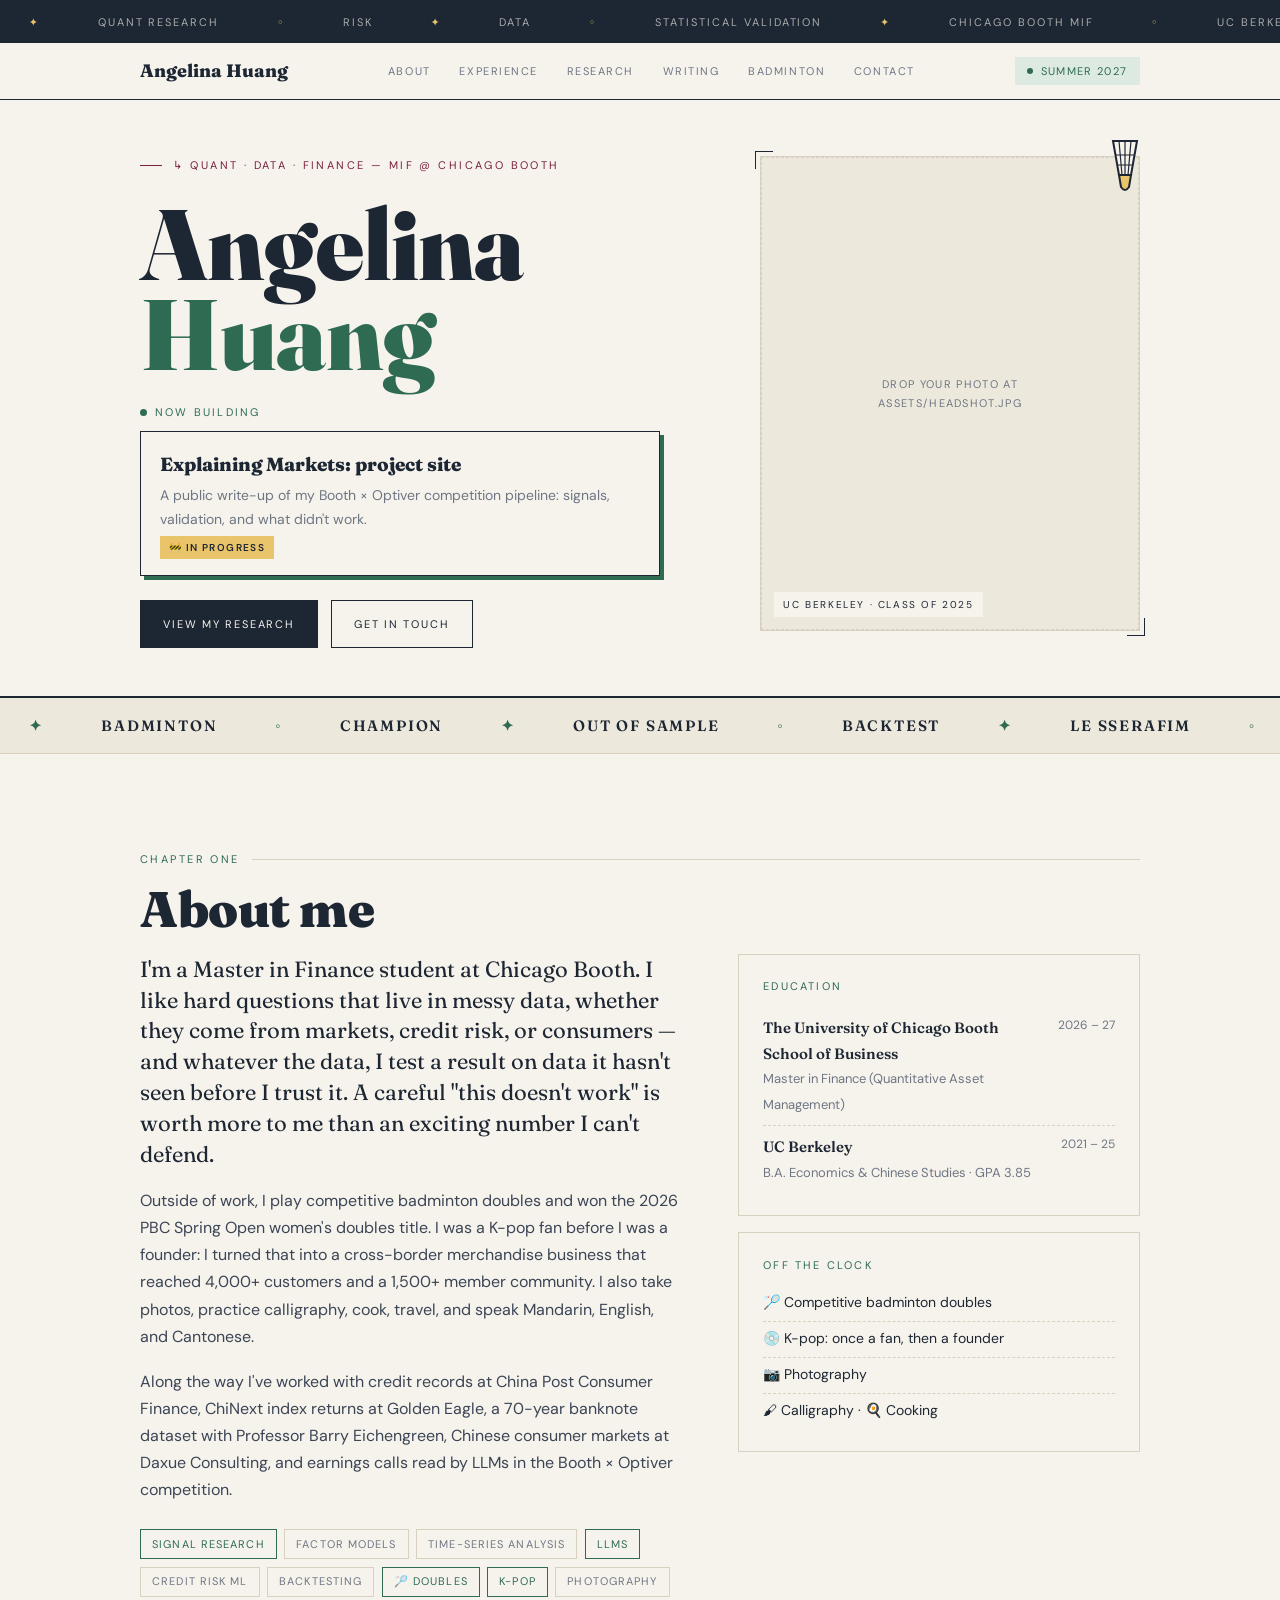
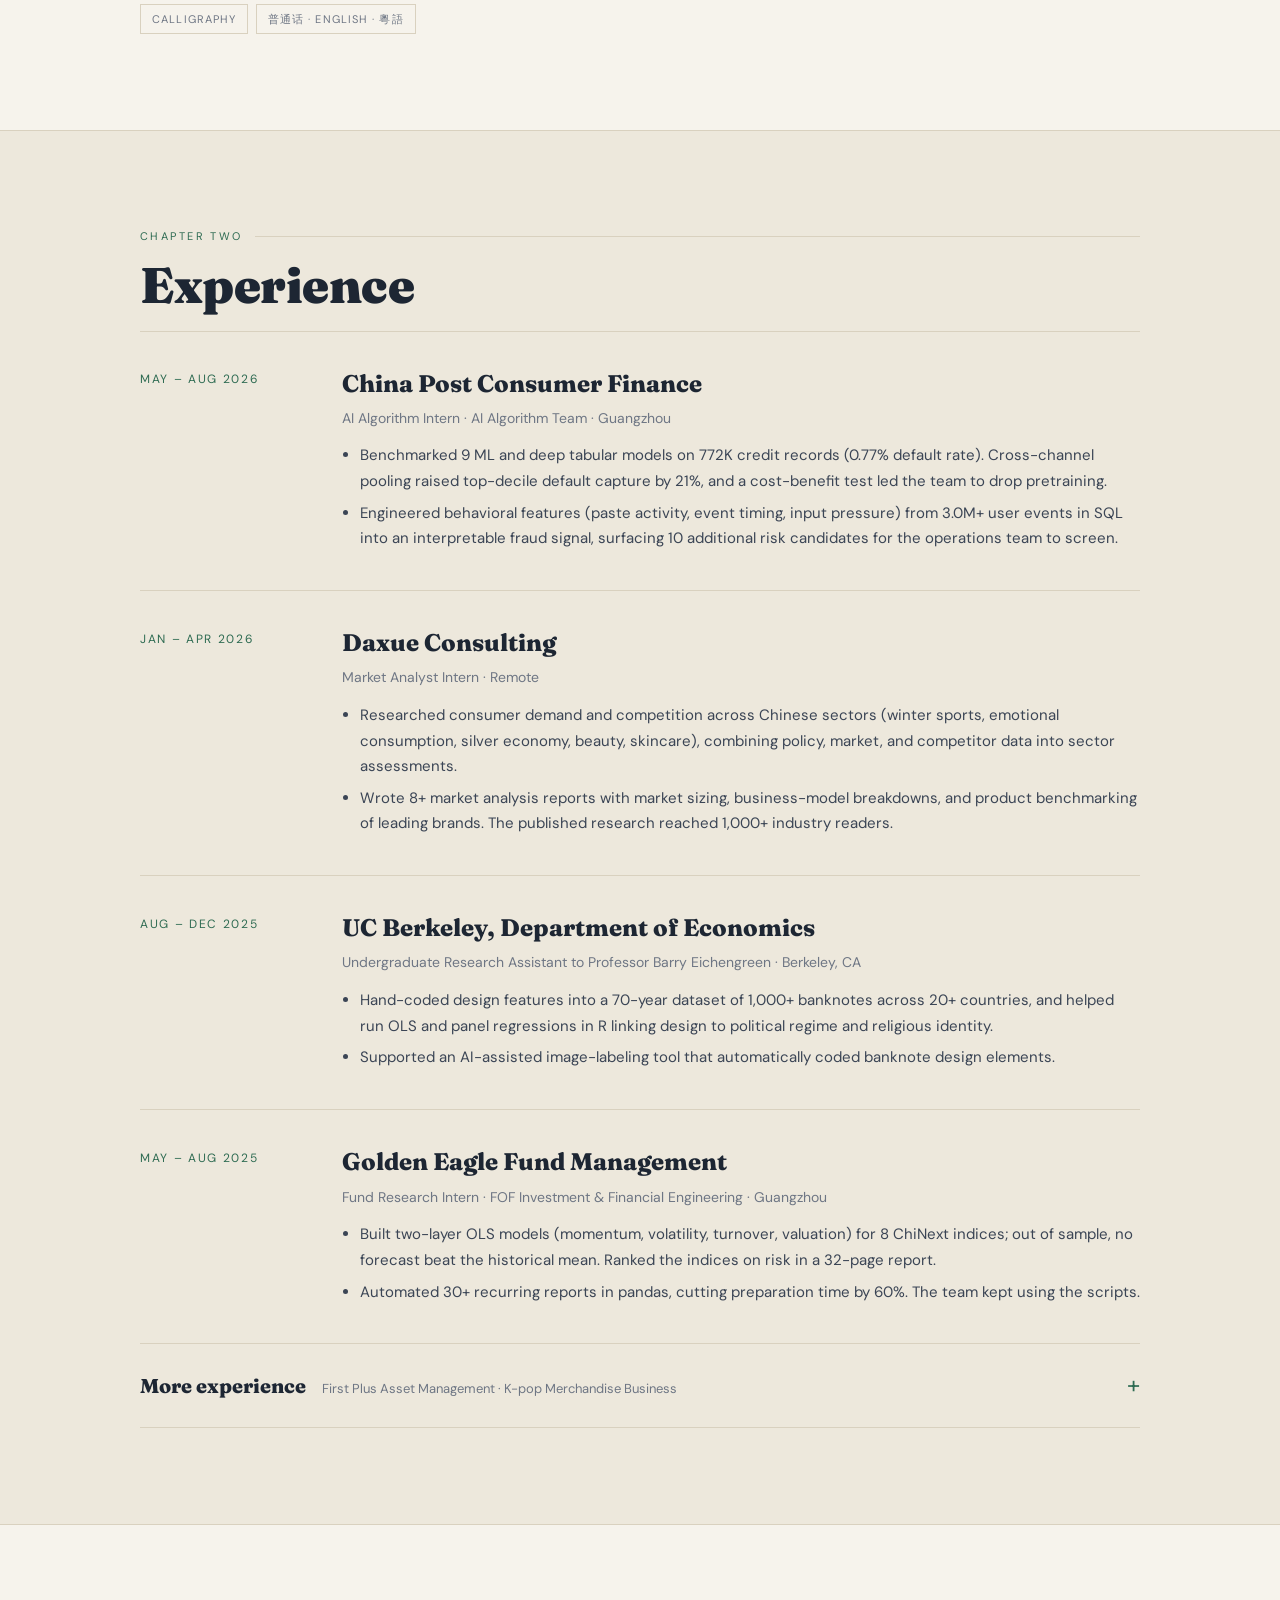
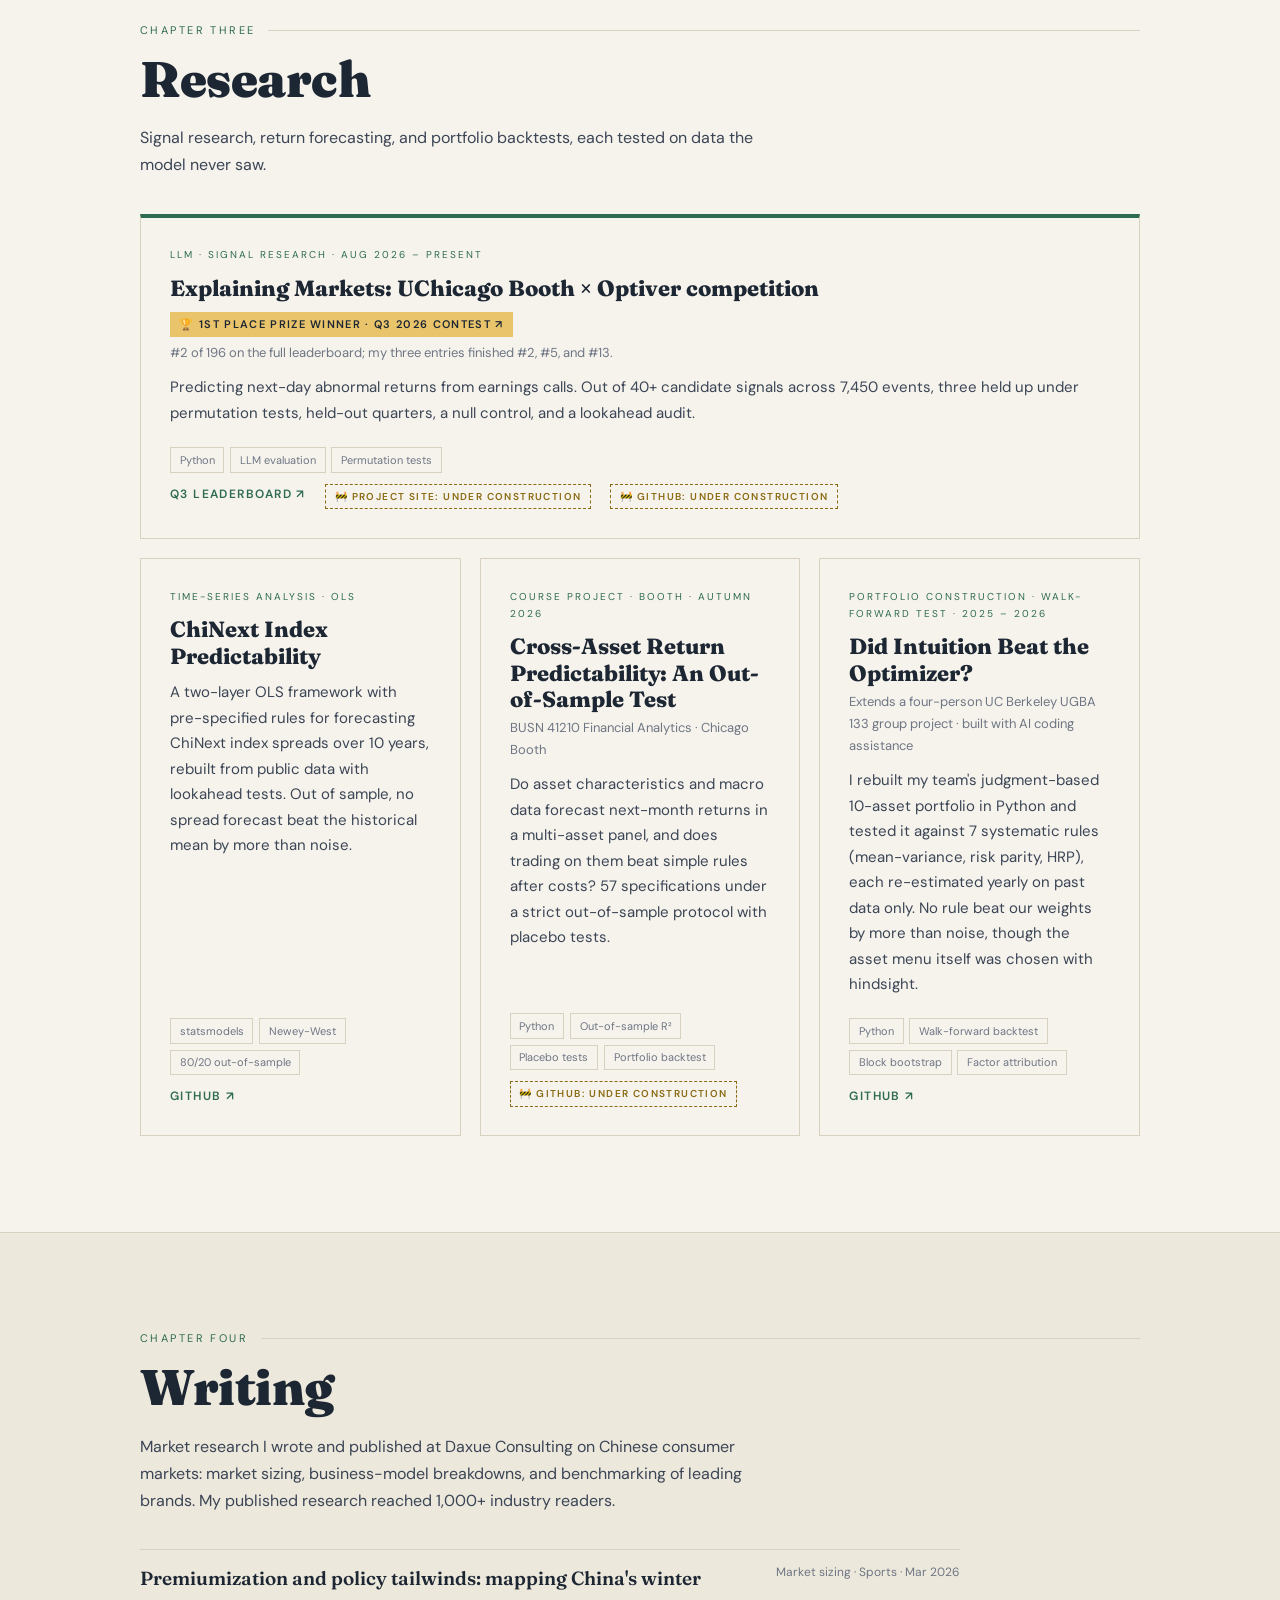
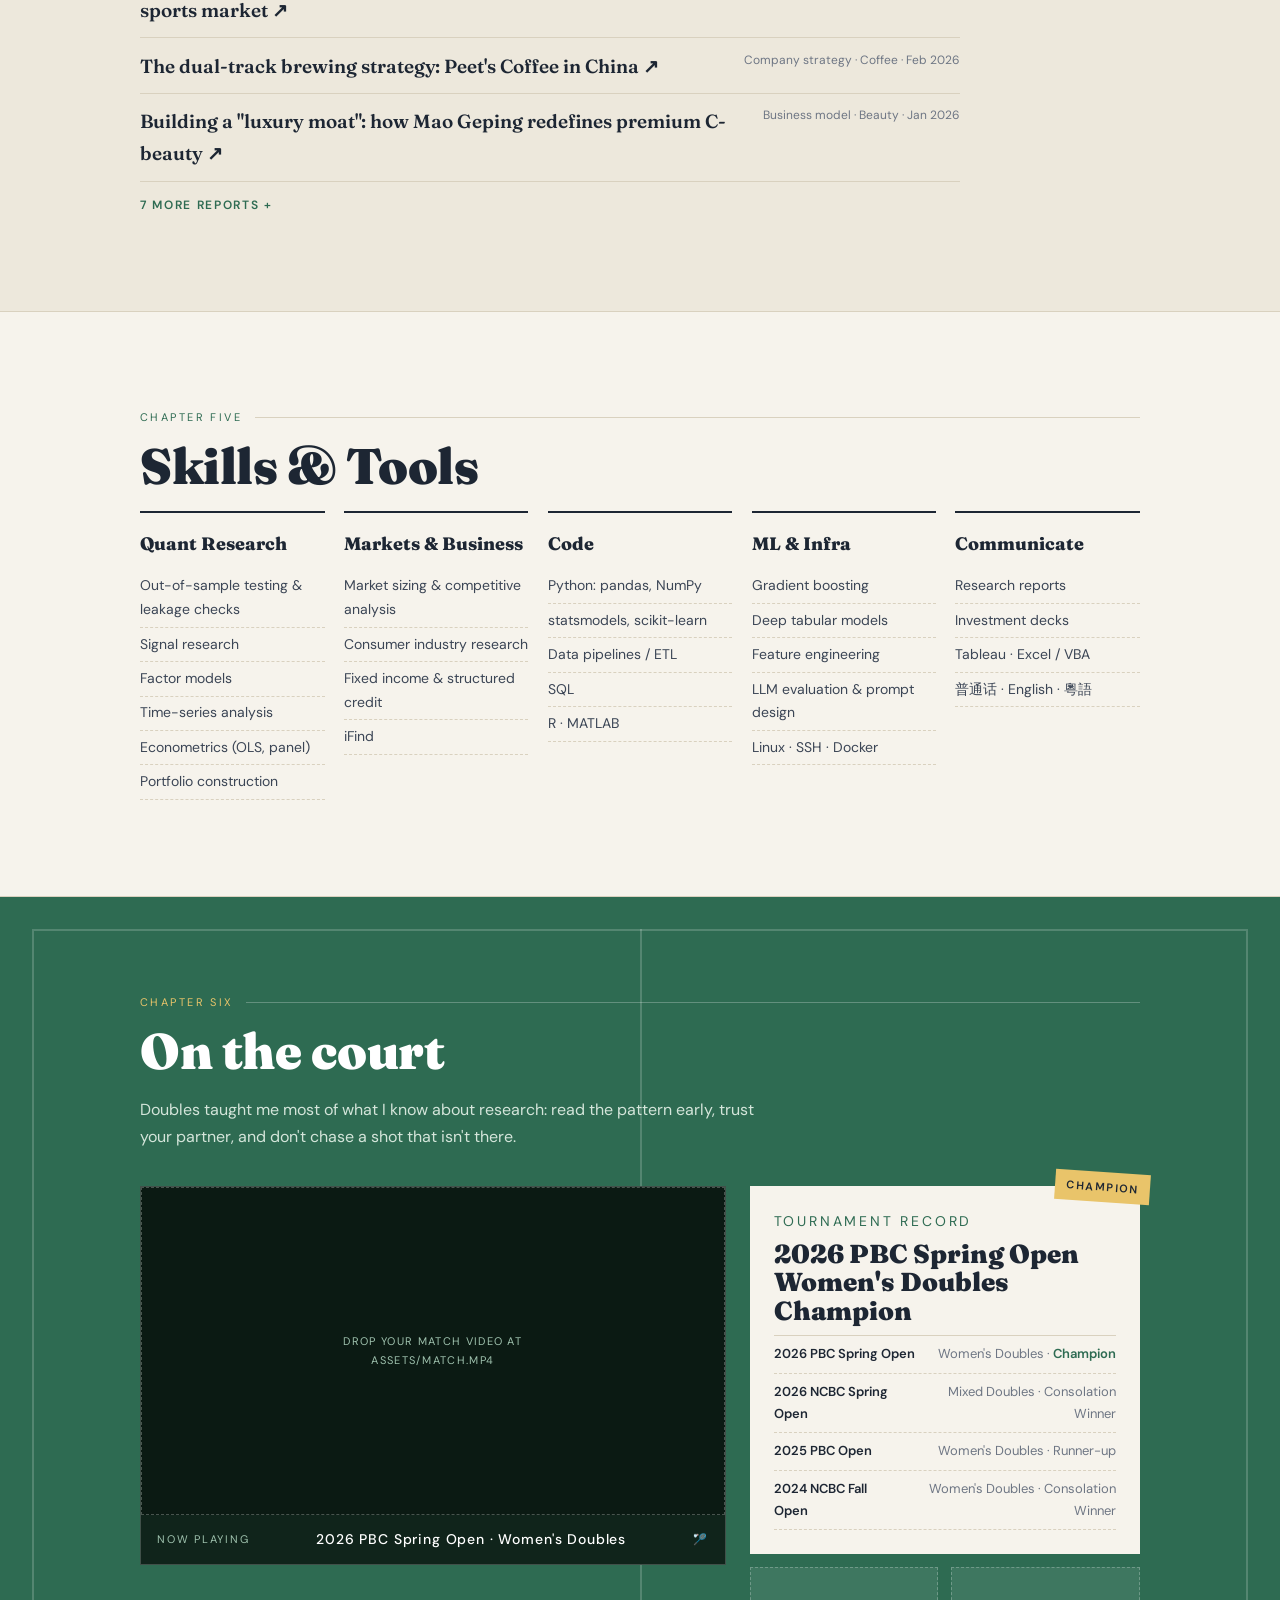
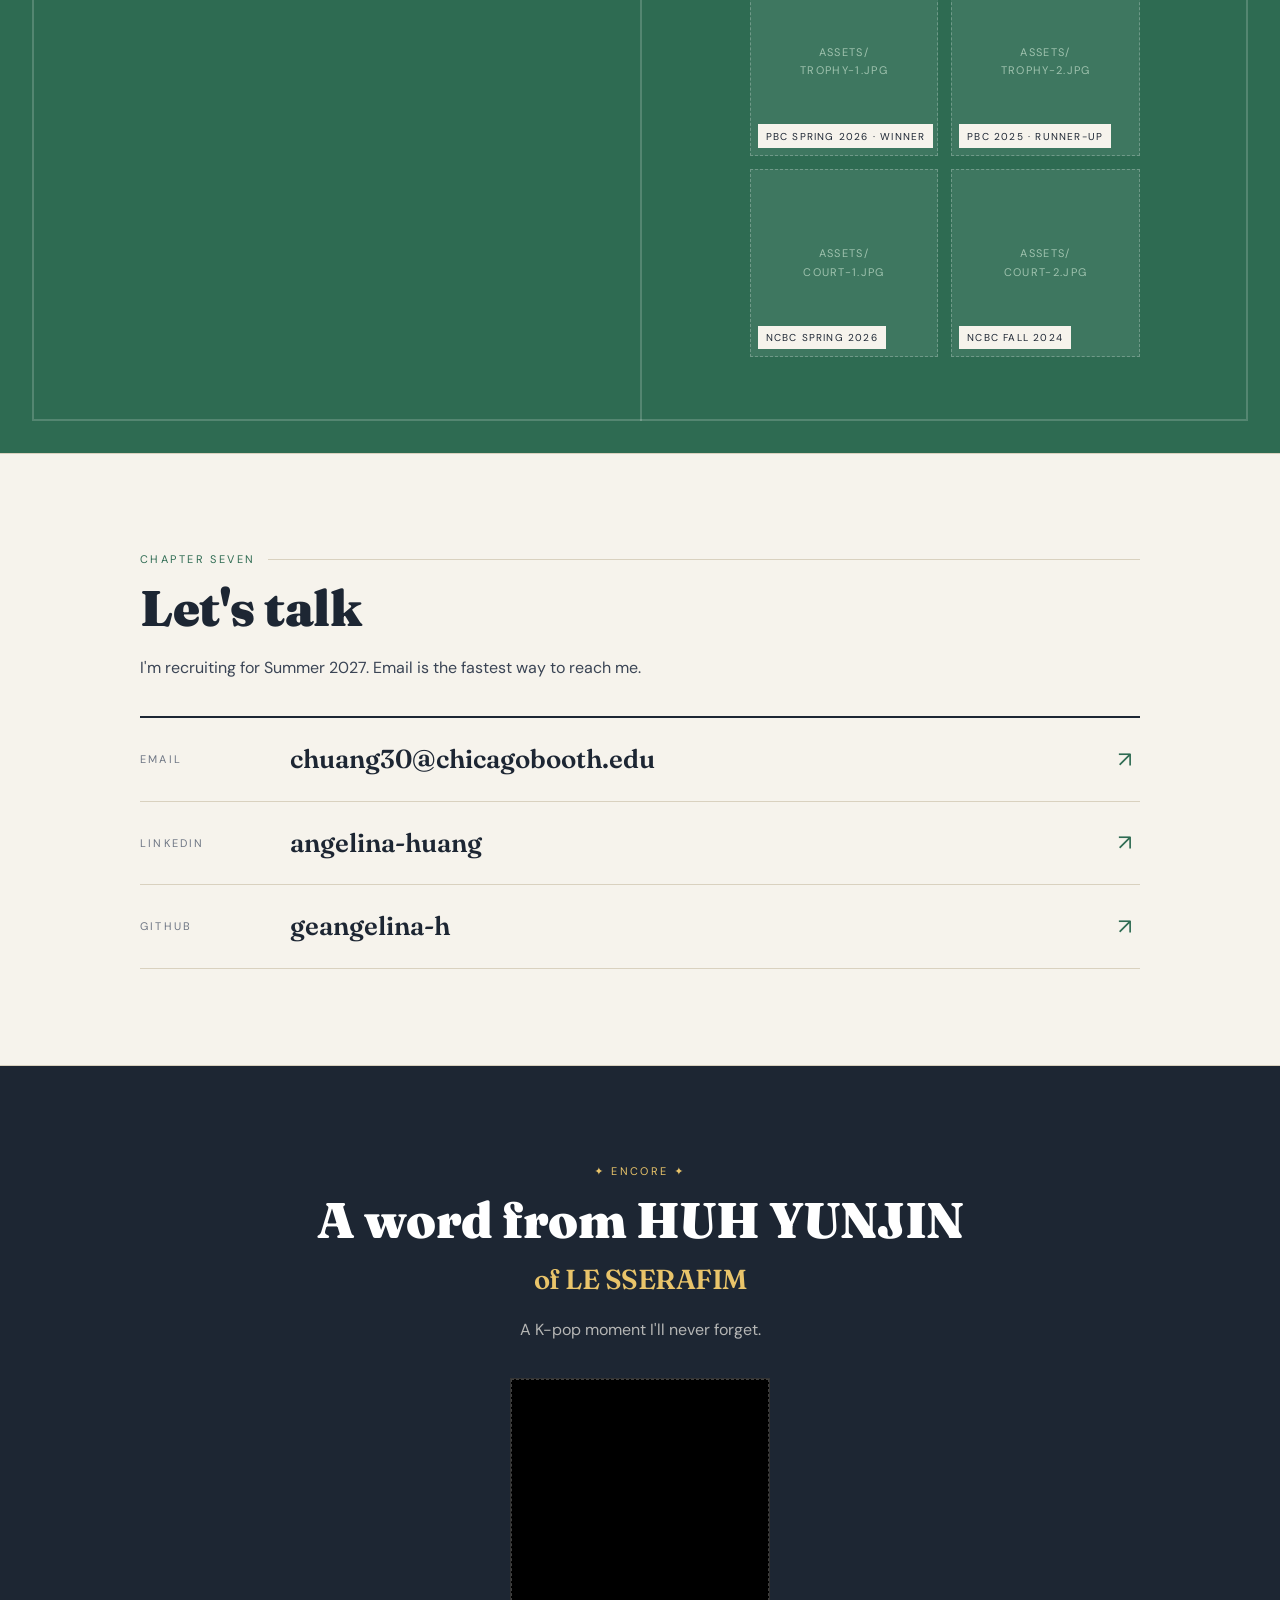
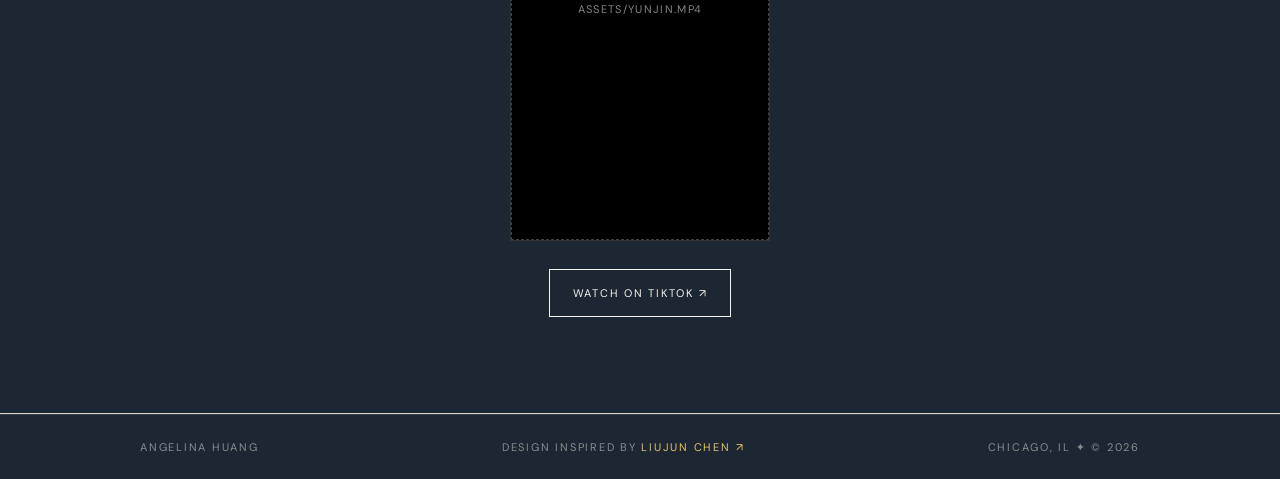
==== index.html @ 3ec26e38 "Link prize badge to official winners announcement Co-Authored-By: Claude Opus 5.5 <noreply@anthropic" ====
<!doctype html>
<html lang="en">
<head>
<meta charset="utf-8">
<meta name="viewport" content="width=device-width, initial-scale=1">
<title>Angelina Huang — Quant · Data · Finance</title>
<meta name="description" content="Angelina Huang — Master in Finance at Chicago Booth. Quant research, data, and finance, tested out of sample. Also: badminton doubles.">
<meta property="og:title" content="Angelina Huang — Quant · Data · Finance">
<meta property="og:description" content="Master in Finance at Chicago Booth. Quant research, data, and finance, tested out of sample.">
<meta property="og:image" content="https://geangelina-h.github.io/assets/headshot.jpg">
<meta property="og:type" content="website">
<meta name="twitter:card" content="summary_large_image">
<link rel="icon" href="data:image/svg+xml,%3Csvg xmlns='http://www.w3.org/2000/svg' viewBox='0 0 64 64'%3E%3Crect width='64' height='64' rx='12' fill='%232E6B52'/%3E%3Ctext x='32' y='44' font-family='Georgia,serif' font-size='34' font-weight='700' fill='%23F6F3EC' text-anchor='middle'%3EAH%3C/text%3E%3C/svg%3E">
<link rel="preconnect" href="https://fonts.googleapis.com">
<link rel="preconnect" href="https://fonts.gstatic.com" crossorigin>
<link href="https://fonts.googleapis.com/css2?family=Fraunces:opsz,wght@9..144,400;9..144,600;9..144,800;9..144,900&family=DM+Sans:opsz,wght@9..40,300;9..40,400;9..40,500;9..40,600&display=swap" rel="stylesheet">
<script>document.documentElement.classList.add('js')</script>
<style>
/* ─── TOKENS ─────────────────────────────── */
:root{
  --paper:#F6F3EC; --paper-mid:#EDE8DC; --paper-dark:#E2DBCB;
  --ink:#1D2633;              /* navy ink */
  --body:#3B4555;
  --muted:#6E7684;
  --court:#2E6B52;            /* court green */
  --court-soft:#DCEAE2;
  --cork:#E9C46A;             /* shuttle-cork gold */
  --cork-text:#8A6A12;
  --maroon:#7A1F3D;           /* UChicago nod */
  --border:#D9D1BF;
}
*,*::before,*::after{margin:0;padding:0;box-sizing:border-box}
html{scroll-behavior:smooth;scroll-padding-top:64px}
body{background:var(--paper);color:var(--body);font:15px/1.7 'DM Sans',system-ui,sans-serif;overflow-x:hidden;-webkit-font-smoothing:antialiased}
a{color:inherit}
img,video{display:block;max-width:100%}
.wrap{max-width:1080px;margin:0 auto;padding:0 2.5rem}
@media (prefers-reduced-motion:reduce){*,*::before,*::after{animation-duration:.001ms!important;animation-iteration-count:1!important;transition-duration:.001ms!important}}

@keyframes ticker{from{transform:translateX(0)}to{transform:translateX(-50%)}}
@keyframes blink{0%,100%{opacity:1}50%{opacity:0}}
@keyframes float{0%,100%{transform:translateY(0) rotate(-8deg)}50%{transform:translateY(-10px) rotate(4deg)}}

/* ─── TYPE ───────────────────────────────── */
.label{font-size:11px;letter-spacing:.2em;text-transform:uppercase;color:var(--muted)}
.h-serif{font-family:Fraunces,serif;color:var(--ink);font-weight:900;line-height:1.02;letter-spacing:-.01em}
.chapter-tag{display:flex;align-items:center;gap:.8rem;margin-bottom:.9rem;font-size:11px;letter-spacing:.22em;text-transform:uppercase;color:var(--court)}
.chapter-tag::after{content:'';flex:1;border-top:1px solid var(--border)}
.section-h{font-size:clamp(32px,4.5vw,50px);margin-bottom:1.2rem}
.lead{font-size:16px;max-width:620px;margin-bottom:2.2rem}

/* ─── TICKER ─────────────────────────────── */
.ticker{overflow:hidden;white-space:nowrap;background:var(--ink);padding:.55rem 0}
.ticker-track{display:inline-block;animation:ticker 36s linear infinite;font-size:11px;letter-spacing:.18em;text-transform:uppercase;color:rgba(246,243,236,.65)}
.ticker-track span{margin:0 1.8rem}
.ticker-track .sep{color:var(--cork)}

/* ─── NAV ────────────────────────────────── */
.nav{position:sticky;top:0;z-index:50;background:rgba(246,243,236,.95);backdrop-filter:blur(8px);border-bottom:1.5px solid var(--ink)}
.nav-inner{display:flex;align-items:center;justify-content:space-between;height:56px}
.nav-logo{font-family:Fraunces,serif;font-weight:800;font-size:18px;color:var(--ink);text-decoration:none}
.nav-links{display:flex}
.nav-links a{font-size:11px;letter-spacing:.14em;text-transform:uppercase;color:var(--muted);text-decoration:none;padding:0 .9rem;transition:color .15s}
.nav-links a:hover{color:var(--ink)}
.badge{display:flex;align-items:center;gap:.45rem;font-size:11px;letter-spacing:.12em;text-transform:uppercase;background:var(--court-soft);color:var(--court);padding:.3rem .8rem;text-decoration:none}
.badge .dot{width:6px;height:6px;border-radius:50%;background:var(--court);animation:blink 1.4s step-end infinite}

/* ─── HERO ───────────────────────────────── */
.hero{border-bottom:2px solid var(--ink);position:relative;overflow:hidden}
.hero-grid{display:grid;grid-template-columns:minmax(0,1fr) 380px;gap:3.5rem;align-items:start}
.hero-left{padding:3.5rem 0 3rem;display:flex;flex-direction:column;gap:1.5rem}
.eyebrow{display:flex;align-items:center;gap:.7rem;font-size:11px;letter-spacing:.22em;text-transform:uppercase;color:var(--maroon)}
.eyebrow::before{content:'';width:22px;height:1px;background:var(--maroon)}
.hero-name{font-size:clamp(56px,8vw,100px);line-height:.9}
.hero-name em{font-style:normal;color:var(--court)}
.hero-bio{font-size:17px;max-width:500px;color:var(--ink)}
.hero-sub{font-size:14px;max-width:470px;color:var(--muted)}
.index{list-style:none;border-top:1px solid var(--border);max-width:520px}
.index a{display:flex;justify-content:space-between;align-items:baseline;padding:.85rem 0;border-bottom:1px solid var(--border);text-decoration:none;font-family:Fraunces,serif;font-weight:600;font-size:21px;color:var(--ink);transition:padding .2s,color .2s}
.index a span{font-family:'DM Sans';font-size:12px;color:var(--muted);letter-spacing:.1em}
.index a:hover{padding-left:.6rem;color:var(--court)}
.btns{display:flex;gap:.8rem;flex-wrap:wrap}
.btn{font-size:11px;letter-spacing:.16em;text-transform:uppercase;padding:.85rem 1.4rem;border:1.5px solid var(--ink);text-decoration:none;color:var(--ink);transition:all .15s}
.btn.solid{background:var(--ink);color:var(--paper)}
.btn:hover{background:var(--court);border-color:var(--court);color:var(--paper)}

.photo{margin-top:3.5rem;position:relative;background:var(--paper-mid);border:1px solid var(--border);aspect-ratio:4/5}
.photo::before,.photo::after{content:'';position:absolute;width:18px;height:18px;border:1.5px solid var(--ink);z-index:2}
.photo::before{top:-6px;left:-6px;border-right:0;border-bottom:0}
.photo::after{bottom:-6px;right:-6px;border-left:0;border-top:0}
.photo img{width:100%;height:100%;object-fit:cover;object-position:center 20%}
.photo-caption{position:absolute;bottom:.8rem;left:.8rem;background:var(--paper);font-size:10px;letter-spacing:.16em;text-transform:uppercase;padding:.25rem .6rem;color:var(--ink);z-index:2}
.shuttle{position:absolute;top:-22px;right:-18px;width:64px;animation:float 5s ease-in-out infinite;z-index:3}

/* placeholder when an image/video file is missing */
.slot{position:relative}
.slot .ph{position:absolute;inset:0;display:none;align-items:center;justify-content:center;text-align:center;padding:1rem;font-size:11px;letter-spacing:.12em;text-transform:uppercase;color:var(--muted);border:1.5px dashed var(--border)}
.slot.missing .ph{display:flex!important}
.slot.missing img,.slot.missing video{visibility:hidden}

/* ─── STROKE MARQUEE ─────────────────────── */
.strokes{overflow:hidden;white-space:nowrap;background:var(--paper-mid);border-bottom:1px solid var(--border);padding:.9rem 0}
.strokes .ticker-track{animation-duration:44s;color:var(--ink);font-family:Fraunces,serif;font-weight:600;font-size:15px;letter-spacing:.12em}
.strokes .sep{color:var(--court)}

/* ─── SECTIONS ───────────────────────────── */
section.chapter{padding:6rem 0;border-bottom:1px solid var(--border)}
section.alt{background:var(--paper-mid)}

/* about */
.about-grid{display:grid;grid-template-columns:minmax(0,1.35fr) minmax(0,1fr);gap:3.5rem}
.about-text p{margin-bottom:1.1rem;font-size:16px}
.about-text p:first-child{font-family:Fraunces,serif;font-size:22px;line-height:1.4;color:var(--ink)}
.tags{display:flex;flex-wrap:wrap;gap:.45rem;margin-top:1.6rem}
.tag{font-size:11px;letter-spacing:.1em;text-transform:uppercase;padding:.3rem .7rem;border:1px solid var(--border);color:var(--muted);transition:all .15s;cursor:default}
.tag:hover{background:var(--ink);color:var(--paper);border-color:var(--ink)}
.tag.hl{border-color:var(--court);color:var(--court)}
.side-card{border:1px solid var(--border);background:var(--paper);padding:1.4rem 1.5rem;margin-bottom:1rem}
.side-card .label{margin-bottom:.7rem;color:var(--court)}
.side-card ul{list-style:none}
.side-card li{padding:.35rem 0;border-bottom:1px dashed var(--border);color:var(--ink);font-size:14px}
.side-card li:last-child{border:0}
.edu{display:flex;justify-content:space-between;gap:1rem;padding:.5rem 0;border-bottom:1px dashed var(--border)}
.edu:last-child{border:0}
.edu b{font-family:Fraunces,serif;color:var(--ink);font-weight:600;display:block}
.edu small{color:var(--muted);font-size:13px}
.edu .yr{font-size:12px;color:var(--muted);white-space:nowrap}

/* experience */
.job{display:grid;grid-template-columns:170px minmax(0,1fr);gap:2rem;padding:2rem 0;border-top:1px solid var(--border)}

.job .when{font-size:12px;letter-spacing:.14em;text-transform:uppercase;color:var(--court);padding-top:.35rem}
.job h3{font-family:Fraunces,serif;font-weight:800;font-size:24px;color:var(--ink)}
.job .role{color:var(--muted);font-size:14px;margin:.15rem 0 .8rem}
.job ul{padding-left:1.1rem}
.job li{margin-bottom:.4rem}

.more-exp{margin-top:0;border-bottom:1px solid var(--border)}
.more-exp summary{list-style:none;cursor:pointer;display:flex;align-items:baseline;gap:1rem;padding:1.3rem 0;border-top:1px solid var(--border)}
.more-exp summary::-webkit-details-marker{display:none}
.more-exp summary span:first-child{font-family:Fraunces,serif;font-weight:800;font-size:20px;color:var(--ink)}
.more-exp .count{font-size:13px;color:var(--muted);flex:1}
.more-exp .plus{font-size:24px;color:var(--court);transition:transform .2s}
.more-exp[open] .plus{transform:rotate(45deg)}
.more-exp summary:hover span:first-child{color:var(--court)}
.more-exp .job:last-child{border-bottom:0}
/* work cards */
.filters{display:flex;flex-wrap:wrap;gap:.45rem;margin-bottom:2rem}
.filters button{font:inherit;font-size:11px;letter-spacing:.14em;text-transform:uppercase;padding:.45rem .9rem;background:transparent;border:1px solid var(--border);color:var(--muted);cursor:pointer;transition:all .15s}
.filters button.on,.filters button:hover{background:var(--ink);color:var(--paper);border-color:var(--ink)}
.cards{display:grid;grid-template-columns:repeat(3,minmax(0,1fr));gap:1.2rem}
.card{background:var(--paper);border:1px solid var(--border);padding:1.8rem;display:flex;flex-direction:column;gap:.7rem;transition:transform .2s,box-shadow .2s}
.card:hover{transform:translateY(-4px);box-shadow:6px 6px 0 var(--ink)}
.card.hide{display:none}
.card .kind{font-size:10px;letter-spacing:.2em;text-transform:uppercase;color:var(--court)}
.card h3{font-family:Fraunces,serif;font-weight:800;font-size:22px;line-height:1.2;color:var(--ink)}
.card ul{padding-left:1.1rem;font-size:14px}
.card li{margin-bottom:.3rem}
.card .sub-note{font-size:13px;color:var(--muted);margin-top:-.4rem}
.card .chips{display:flex;flex-wrap:wrap;gap:.35rem;margin-top:auto;padding-top:.6rem}
.chip{font-size:11px;padding:.15rem .55rem;border:1px solid var(--border);color:var(--muted)}
.card .win{text-decoration:none;display:inline-block;align-self:flex-start;background:var(--cork);color:var(--ink);font-size:11px;letter-spacing:.12em;text-transform:uppercase;padding:.2rem .6rem;font-weight:600}
.card a.more{font-size:12px;letter-spacing:.12em;text-transform:uppercase;color:var(--court);text-decoration:none;font-weight:600}
.card a.more:hover{text-decoration:underline}
.card.wide{grid-column:1/-1;border-top:4px solid var(--court)}

.card .links{display:flex;gap:1.2rem;flex-wrap:wrap}
.card a[data-todo]{opacity:.55}
.case-list{list-style:none;padding:0!important;border-top:1px solid var(--border)}
.case-list li{display:flex;justify-content:space-between;gap:1rem;padding:.7rem 0;border-bottom:1px solid var(--border);margin:0!important}
.case-list a{font-family:Fraunces,serif;font-weight:600;font-size:17px;color:var(--ink);text-decoration:none}
.case-list a:hover{color:var(--court)}
.case-list span{font-size:12px;color:var(--muted);white-space:nowrap}
.more-cases summary{list-style:none;cursor:pointer;padding:.8rem 0 0;font-size:12px;letter-spacing:.14em;text-transform:uppercase;color:var(--court);font-weight:600}
.more-cases summary::-webkit-details-marker{display:none}
.more-cases .plus{display:inline-block;transition:transform .2s}
.more-cases[open] .plus{transform:rotate(45deg)}
.more-cases .case-list{margin-top:.6rem}
@media (max-width:860px){.case-list li{flex-direction:column;gap:.2rem}}
/* now strip */
.now{max-width:520px}
.now-label{display:flex;align-items:center;gap:.5rem;font-size:11px;letter-spacing:.2em;text-transform:uppercase;color:var(--court);margin-bottom:.6rem}
.now-label .dot{width:7px;height:7px;border-radius:50%;background:var(--court);animation:blink 1.4s step-end infinite}
.now-card{display:grid;gap:.25rem;padding:1rem 1.2rem;background:var(--paper);border:1.5px solid var(--ink);text-decoration:none;box-shadow:4px 4px 0 var(--court);transition:transform .15s,box-shadow .15s}
.now-card:hover{transform:translate(-2px,-2px);box-shadow:6px 6px 0 var(--court)}
.now-title{font-family:Fraunces,serif;font-weight:800;font-size:19px;color:var(--ink)}
.now-desc{font-size:14px;color:var(--muted)}
.wip,.soon{justify-self:start;font-size:10px;letter-spacing:.14em;text-transform:uppercase;background:var(--cork);color:var(--ink);padding:.2rem .55rem;font-weight:600}
.soon{display:inline-block;background:transparent;border:1px dashed var(--cork-text);color:var(--cork-text)}
.writing{max-width:820px}
.writing .case-list a{font-size:19px}
/* skills */
.skills{display:grid;grid-template-columns:repeat(5,minmax(0,1fr));gap:1.2rem}
.skill{border-top:2px solid var(--ink);padding-top:1rem}
.skill h4{font-family:Fraunces,serif;font-weight:800;font-size:18px;color:var(--ink);margin-bottom:.6rem}
.skill ul{list-style:none;font-size:14px}
.skill li{padding:.3rem 0;border-bottom:1px dashed var(--border)}
.traits{display:flex;flex-wrap:wrap;gap:.6rem 1.6rem;margin-top:3rem;font-family:Fraunces,serif;font-weight:600;font-size:clamp(16px,2vw,22px);color:var(--ink)}
.traits span:nth-child(odd){color:var(--court)}

/* badminton */
.court{background:var(--court);color:#E9F2EC;position:relative;overflow:hidden}
.court::before{content:'';position:absolute;inset:2rem;border:2px solid rgba(255,255,255,.18);pointer-events:none}
.court::after{content:'';position:absolute;left:50%;top:2rem;bottom:2rem;border-left:2px solid rgba(255,255,255,.18);pointer-events:none}
.court .wrap{position:relative;z-index:1}
.court .chapter-tag{color:var(--cork)}
.court .chapter-tag::after{border-color:rgba(255,255,255,.25)}
.court .section-h{color:#fff}
.court .lead{color:#D4E5DA}
.court-grid{display:grid;grid-template-columns:minmax(0,1.5fr) minmax(0,1fr);gap:1.5rem;align-items:start}
.player{background:#10241B;border:1px solid rgba(255,255,255,.2)}
.player .screen{aspect-ratio:16/9;background:#0B1A13}
.player .screen video{width:100%;height:100%;object-fit:cover}
.player .ph{color:#9FC2AE;border-color:rgba(255,255,255,.25)}
.player .meta{display:flex;justify-content:space-between;align-items:center;padding:.8rem 1rem;font-size:11px;letter-spacing:.16em;text-transform:uppercase;color:#9FC2AE}
.player .meta b{color:#fff;font-weight:500;letter-spacing:.06em;text-transform:none;font-size:14px}
.trophy-card{background:var(--paper);color:var(--body);padding:1.5rem;position:relative}
.trophy-card .label{color:var(--court);margin-bottom:.4rem}
.trophy-card h3{font-family:Fraunces,serif;font-weight:900;font-size:26px;line-height:1.1;color:var(--ink);margin-bottom:.4rem}
.trophy-card p{font-size:14px}
.trophy-card .medal{position:absolute;top:-14px;right:-10px;background:var(--cork);color:var(--ink);font-weight:600;font-size:11px;letter-spacing:.14em;text-transform:uppercase;padding:.35rem .7rem;transform:rotate(4deg)}
.gallery{display:grid;grid-template-columns:repeat(2,minmax(0,1fr));gap:.8rem;margin-top:.8rem}
.gallery figure{aspect-ratio:1;background:rgba(255,255,255,.08);overflow:hidden}
.gallery img{width:100%;height:100%;object-fit:cover;transition:transform .3s}
.gallery figure:hover img{transform:scale(1.05)}
.gallery .ph{color:#9FC2AE;border-color:rgba(255,255,255,.25)}
.record{list-style:none;margin-top:.6rem;border-top:1px solid var(--border)}
.record li{display:flex;justify-content:space-between;gap:.8rem;padding:.45rem 0;border-bottom:1px dashed var(--border);font-size:13px}
.record b{color:var(--ink);font-weight:600}
.record span{color:var(--muted);text-align:right}
.record em{font-style:normal;color:var(--court);font-weight:600}
.gallery figure{position:relative}
.gallery figcaption{position:absolute;left:.5rem;bottom:.5rem;background:var(--paper);color:var(--ink);font-size:10px;letter-spacing:.12em;text-transform:uppercase;padding:.2rem .5rem}
.court .tags .tag{border-color:rgba(255,255,255,.3);color:#D4E5DA}

/* contact */
.contact-list{border-top:2px solid var(--ink);margin-top:2rem}
.contact-list a{display:grid;grid-template-columns:150px minmax(0,1fr) auto;align-items:center;padding:1.2rem 0;border-bottom:1px solid var(--border);text-decoration:none;transition:padding .2s,background .2s}
.contact-list a:hover{padding-left:.8rem;background:var(--paper-mid)}
.contact-list .k{font-size:11px;letter-spacing:.2em;text-transform:uppercase;color:var(--muted)}
.contact-list .v{font-family:Fraunces,serif;font-weight:600;font-size:clamp(18px,2.6vw,26px);color:var(--ink);overflow-wrap:anywhere}
.contact-list .arr{font-size:22px;color:var(--court);padding-right:.5rem}

/* encore / tiktok */
.encore{background:var(--ink);color:var(--paper);text-align:center}
.encore .chapter-tag{color:var(--cork);justify-content:center}
.encore .chapter-tag::after{display:none}
.encore .section-h{color:#fff}
.encore .lead{color:rgba(246,243,236,.7);margin:0 auto 2.2rem}
.tiktok{width:min(260px,100%);margin:0 auto;aspect-ratio:9/16;background:#000;border:1px solid rgba(255,255,255,.2);position:relative}
.tiktok video{width:100%;height:100%;object-fit:cover}
.encore .of{font-size:.55em;color:var(--cork);font-weight:600}
.tiktok .ph{display:none;position:absolute;inset:0;align-items:center;justify-content:center;padding:1.5rem;font-size:11px;letter-spacing:.12em;text-transform:uppercase;color:rgba(246,243,236,.55);border:1.5px dashed rgba(255,255,255,.25)}
.encore .btn{border-color:var(--paper);color:var(--paper);margin-top:1.8rem;display:inline-block}
.encore .btn:hover{background:var(--cork);border-color:var(--cork);color:var(--ink)}

footer{background:var(--ink);color:rgba(246,243,236,.5);border-top:1px solid rgba(255,255,255,.12);padding:1.4rem 0;font-size:11px;letter-spacing:.16em;text-transform:uppercase}
footer .wrap{display:flex;justify-content:space-between;gap:1rem;flex-wrap:wrap}
footer a{color:var(--cork);text-decoration:none}
footer a:hover{text-decoration:underline}

/* reveal */
.js .reveal{opacity:0;transform:translateY(14px);transition:opacity .7s ease,transform .7s ease}
.js .reveal.in{opacity:1;transform:none}

/* ─── MOBILE ─────────────────────────────── */
@media (max-width:860px){
  .wrap{padding:0 1rem}
  .nav-links a:not(.keep){display:none}
  .nav-links a{padding:0 .5rem}
  .badge{display:none}
  .hero-grid,.about-grid,.court-grid{grid-template-columns:minmax(0,1fr)}
  .photo{margin-top:0;max-width:340px;order:-1}
  .hero-left{padding-top:2rem}
  .hero-grid{gap:0;padding-top:2.5rem}
  .cards{grid-template-columns:minmax(0,1fr)}
  .skills{grid-template-columns:repeat(2,minmax(0,1fr))}
  .job{grid-template-columns:minmax(0,1fr);gap:.3rem}
  .contact-list a{grid-template-columns:minmax(0,1fr) auto}
  .contact-list .k{grid-column:1/-1}
  section.chapter{padding:4rem 0}
  .court::before,.court::after{inset:1rem}
  .court::after{left:50%;top:1rem;bottom:1rem}
}
</style>
</head>
<body>

<!-- ticker -->
<div class="ticker" aria-hidden="true">
  <div class="ticker-track">
    <span class="sep">✦</span><span>Quant Research</span><span class="sep">◦</span><span>Risk</span><span class="sep">✦</span><span>Data</span><span class="sep">◦</span><span>Statistical Validation</span><span class="sep">✦</span><span>Chicago Booth MiF</span><span class="sep">◦</span><span>UC Berkeley</span><span class="sep">✦</span><span>Badminton Doubles Champion</span><span class="sep">◦</span><span>Cooking</span>
    <span class="sep">✦</span><span>Quant Research</span><span class="sep">◦</span><span>Risk</span><span class="sep">✦</span><span>Data</span><span class="sep">◦</span><span>Statistical Validation</span><span class="sep">✦</span><span>Chicago Booth MiF</span><span class="sep">◦</span><span>UC Berkeley</span><span class="sep">✦</span><span>Badminton Doubles Champion</span><span class="sep">◦</span><span>Cooking</span>
  </div>
</div>

<!-- nav -->
<header class="nav">
  <div class="wrap nav-inner">
    <a href="#top" class="nav-logo">Angelina Huang</a>
    <nav class="nav-links">
      <a href="#about">About</a><a href="#experience">Experience</a><a href="#research" class="keep">Research</a><a href="#writing">Writing</a><a href="#court">Badminton</a><a href="#contact" class="keep">Contact</a>
    </nav>
    <a href="#contact" class="badge"><span class="dot"></span>Summer 2027</a>
  </div>
</header>

<main id="top">

<!-- hero -->
<section class="hero">
  <div class="wrap hero-grid">
    <div class="hero-left">
      <p class="eyebrow">↳ Quant · Data · Finance — MiF @ Chicago Booth</p>
      <h1 class="hero-name h-serif">Angelina<br><em>Huang</em></h1>
      <div class="now">
        <p class="now-label"><span class="dot"></span>Now building</p>
        <a class="now-card" href="#research">
          <span class="now-title">Explaining Markets: project site</span>
          <span class="now-desc">A public write-up of my Booth × Optiver competition pipeline: signals, validation, and what didn't work.</span>
          <span class="wip">🚧 In progress</span>
        </a>
      </div>
      <div class="btns">
        <a class="btn solid" href="#research">View my research</a>
        <a class="btn" href="#contact">Get in touch</a>
      </div>
    </div>
    <div class="photo slot">
      <svg class="shuttle" viewBox="0 0 64 64" aria-hidden="true"><path d="M20 6 L44 6 L38 40 L26 40 Z" fill="#F6F3EC" stroke="#1D2633" stroke-width="2"/><path d="M26 6 L29 40 M32 6 L32 40 M38 6 L35 40 M22 20 H42 M24 30 H40" stroke="#1D2633" stroke-width="1.2" fill="none"/><path d="M26 40 H38 L36 52 Q32 58 28 52 Z" fill="#E9C46A" stroke="#1D2633" stroke-width="2"/></svg>
      <img src="assets/headshot.jpg" alt="Angelina Huang">
      <span class="ph">Drop your photo at<br>assets/headshot.jpg</span>
      <span class="photo-caption">UC Berkeley · Class of 2025</span>
    </div>
  </div>
</section>

<!-- strokes marquee -->
<div class="strokes" aria-hidden="true">
  <div class="ticker-track">
    <span class="sep">✦</span><span>Badminton</span><span class="sep">◦</span><span>Champion</span><span class="sep">✦</span><span>Out of sample</span><span class="sep">◦</span><span>Backtest</span><span class="sep">✦</span><span>LE SSERAFIM</span><span class="sep">◦</span><span>K-pop</span><span class="sep">✦</span><span>Statistical validation</span><span class="sep">◦</span><span>Data</span><span class="sep">✦</span>
    <span class="sep">✦</span><span>Badminton</span><span class="sep">◦</span><span>Champion</span><span class="sep">✦</span><span>Out of sample</span><span class="sep">◦</span><span>Backtest</span><span class="sep">✦</span><span>LE SSERAFIM</span><span class="sep">◦</span><span>K-pop</span><span class="sep">✦</span><span>Statistical validation</span><span class="sep">◦</span><span>Data</span><span class="sep">✦</span>
  </div>
</div>

<!-- 01 about -->
<section class="chapter" id="about">
  <div class="wrap">
    <p class="chapter-tag">Chapter one</p>
    <h2 class="section-h h-serif reveal">About me</h2>
    <div class="about-grid">
      <div class="about-text reveal">
        <p>I'm a Master in Finance student at Chicago Booth. I like hard questions that live in messy data, whether they come from markets, credit risk, or consumers — and whatever the data, I test a result on data it hasn't seen before I trust it. A careful "this doesn't work" is worth more to me than an exciting number I can't defend.</p>
        <p>Outside of work, I play competitive badminton doubles and won the 2026 PBC Spring Open women's doubles title. I was a K-pop fan before I was a founder: I turned that into a cross-border merchandise business that reached 4,000+ customers and a 1,500+ member community. I also take photos, practice calligraphy, cook, travel, and speak Mandarin, English, and Cantonese.</p>
        <p>Along the way I've worked with credit records at China Post Consumer Finance, ChiNext index returns at Golden Eagle, a 70-year banknote dataset with Professor Barry Eichengreen, Chinese consumer markets at Daxue Consulting, and earnings calls read by LLMs in the Booth × Optiver competition.</p>
        <div class="tags">
          <span class="tag hl">Signal research</span><span class="tag">Factor models</span><span class="tag">Time-series analysis</span><span class="tag hl">LLMs</span><span class="tag">Credit risk ML</span><span class="tag">Backtesting</span><span class="tag hl">🏸 Doubles</span><span class="tag hl">K-pop</span><span class="tag">Photography</span><span class="tag">Calligraphy</span><span class="tag">普通话 · English · 粵語</span>
        </div>
      </div>
      <div class="reveal">
        <div class="side-card">
          <p class="label">Education</p>
          <div class="edu"><div><b>The University of Chicago Booth School of Business</b><small>Master in Finance (Quantitative Asset Management)</small></div><span class="yr">2026 – 27</span></div>
          <div class="edu"><div><b>UC Berkeley</b><small>B.A. Economics &amp; Chinese Studies · GPA 3.85</small></div><span class="yr">2021 – 25</span></div>
        </div>
        <div class="side-card">
          <p class="label">Off the clock</p>
          <ul>
            <li>🏸 Competitive badminton doubles</li>
            <li>💿 K-pop: once a fan, then a founder</li>
            <li>📷 Photography</li>
            <li>🖌 Calligraphy · 🍳 Cooking</li>
          </ul>
        </div>
      </div>
    </div>
  </div>
</section>

<!-- 02 experience -->
<section class="chapter alt" id="experience">
  <div class="wrap">
    <p class="chapter-tag">Chapter two</p>
    <h2 class="section-h h-serif reveal">Experience</h2>

    <article class="job reveal">
      <div class="when">May – Aug 2026</div>
      <div>
        <h3>China Post Consumer Finance</h3>
        <p class="role">AI Algorithm Intern · AI Algorithm Team · Guangzhou</p>
        <ul>
          <li>Benchmarked 9 ML and deep tabular models on 772K credit records (0.77% default rate). Cross-channel pooling raised top-decile default capture by 21%, and a cost-benefit test led the team to drop pretraining.</li>
          <li>Engineered behavioral features (paste activity, event timing, input pressure) from 3.0M+ user events in SQL into an interpretable fraud signal, surfacing 10 additional risk candidates for the operations team to screen.</li>
        </ul>
      </div>
    </article>

    <article class="job reveal">
      <div class="when">Jan – Apr 2026</div>
      <div>
        <h3>Daxue Consulting</h3>
        <p class="role">Market Analyst Intern · Remote</p>
        <ul>
          <li>Researched consumer demand and competition across Chinese sectors (winter sports, emotional consumption, silver economy, beauty, skincare), combining policy, market, and competitor data into sector assessments.</li>
          <li>Wrote 8+ market analysis reports with market sizing, business-model breakdowns, and product benchmarking of leading brands. The published research reached 1,000+ industry readers.</li>
        </ul>
      </div>
    </article>

    <article class="job reveal">
      <div class="when">Aug – Dec 2025</div>
      <div>
        <h3>UC Berkeley, Department of Economics</h3>
        <p class="role">Undergraduate Research Assistant to Professor Barry Eichengreen · Berkeley, CA</p>
        <ul>
          <li>Hand-coded design features into a 70-year dataset of 1,000+ banknotes across 20+ countries, and helped run OLS and panel regressions in R linking design to political regime and religious identity.</li>
          <li>Supported an AI-assisted image-labeling tool that automatically coded banknote design elements.</li>
        </ul>
      </div>
    </article>

    <article class="job reveal">
      <div class="when">May – Aug 2025</div>
      <div>
        <h3>Golden Eagle Fund Management</h3>
        <p class="role">Fund Research Intern · FOF Investment &amp; Financial Engineering · Guangzhou</p>
        <ul>
          <li>Built two-layer OLS models (momentum, volatility, turnover, valuation) for 8 ChiNext indices; out of sample, no forecast beat the historical mean. Ranked the indices on risk in a 32-page report.</li>
          <li>Automated 30+ recurring reports in pandas, cutting preparation time by 60%. The team kept using the scripts.</li>
        </ul>
      </div>
    </article>

    <details class="more-exp reveal">
      <summary><span>More experience</span><span class="count">First Plus Asset Management · K-pop Merchandise Business</span><span class="plus">+</span></summary>

      <article class="job">
        <div class="when">Apr – May 2025</div>
        <div>
          <h3>First Plus Asset Management</h3>
          <p class="role">Fund Market Analyst Intern · Strategic Alliance · Singapore (remote)</p>
          <ul>
            <li>Produced monthly return, volatility, and attribution reporting on fixed-income products, along with research on global rates, credit, and APAC structured credit (ABS/RMBS), for a bilingual client market report.</li>
          </ul>
        </div>
      </article>

      <article class="job">
        <div class="when">Jan 2024 – Mar 2025</div>
        <div>
          <h3>K-pop Merchandise Business</h3>
          <p class="role">Founder · Berkeley, CA</p>
          <ul>
            <li>Launched a cross-border merchandise business from scratch. Customer demand research and pricing strategy took it to $5,000 in monthly net profit across 4,000+ customers and a 1,500+ member community.</li>
            <li>Led a team of 3 fulfilling 2,000+ orders a month, shipped in 500+ packages, and built an Excel system tracking orders, inventory, and customer behavior to forecast demand and optimize restocking.</li>
          </ul>
        </div>
      </article>
    </details>
  </div>
</section>

<!-- 03 work -->
<section class="chapter" id="research">
  <div class="wrap">
    <p class="chapter-tag">Chapter three</p>
    <h2 class="section-h h-serif reveal">Research</h2>
    <p class="lead reveal">Signal research, return forecasting, and portfolio backtests, each tested on data the model never saw.</p>

    <div class="cards">
      <article class="card wide reveal" data-k="research">
        <span class="kind">LLM · Signal research · Aug 2026 – Present</span>
        <h3>Explaining Markets: UChicago Booth × Optiver competition</h3>
        <a class="win" href="https://x.com/explainingmrkts/status/2108531366195540409" target="_blank" rel="noopener">🏆 1st place prize winner · Q3 2026 contest ↗</a>
        <p class="sub-note">#2 of 196 on the full leaderboard; my three entries finished #2, #5, and #13.</p>
        <p>Predicting next-day abnormal returns from earnings calls. Out of 40+ candidate signals across 7,450 events, three held up under permutation tests, held-out quarters, a null control, and a lookahead audit.</p>
        <div class="chips"><span class="chip">Python</span><span class="chip">LLM evaluation</span><span class="chip">Permutation tests</span></div>
        <div class="links">
          <a class="more" href="https://portal.explainingmarkets.ai/leaderboard?period=2026Q3-CONTEST" target="_blank" rel="noopener">Q3 leaderboard ↗</a>
          <span class="soon">🚧 Project site: under construction</span>
          <span class="soon">🚧 GitHub: under construction</span>
        </div>
      </article>

      <article class="card reveal" data-k="research">
        <span class="kind">Time-series analysis · OLS</span>
        <h3>ChiNext Index Predictability</h3>
        <p>A two-layer OLS framework with pre-specified rules for forecasting ChiNext index spreads over 10 years, rebuilt from public data with lookahead tests. Out of sample, no spread forecast beat the historical mean by more than noise.</p>
        <div class="chips"><span class="chip">statsmodels</span><span class="chip">Newey-West</span><span class="chip">80/20 out-of-sample</span></div>
        <div class="links"><a class="more" href="https://github.com/geangelina-h/chinext-predictability" target="_blank" rel="noopener">GitHub ↗</a></div>
      </article>

      <article class="card reveal" data-k="course">
        <span class="kind">Course project · Booth · Autumn 2026</span>
        <h3>Cross-Asset Return Predictability: An Out-of-Sample Test</h3>
        <p class="sub-note">BUSN 41210 Financial Analytics · Chicago Booth</p>
        <p>Do asset characteristics and macro data forecast next-month returns in a multi-asset panel, and does trading on them beat simple rules after costs? 57 specifications under a strict out-of-sample protocol with placebo tests.</p>
        <div class="chips"><span class="chip">Python</span><span class="chip">Out-of-sample R²</span><span class="chip">Placebo tests</span><span class="chip">Portfolio backtest</span></div>
        <div class="links"><span class="soon">🚧 GitHub: under construction</span></div>
      </article>

      <article class="card reveal" data-k="course">
        <span class="kind">Portfolio construction · Walk-forward test · 2025 – 2026</span>
        <h3>Did Intuition Beat the Optimizer?</h3>
        <p class="sub-note">Extends a four-person UC Berkeley UGBA 133 group project · built with AI coding assistance</p>
        <p>I rebuilt my team's judgment-based 10-asset portfolio in Python and tested it against 7 systematic rules (mean-variance, risk parity, HRP), each re-estimated yearly on past data only. No rule beat our weights by more than noise, though the asset menu itself was chosen with hindsight.</p>
        <div class="chips"><span class="chip">Python</span><span class="chip">Walk-forward backtest</span><span class="chip">Block bootstrap</span><span class="chip">Factor attribution</span></div>
        <div class="links"><a class="more" href="https://github.com/geangelina-h/asset-allocation-quant" target="_blank" rel="noopener">GitHub ↗</a></div>
      </article>

    </div>
  </div>
</section>

<!-- 04 writing -->
<section class="chapter alt" id="writing">
  <div class="wrap">
    <p class="chapter-tag">Chapter four</p>
    <h2 class="section-h h-serif reveal">Writing</h2>
    <p class="lead reveal">Market research I wrote and published at Daxue Consulting on Chinese consumer markets: market sizing, business-model breakdowns, and benchmarking of leading brands. My published research reached 1,000+ industry readers.</p>
    <div class="writing reveal">
        <ul class="case-list">
          <li><a href="https://daxueconsulting.com/chinese-winter-sports-industry/" target="_blank" rel="noopener">Premiumization and policy tailwinds: mapping China's winter sports market ↗</a><span>Market sizing · Sports · Mar 2026</span></li>
          <li><a href="https://daxueconsulting.com/peets-coffee-in-china/" target="_blank" rel="noopener">The dual-track brewing strategy: Peet's Coffee in China ↗</a><span>Company strategy · Coffee · Feb 2026</span></li>
          <li><a href="https://daxueconsulting.com/mao-geping/" target="_blank" rel="noopener">Building a "luxury moat": how Mao Geping redefines premium C-beauty ↗</a><span>Business model · Beauty · Jan 2026</span></li>
        </ul>
        <details class="more-cases">
          <summary>7 more reports <span class="plus">+</span></summary>
          <ul class="case-list">
            <li><a href="https://daxueconsulting.com/instant-noodles-market-in-china/" target="_blank" rel="noopener">From volume to value: China's instant noodle market ↗</a><span>Market structure · FMCG · May 2026</span></li>
            <li><a href="https://daxueconsulting.com/chinas-emotional-purchase/" target="_blank" rel="noopener">Value-for-emotion: the new phase of China's emotional purchase ↗</a><span>Consumer behavior · Feb 2026</span></li>
            <li><a href="https://daxueconsulting.com/on-in-china/" target="_blank" rel="noopener">How On is carving out a premium niche in China's running boom ↗</a><span>Brand strategy · Sportswear · Mar 2026</span></li>
            <li><a href="https://daxueconsulting.com/domestic-chinese-cosmetics-brands/" target="_blank" rel="noopener">China's cosmetics market: domestic brands rise, foreign brands compete ↗</a><span>Competition · Beauty · Jan 2026</span></li>
            <li><a href="https://daxueconsulting.com/china-home-decor-market/" target="_blank" rel="noopener">China's home décor market amid a value-upgrading trend ↗</a><span>Market sizing · Home · Feb 2026</span></li>
            <li><a href="https://daxueconsulting.com/baked-goods-market-china/" target="_blank" rel="noopener">China's bakery industry: hyper-specialization vs. nationwide scale ↗</a><span>Market structure · Food · Feb 2026</span></li>
            <li><a href="https://daxueconsulting.com/womens-day-in-china/" target="_blank" rel="noopener">Women's Day in China: the 3.8 shopping festival and brand campaigns ↗</a><span>Consumer trends · Retail · Mar 2026</span></li>
          </ul>
        </details>
    </div>
  </div>
</section>

<!-- 05 skills -->
<section class="chapter" id="skills">
  <div class="wrap">
    <p class="chapter-tag">Chapter five</p>
    <h2 class="section-h h-serif reveal">Skills &amp; Tools</h2>
    <div class="skills reveal">
      <div class="skill"><h4>Quant Research</h4><ul><li>Out-of-sample testing &amp; leakage checks</li><li>Signal research</li><li>Factor models</li><li>Time-series analysis</li><li>Econometrics (OLS, panel)</li><li>Portfolio construction</li></ul></div>
      <div class="skill"><h4>Markets &amp; Business</h4><ul><li>Market sizing &amp; competitive analysis</li><li>Consumer industry research</li><li>Fixed income &amp; structured credit</li><li>iFind</li></ul></div>
      <div class="skill"><h4>Code</h4><ul><li>Python: pandas, NumPy</li><li>statsmodels, scikit-learn</li><li>Data pipelines / ETL</li><li>SQL</li><li>R · MATLAB</li></ul></div>
      <div class="skill"><h4>ML &amp; Infra</h4><ul><li>Gradient boosting</li><li>Deep tabular models</li><li>Feature engineering</li><li>LLM evaluation &amp; prompt design</li><li>Linux · SSH · Docker</li></ul></div>
      <div class="skill"><h4>Communicate</h4><ul><li>Research reports</li><li>Investment decks</li><li>Tableau · Excel / VBA</li><li>普通话 · English · 粵語</li></ul></div>
    </div>
  </div>
</section>

<!-- 05 badminton -->
<section class="chapter court" id="court">
  <div class="wrap">
    <p class="chapter-tag">Chapter six</p>
    <h2 class="section-h h-serif reveal">On the court</h2>
    <p class="lead reveal">Doubles taught me most of what I know about research: read the pattern early, trust your partner, and don't chase a shot that isn't there.</p>

    <div class="court-grid">
      <div class="player reveal">
        <div class="screen slot">
          <video src="assets/match.mp4" controls playsinline preload="metadata" poster="assets/match-poster.jpg"></video>
          <span class="ph">Drop your match video at<br>assets/match.mp4</span>
        </div>
        <div class="meta"><span>Now playing</span><b>2026 PBC Spring Open · Women's Doubles</b><span>🏸</span></div>
      </div>

      <div class="reveal">
        <div class="trophy-card">
          <span class="medal">Champion</span>
          <p class="label">Tournament record</p>
          <h3>2026 PBC Spring Open<br>Women's Doubles Champion</h3>
          <ul class="record">
            <li><b>2026 PBC Spring Open</b><span>Women's Doubles · <em>Champion</em></span></li>
            <li><b>2026 NCBC Spring Open</b><span>Mixed Doubles · Consolation Winner</span></li>
            <li><b>2025 PBC Open</b><span>Women's Doubles · Runner-up</span></li>
            <li><b>2024 NCBC Fall Open</b><span>Women's Doubles · Consolation Winner</span></li>
          </ul>
        </div>
        <div class="gallery">
          <figure class="slot"><img loading="lazy" src="assets/trophy-1.jpg" alt="With my partner and our PBC Spring Open winner trophies" style="object-position:center 40%"><span class="ph">assets/<br>trophy-1.jpg</span><figcaption>PBC Spring 2026 · Winner</figcaption></figure>
          <figure class="slot"><img loading="lazy" src="assets/trophy-2.jpg" alt="2025 PBC Open women's doubles runner-up trophies" style="object-position:center 70%"><span class="ph">assets/<br>trophy-2.jpg</span><figcaption>PBC 2025 · Runner-up</figcaption></figure>
          <figure class="slot"><img loading="lazy" src="assets/court-1.jpg" alt="NCBC Spring Open 2026 medals"><span class="ph">assets/<br>court-1.jpg</span><figcaption>NCBC Spring 2026</figcaption></figure>
          <figure class="slot"><img loading="lazy" src="assets/court-2.jpg" alt="NCBC Fall Open 2024 medal"><span class="ph">assets/<br>court-2.jpg</span><figcaption>NCBC Fall 2024</figcaption></figure>
        </div>
      </div>
    </div>
  </div>
</section>

<!-- 06 contact -->
<section class="chapter" id="contact">
  <div class="wrap">
    <p class="chapter-tag">Chapter seven</p>
    <h2 class="section-h h-serif reveal">Let's talk</h2>
    <p class="lead reveal">I'm recruiting for Summer 2027. Email is the fastest way to reach me.</p>
    <div class="contact-list reveal">
      <a href="mailto:chuang30@chicagobooth.edu"><span class="k">Email</span><span class="v">chuang30@chicagobooth.edu</span><span class="arr">↗</span></a>
      <a href="https://www.linkedin.com/in/angelina-huang-7b2040335" target="_blank" rel="noopener"><span class="k">LinkedIn</span><span class="v">angelina-huang</span><span class="arr">↗</span></a>
      <a href="https://github.com/geangelina-h" target="_blank" rel="noopener"><span class="k">GitHub</span><span class="v">geangelina-h</span><span class="arr">↗</span></a>
    </div>
  </div>
</section>

<!-- encore: tiktok -->
<section class="chapter encore" id="encore">
  <div class="wrap">
    <p class="chapter-tag">✦ Encore ✦</p>
    <h2 class="section-h h-serif reveal">A word from HUH YUNJIN<br><span class="of">of LE SSERAFIM</span></h2>
    <p class="lead reveal">A K-pop moment I'll never forget.</p>
    <div class="tiktok slot reveal">
      <video src="assets/yunjin.mp4" poster="assets/yunjin-poster.jpg" controls playsinline preload="metadata"></video>
      <span class="ph">assets/yunjin.mp4</span>
    </div>
    <a class="btn" href="https://www.tiktok.com/@gemaseb/video/7692492813765741837" target="_blank" rel="noopener">Watch on TikTok ↗</a>
  </div>
</section>

</main>

<footer>
  <div class="wrap"><span>Angelina Huang</span><span>Design inspired by <a href="https://www.linkedin.com/in/liujun-cchen/" target="_blank" rel="noopener">Liujun Chen ↗</a></span><span>Chicago, IL ✦ © 2026</span></div>
</footer>

<script>
// missing image/video → show dashed placeholder
document.querySelectorAll('.slot').forEach(s=>{
  const m=s.querySelector('img,video'); if(!m) return;
  const miss=()=>s.classList.add('missing');
  m.addEventListener('error',miss,true);
  if(m.tagName==='IMG' && m.complete && !m.naturalWidth) miss();
  if(m.tagName==='VIDEO' && m.error) miss();
});

// reveal on scroll
const io=new IntersectionObserver(es=>es.forEach(e=>{if(e.isIntersecting){e.target.classList.add('in');io.unobserve(e.target)}}),{threshold:.12});
document.querySelectorAll('.reveal').forEach(el=>io.observe(el));
</script>
</body>
</html>
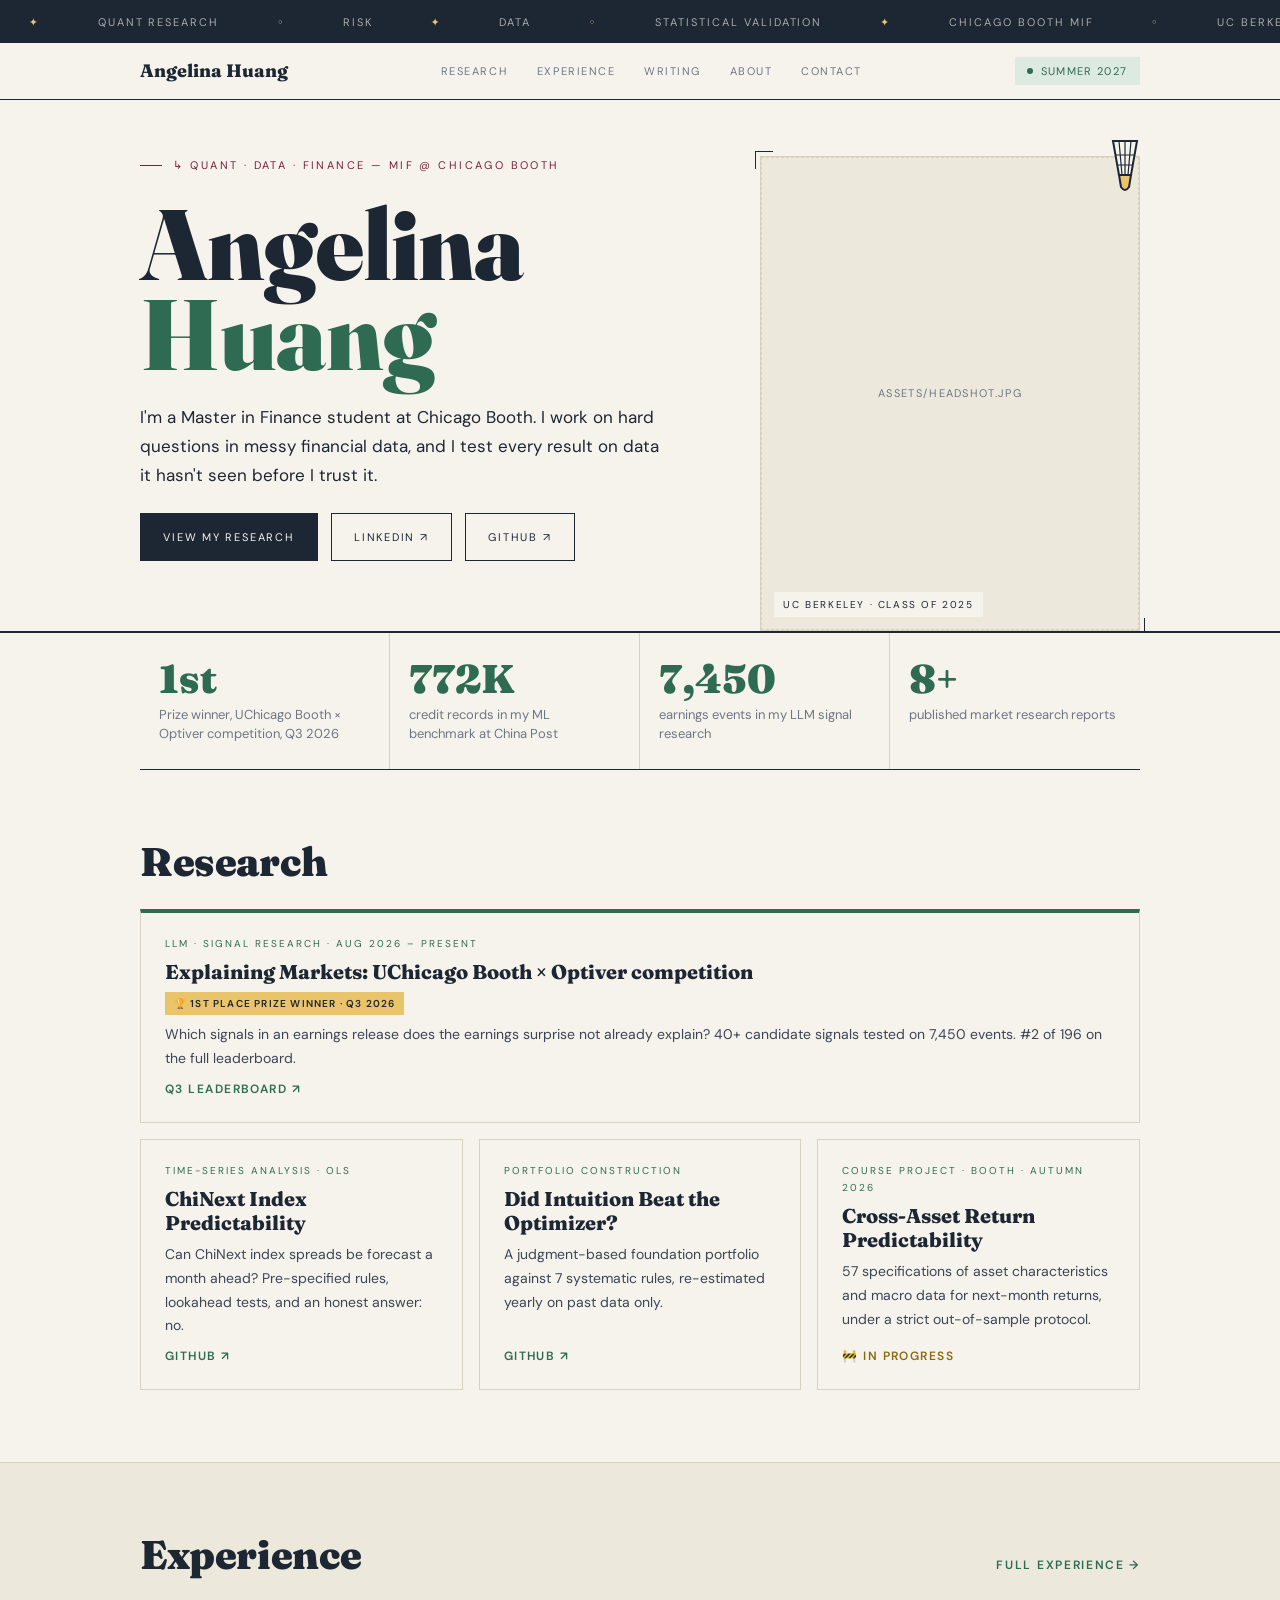
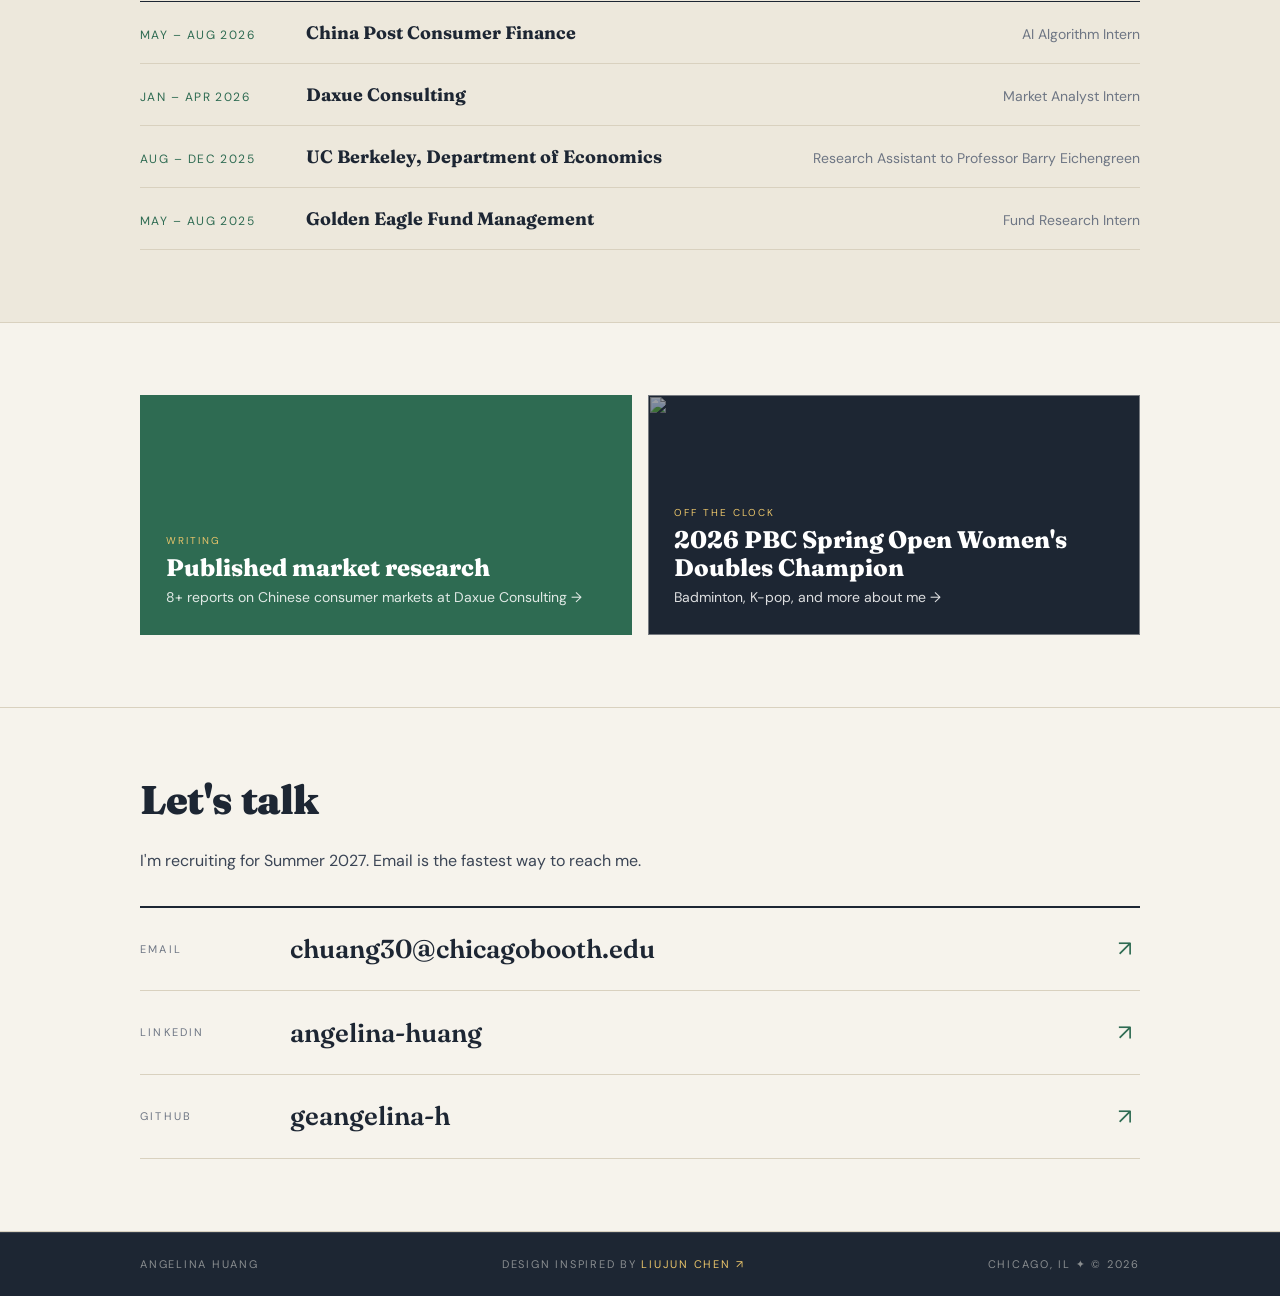
==== commit cd6d9462: "Redesign: short homepage with Experience, Writing, About subpages Co-Authored-By: Claude Opus 5.5 <n" ====
--- a/index.html
+++ b/index.html
@@ -4,9 +4,9 @@
 <meta charset="utf-8">
 <meta name="viewport" content="width=device-width, initial-scale=1">
 <title>Angelina Huang — Quant · Data · Finance</title>
-<meta name="description" content="Angelina Huang — Master in Finance at Chicago Booth. Quant research, data, and finance, tested out of sample. Also: badminton doubles.">
+<meta name="description" content="Angelina Huang — Master in Finance at Chicago Booth. Quant research, data, and finance, tested out of sample.">
 <meta property="og:title" content="Angelina Huang — Quant · Data · Finance">
-<meta property="og:description" content="Master in Finance at Chicago Booth. Quant research, data, and finance, tested out of sample.">
+<meta property="og:description" content="Angelina Huang — Master in Finance at Chicago Booth. Quant research, data, and finance, tested out of sample.">
 <meta property="og:image" content="https://geangelina-h.github.io/assets/headshot.jpg">
 <meta property="og:type" content="website">
 <meta name="twitter:card" content="summary_large_image">
@@ -15,278 +15,10 @@
 <link rel="preconnect" href="https://fonts.gstatic.com" crossorigin>
 <link href="https://fonts.googleapis.com/css2?family=Fraunces:opsz,wght@9..144,400;9..144,600;9..144,800;9..144,900&family=DM+Sans:opsz,wght@9..40,300;9..40,400;9..40,500;9..40,600&display=swap" rel="stylesheet">
 <script>document.documentElement.classList.add('js')</script>
-<style>
-/* ─── TOKENS ─────────────────────────────── */
-:root{
-  --paper:#F6F3EC; --paper-mid:#EDE8DC; --paper-dark:#E2DBCB;
-  --ink:#1D2633;              /* navy ink */
-  --body:#3B4555;
-  --muted:#6E7684;
-  --court:#2E6B52;            /* court green */
-  --court-soft:#DCEAE2;
-  --cork:#E9C46A;             /* shuttle-cork gold */
-  --cork-text:#8A6A12;
-  --maroon:#7A1F3D;           /* UChicago nod */
-  --border:#D9D1BF;
-}
-*,*::before,*::after{margin:0;padding:0;box-sizing:border-box}
-html{scroll-behavior:smooth;scroll-padding-top:64px}
-body{background:var(--paper);color:var(--body);font:15px/1.7 'DM Sans',system-ui,sans-serif;overflow-x:hidden;-webkit-font-smoothing:antialiased}
-a{color:inherit}
-img,video{display:block;max-width:100%}
-.wrap{max-width:1080px;margin:0 auto;padding:0 2.5rem}
-@media (prefers-reduced-motion:reduce){*,*::before,*::after{animation-duration:.001ms!important;animation-iteration-count:1!important;transition-duration:.001ms!important}}
-
-@keyframes ticker{from{transform:translateX(0)}to{transform:translateX(-50%)}}
-@keyframes blink{0%,100%{opacity:1}50%{opacity:0}}
-@keyframes float{0%,100%{transform:translateY(0) rotate(-8deg)}50%{transform:translateY(-10px) rotate(4deg)}}
-
-/* ─── TYPE ───────────────────────────────── */
-.label{font-size:11px;letter-spacing:.2em;text-transform:uppercase;color:var(--muted)}
-.h-serif{font-family:Fraunces,serif;color:var(--ink);font-weight:900;line-height:1.02;letter-spacing:-.01em}
-.chapter-tag{display:flex;align-items:center;gap:.8rem;margin-bottom:.9rem;font-size:11px;letter-spacing:.22em;text-transform:uppercase;color:var(--court)}
-.chapter-tag::after{content:'';flex:1;border-top:1px solid var(--border)}
-.section-h{font-size:clamp(32px,4.5vw,50px);margin-bottom:1.2rem}
-.lead{font-size:16px;max-width:620px;margin-bottom:2.2rem}
-
-/* ─── TICKER ─────────────────────────────── */
-.ticker{overflow:hidden;white-space:nowrap;background:var(--ink);padding:.55rem 0}
-.ticker-track{display:inline-block;animation:ticker 36s linear infinite;font-size:11px;letter-spacing:.18em;text-transform:uppercase;color:rgba(246,243,236,.65)}
-.ticker-track span{margin:0 1.8rem}
-.ticker-track .sep{color:var(--cork)}
-
-/* ─── NAV ────────────────────────────────── */
-.nav{position:sticky;top:0;z-index:50;background:rgba(246,243,236,.95);backdrop-filter:blur(8px);border-bottom:1.5px solid var(--ink)}
-.nav-inner{display:flex;align-items:center;justify-content:space-between;height:56px}
-.nav-logo{font-family:Fraunces,serif;font-weight:800;font-size:18px;color:var(--ink);text-decoration:none}
-.nav-links{display:flex}
-.nav-links a{font-size:11px;letter-spacing:.14em;text-transform:uppercase;color:var(--muted);text-decoration:none;padding:0 .9rem;transition:color .15s}
-.nav-links a:hover{color:var(--ink)}
-.badge{display:flex;align-items:center;gap:.45rem;font-size:11px;letter-spacing:.12em;text-transform:uppercase;background:var(--court-soft);color:var(--court);padding:.3rem .8rem;text-decoration:none}
-.badge .dot{width:6px;height:6px;border-radius:50%;background:var(--court);animation:blink 1.4s step-end infinite}
-
-/* ─── HERO ───────────────────────────────── */
-.hero{border-bottom:2px solid var(--ink);position:relative;overflow:hidden}
-.hero-grid{display:grid;grid-template-columns:minmax(0,1fr) 380px;gap:3.5rem;align-items:start}
-.hero-left{padding:3.5rem 0 3rem;display:flex;flex-direction:column;gap:1.5rem}
-.eyebrow{display:flex;align-items:center;gap:.7rem;font-size:11px;letter-spacing:.22em;text-transform:uppercase;color:var(--maroon)}
-.eyebrow::before{content:'';width:22px;height:1px;background:var(--maroon)}
-.hero-name{font-size:clamp(56px,8vw,100px);line-height:.9}
-.hero-name em{font-style:normal;color:var(--court)}
-.hero-bio{font-size:17px;max-width:500px;color:var(--ink)}
-.hero-sub{font-size:14px;max-width:470px;color:var(--muted)}
-.index{list-style:none;border-top:1px solid var(--border);max-width:520px}
-.index a{display:flex;justify-content:space-between;align-items:baseline;padding:.85rem 0;border-bottom:1px solid var(--border);text-decoration:none;font-family:Fraunces,serif;font-weight:600;font-size:21px;color:var(--ink);transition:padding .2s,color .2s}
-.index a span{font-family:'DM Sans';font-size:12px;color:var(--muted);letter-spacing:.1em}
-.index a:hover{padding-left:.6rem;color:var(--court)}
-.btns{display:flex;gap:.8rem;flex-wrap:wrap}
-.btn{font-size:11px;letter-spacing:.16em;text-transform:uppercase;padding:.85rem 1.4rem;border:1.5px solid var(--ink);text-decoration:none;color:var(--ink);transition:all .15s}
-.btn.solid{background:var(--ink);color:var(--paper)}
-.btn:hover{background:var(--court);border-color:var(--court);color:var(--paper)}
-
-.photo{margin-top:3.5rem;position:relative;background:var(--paper-mid);border:1px solid var(--border);aspect-ratio:4/5}
-.photo::before,.photo::after{content:'';position:absolute;width:18px;height:18px;border:1.5px solid var(--ink);z-index:2}
-.photo::before{top:-6px;left:-6px;border-right:0;border-bottom:0}
-.photo::after{bottom:-6px;right:-6px;border-left:0;border-top:0}
-.photo img{width:100%;height:100%;object-fit:cover;object-position:center 20%}
-.photo-caption{position:absolute;bottom:.8rem;left:.8rem;background:var(--paper);font-size:10px;letter-spacing:.16em;text-transform:uppercase;padding:.25rem .6rem;color:var(--ink);z-index:2}
-.shuttle{position:absolute;top:-22px;right:-18px;width:64px;animation:float 5s ease-in-out infinite;z-index:3}
-
-/* placeholder when an image/video file is missing */
-.slot{position:relative}
-.slot .ph{position:absolute;inset:0;display:none;align-items:center;justify-content:center;text-align:center;padding:1rem;font-size:11px;letter-spacing:.12em;text-transform:uppercase;color:var(--muted);border:1.5px dashed var(--border)}
-.slot.missing .ph{display:flex!important}
-.slot.missing img,.slot.missing video{visibility:hidden}
-
-/* ─── STROKE MARQUEE ─────────────────────── */
-.strokes{overflow:hidden;white-space:nowrap;background:var(--paper-mid);border-bottom:1px solid var(--border);padding:.9rem 0}
-.strokes .ticker-track{animation-duration:44s;color:var(--ink);font-family:Fraunces,serif;font-weight:600;font-size:15px;letter-spacing:.12em}
-.strokes .sep{color:var(--court)}
-
-/* ─── SECTIONS ───────────────────────────── */
-section.chapter{padding:6rem 0;border-bottom:1px solid var(--border)}
-section.alt{background:var(--paper-mid)}
-
-/* about */
-.about-grid{display:grid;grid-template-columns:minmax(0,1.35fr) minmax(0,1fr);gap:3.5rem}
-.about-text p{margin-bottom:1.1rem;font-size:16px}
-.about-text p:first-child{font-family:Fraunces,serif;font-size:22px;line-height:1.4;color:var(--ink)}
-.tags{display:flex;flex-wrap:wrap;gap:.45rem;margin-top:1.6rem}
-.tag{font-size:11px;letter-spacing:.1em;text-transform:uppercase;padding:.3rem .7rem;border:1px solid var(--border);color:var(--muted);transition:all .15s;cursor:default}
-.tag:hover{background:var(--ink);color:var(--paper);border-color:var(--ink)}
-.tag.hl{border-color:var(--court);color:var(--court)}
-.side-card{border:1px solid var(--border);background:var(--paper);padding:1.4rem 1.5rem;margin-bottom:1rem}
-.side-card .label{margin-bottom:.7rem;color:var(--court)}
-.side-card ul{list-style:none}
-.side-card li{padding:.35rem 0;border-bottom:1px dashed var(--border);color:var(--ink);font-size:14px}
-.side-card li:last-child{border:0}
-.edu{display:flex;justify-content:space-between;gap:1rem;padding:.5rem 0;border-bottom:1px dashed var(--border)}
-.edu:last-child{border:0}
-.edu b{font-family:Fraunces,serif;color:var(--ink);font-weight:600;display:block}
-.edu small{color:var(--muted);font-size:13px}
-.edu .yr{font-size:12px;color:var(--muted);white-space:nowrap}
-
-/* experience */
-.job{display:grid;grid-template-columns:170px minmax(0,1fr);gap:2rem;padding:2rem 0;border-top:1px solid var(--border)}
-
-.job .when{font-size:12px;letter-spacing:.14em;text-transform:uppercase;color:var(--court);padding-top:.35rem}
-.job h3{font-family:Fraunces,serif;font-weight:800;font-size:24px;color:var(--ink)}
-.job .role{color:var(--muted);font-size:14px;margin:.15rem 0 .8rem}
-.job ul{padding-left:1.1rem}
-.job li{margin-bottom:.4rem}
-
-.more-exp{margin-top:0;border-bottom:1px solid var(--border)}
-.more-exp summary{list-style:none;cursor:pointer;display:flex;align-items:baseline;gap:1rem;padding:1.3rem 0;border-top:1px solid var(--border)}
-.more-exp summary::-webkit-details-marker{display:none}
-.more-exp summary span:first-child{font-family:Fraunces,serif;font-weight:800;font-size:20px;color:var(--ink)}
-.more-exp .count{font-size:13px;color:var(--muted);flex:1}
-.more-exp .plus{font-size:24px;color:var(--court);transition:transform .2s}
-.more-exp[open] .plus{transform:rotate(45deg)}
-.more-exp summary:hover span:first-child{color:var(--court)}
-.more-exp .job:last-child{border-bottom:0}
-/* work cards */
-.filters{display:flex;flex-wrap:wrap;gap:.45rem;margin-bottom:2rem}
-.filters button{font:inherit;font-size:11px;letter-spacing:.14em;text-transform:uppercase;padding:.45rem .9rem;background:transparent;border:1px solid var(--border);color:var(--muted);cursor:pointer;transition:all .15s}
-.filters button.on,.filters button:hover{background:var(--ink);color:var(--paper);border-color:var(--ink)}
-.cards{display:grid;grid-template-columns:repeat(3,minmax(0,1fr));gap:1.2rem}
-.card{background:var(--paper);border:1px solid var(--border);padding:1.8rem;display:flex;flex-direction:column;gap:.7rem;transition:transform .2s,box-shadow .2s}
-.card:hover{transform:translateY(-4px);box-shadow:6px 6px 0 var(--ink)}
-.card.hide{display:none}
-.card .kind{font-size:10px;letter-spacing:.2em;text-transform:uppercase;color:var(--court)}
-.card h3{font-family:Fraunces,serif;font-weight:800;font-size:22px;line-height:1.2;color:var(--ink)}
-.card ul{padding-left:1.1rem;font-size:14px}
-.card li{margin-bottom:.3rem}
-.card .sub-note{font-size:13px;color:var(--muted);margin-top:-.4rem}
-.card .chips{display:flex;flex-wrap:wrap;gap:.35rem;margin-top:auto;padding-top:.6rem}
-.chip{font-size:11px;padding:.15rem .55rem;border:1px solid var(--border);color:var(--muted)}
-.card .win{text-decoration:none;display:inline-block;align-self:flex-start;background:var(--cork);color:var(--ink);font-size:11px;letter-spacing:.12em;text-transform:uppercase;padding:.2rem .6rem;font-weight:600}
-.card a.more{font-size:12px;letter-spacing:.12em;text-transform:uppercase;color:var(--court);text-decoration:none;font-weight:600}
-.card a.more:hover{text-decoration:underline}
-.card.wide{grid-column:1/-1;border-top:4px solid var(--court)}
-
-.card .links{display:flex;gap:1.2rem;flex-wrap:wrap}
-.card a[data-todo]{opacity:.55}
-.case-list{list-style:none;padding:0!important;border-top:1px solid var(--border)}
-.case-list li{display:flex;justify-content:space-between;gap:1rem;padding:.7rem 0;border-bottom:1px solid var(--border);margin:0!important}
-.case-list a{font-family:Fraunces,serif;font-weight:600;font-size:17px;color:var(--ink);text-decoration:none}
-.case-list a:hover{color:var(--court)}
-.case-list span{font-size:12px;color:var(--muted);white-space:nowrap}
-.more-cases summary{list-style:none;cursor:pointer;padding:.8rem 0 0;font-size:12px;letter-spacing:.14em;text-transform:uppercase;color:var(--court);font-weight:600}
-.more-cases summary::-webkit-details-marker{display:none}
-.more-cases .plus{display:inline-block;transition:transform .2s}
-.more-cases[open] .plus{transform:rotate(45deg)}
-.more-cases .case-list{margin-top:.6rem}
-@media (max-width:860px){.case-list li{flex-direction:column;gap:.2rem}}
-/* now strip */
-.now{max-width:520px}
-.now-label{display:flex;align-items:center;gap:.5rem;font-size:11px;letter-spacing:.2em;text-transform:uppercase;color:var(--court);margin-bottom:.6rem}
-.now-label .dot{width:7px;height:7px;border-radius:50%;background:var(--court);animation:blink 1.4s step-end infinite}
-.now-card{display:grid;gap:.25rem;padding:1rem 1.2rem;background:var(--paper);border:1.5px solid var(--ink);text-decoration:none;box-shadow:4px 4px 0 var(--court);transition:transform .15s,box-shadow .15s}
-.now-card:hover{transform:translate(-2px,-2px);box-shadow:6px 6px 0 var(--court)}
-.now-title{font-family:Fraunces,serif;font-weight:800;font-size:19px;color:var(--ink)}
-.now-desc{font-size:14px;color:var(--muted)}
-.wip,.soon{justify-self:start;font-size:10px;letter-spacing:.14em;text-transform:uppercase;background:var(--cork);color:var(--ink);padding:.2rem .55rem;font-weight:600}
-.soon{display:inline-block;background:transparent;border:1px dashed var(--cork-text);color:var(--cork-text)}
-.writing{max-width:820px}
-.writing .case-list a{font-size:19px}
-/* skills */
-.skills{display:grid;grid-template-columns:repeat(5,minmax(0,1fr));gap:1.2rem}
-.skill{border-top:2px solid var(--ink);padding-top:1rem}
-.skill h4{font-family:Fraunces,serif;font-weight:800;font-size:18px;color:var(--ink);margin-bottom:.6rem}
-.skill ul{list-style:none;font-size:14px}
-.skill li{padding:.3rem 0;border-bottom:1px dashed var(--border)}
-.traits{display:flex;flex-wrap:wrap;gap:.6rem 1.6rem;margin-top:3rem;font-family:Fraunces,serif;font-weight:600;font-size:clamp(16px,2vw,22px);color:var(--ink)}
-.traits span:nth-child(odd){color:var(--court)}
-
-/* badminton */
-.court{background:var(--court);color:#E9F2EC;position:relative;overflow:hidden}
-.court::before{content:'';position:absolute;inset:2rem;border:2px solid rgba(255,255,255,.18);pointer-events:none}
-.court::after{content:'';position:absolute;left:50%;top:2rem;bottom:2rem;border-left:2px solid rgba(255,255,255,.18);pointer-events:none}
-.court .wrap{position:relative;z-index:1}
-.court .chapter-tag{color:var(--cork)}
-.court .chapter-tag::after{border-color:rgba(255,255,255,.25)}
-.court .section-h{color:#fff}
-.court .lead{color:#D4E5DA}
-.court-grid{display:grid;grid-template-columns:minmax(0,1.5fr) minmax(0,1fr);gap:1.5rem;align-items:start}
-.player{background:#10241B;border:1px solid rgba(255,255,255,.2)}
-.player .screen{aspect-ratio:16/9;background:#0B1A13}
-.player .screen video{width:100%;height:100%;object-fit:cover}
-.player .ph{color:#9FC2AE;border-color:rgba(255,255,255,.25)}
-.player .meta{display:flex;justify-content:space-between;align-items:center;padding:.8rem 1rem;font-size:11px;letter-spacing:.16em;text-transform:uppercase;color:#9FC2AE}
-.player .meta b{color:#fff;font-weight:500;letter-spacing:.06em;text-transform:none;font-size:14px}
-.trophy-card{background:var(--paper);color:var(--body);padding:1.5rem;position:relative}
-.trophy-card .label{color:var(--court);margin-bottom:.4rem}
-.trophy-card h3{font-family:Fraunces,serif;font-weight:900;font-size:26px;line-height:1.1;color:var(--ink);margin-bottom:.4rem}
-.trophy-card p{font-size:14px}
-.trophy-card .medal{position:absolute;top:-14px;right:-10px;background:var(--cork);color:var(--ink);font-weight:600;font-size:11px;letter-spacing:.14em;text-transform:uppercase;padding:.35rem .7rem;transform:rotate(4deg)}
-.gallery{display:grid;grid-template-columns:repeat(2,minmax(0,1fr));gap:.8rem;margin-top:.8rem}
-.gallery figure{aspect-ratio:1;background:rgba(255,255,255,.08);overflow:hidden}
-.gallery img{width:100%;height:100%;object-fit:cover;transition:transform .3s}
-.gallery figure:hover img{transform:scale(1.05)}
-.gallery .ph{color:#9FC2AE;border-color:rgba(255,255,255,.25)}
-.record{list-style:none;margin-top:.6rem;border-top:1px solid var(--border)}
-.record li{display:flex;justify-content:space-between;gap:.8rem;padding:.45rem 0;border-bottom:1px dashed var(--border);font-size:13px}
-.record b{color:var(--ink);font-weight:600}
-.record span{color:var(--muted);text-align:right}
-.record em{font-style:normal;color:var(--court);font-weight:600}
-.gallery figure{position:relative}
-.gallery figcaption{position:absolute;left:.5rem;bottom:.5rem;background:var(--paper);color:var(--ink);font-size:10px;letter-spacing:.12em;text-transform:uppercase;padding:.2rem .5rem}
-.court .tags .tag{border-color:rgba(255,255,255,.3);color:#D4E5DA}
-
-/* contact */
-.contact-list{border-top:2px solid var(--ink);margin-top:2rem}
-.contact-list a{display:grid;grid-template-columns:150px minmax(0,1fr) auto;align-items:center;padding:1.2rem 0;border-bottom:1px solid var(--border);text-decoration:none;transition:padding .2s,background .2s}
-.contact-list a:hover{padding-left:.8rem;background:var(--paper-mid)}
-.contact-list .k{font-size:11px;letter-spacing:.2em;text-transform:uppercase;color:var(--muted)}
-.contact-list .v{font-family:Fraunces,serif;font-weight:600;font-size:clamp(18px,2.6vw,26px);color:var(--ink);overflow-wrap:anywhere}
-.contact-list .arr{font-size:22px;color:var(--court);padding-right:.5rem}
-
-/* encore / tiktok */
-.encore{background:var(--ink);color:var(--paper);text-align:center}
-.encore .chapter-tag{color:var(--cork);justify-content:center}
-.encore .chapter-tag::after{display:none}
-.encore .section-h{color:#fff}
-.encore .lead{color:rgba(246,243,236,.7);margin:0 auto 2.2rem}
-.tiktok{width:min(260px,100%);margin:0 auto;aspect-ratio:9/16;background:#000;border:1px solid rgba(255,255,255,.2);position:relative}
-.tiktok video{width:100%;height:100%;object-fit:cover}
-.encore .of{font-size:.55em;color:var(--cork);font-weight:600}
-.tiktok .ph{display:none;position:absolute;inset:0;align-items:center;justify-content:center;padding:1.5rem;font-size:11px;letter-spacing:.12em;text-transform:uppercase;color:rgba(246,243,236,.55);border:1.5px dashed rgba(255,255,255,.25)}
-.encore .btn{border-color:var(--paper);color:var(--paper);margin-top:1.8rem;display:inline-block}
-.encore .btn:hover{background:var(--cork);border-color:var(--cork);color:var(--ink)}
-
-footer{background:var(--ink);color:rgba(246,243,236,.5);border-top:1px solid rgba(255,255,255,.12);padding:1.4rem 0;font-size:11px;letter-spacing:.16em;text-transform:uppercase}
-footer .wrap{display:flex;justify-content:space-between;gap:1rem;flex-wrap:wrap}
-footer a{color:var(--cork);text-decoration:none}
-footer a:hover{text-decoration:underline}
-
-/* reveal */
-.js .reveal{opacity:0;transform:translateY(14px);transition:opacity .7s ease,transform .7s ease}
-.js .reveal.in{opacity:1;transform:none}
-
-/* ─── MOBILE ─────────────────────────────── */
-@media (max-width:860px){
-  .wrap{padding:0 1rem}
-  .nav-links a:not(.keep){display:none}
-  .nav-links a{padding:0 .5rem}
-  .badge{display:none}
-  .hero-grid,.about-grid,.court-grid{grid-template-columns:minmax(0,1fr)}
-  .photo{margin-top:0;max-width:340px;order:-1}
-  .hero-left{padding-top:2rem}
-  .hero-grid{gap:0;padding-top:2.5rem}
-  .cards{grid-template-columns:minmax(0,1fr)}
-  .skills{grid-template-columns:repeat(2,minmax(0,1fr))}
-  .job{grid-template-columns:minmax(0,1fr);gap:.3rem}
-  .contact-list a{grid-template-columns:minmax(0,1fr) auto}
-  .contact-list .k{grid-column:1/-1}
-  section.chapter{padding:4rem 0}
-  .court::before,.court::after{inset:1rem}
-  .court::after{left:50%;top:1rem;bottom:1rem}
-}
-</style>
+<link rel="stylesheet" href="assets/site.css">
 </head>
 <body>
 
-<!-- ticker -->
 <div class="ticker" aria-hidden="true">
   <div class="ticker-track">
     <span class="sep">✦</span><span>Quant Research</span><span class="sep">◦</span><span>Risk</span><span class="sep">✦</span><span>Data</span><span class="sep">◦</span><span>Statistical Validation</span><span class="sep">✦</span><span>Chicago Booth MiF</span><span class="sep">◦</span><span>UC Berkeley</span><span class="sep">✦</span><span>Badminton Doubles Champion</span><span class="sep">◦</span><span>Cooking</span>
@@ -294,12 +26,11 @@
   </div>
 </div>
 
-<!-- nav -->
 <header class="nav">
   <div class="wrap nav-inner">
-    <a href="#top" class="nav-logo">Angelina Huang</a>
+    <a href="" class="nav-logo">Angelina Huang</a>
     <nav class="nav-links">
-      <a href="#about">About</a><a href="#experience">Experience</a><a href="#research" class="keep">Research</a><a href="#writing">Writing</a><a href="#court">Badminton</a><a href="#contact" class="keep">Contact</a>
+      <a href="#research" class="keep">Research</a><a href="experience/">Experience</a><a href="writing/">Writing</a><a href="about/">About</a><a href="#contact" class="keep">Contact</a>
     </nav>
     <a href="#contact" class="badge"><span class="dot"></span>Summer 2027</a>
   </div>
@@ -307,299 +38,99 @@
 
 <main id="top">
 
-<!-- hero -->
 <section class="hero">
   <div class="wrap hero-grid">
     <div class="hero-left">
       <p class="eyebrow">↳ Quant · Data · Finance — MiF @ Chicago Booth</p>
       <h1 class="hero-name h-serif">Angelina<br><em>Huang</em></h1>
-      <div class="now">
-        <p class="now-label"><span class="dot"></span>Now building</p>
-        <a class="now-card" href="#research">
-          <span class="now-title">Explaining Markets: project site</span>
-          <span class="now-desc">A public write-up of my Booth × Optiver competition pipeline: signals, validation, and what didn't work.</span>
-          <span class="wip">🚧 In progress</span>
-        </a>
-      </div>
+      <p class="hero-intro">I'm a Master in Finance student at Chicago Booth. I work on hard questions in messy financial data, and I test every result on data it hasn't seen before I trust it.</p>
       <div class="btns">
         <a class="btn solid" href="#research">View my research</a>
-        <a class="btn" href="#contact">Get in touch</a>
+        <a class="btn" href="https://www.linkedin.com/in/angelina-huang-7b2040335" target="_blank" rel="noopener">LinkedIn ↗</a>
+        <a class="btn" href="https://github.com/geangelina-h" target="_blank" rel="noopener">GitHub ↗</a>
       </div>
     </div>
     <div class="photo slot">
       <svg class="shuttle" viewBox="0 0 64 64" aria-hidden="true"><path d="M20 6 L44 6 L38 40 L26 40 Z" fill="#F6F3EC" stroke="#1D2633" stroke-width="2"/><path d="M26 6 L29 40 M32 6 L32 40 M38 6 L35 40 M22 20 H42 M24 30 H40" stroke="#1D2633" stroke-width="1.2" fill="none"/><path d="M26 40 H38 L36 52 Q32 58 28 52 Z" fill="#E9C46A" stroke="#1D2633" stroke-width="2"/></svg>
       <img src="assets/headshot.jpg" alt="Angelina Huang">
-      <span class="ph">Drop your photo at<br>assets/headshot.jpg</span>
+      <span class="ph">assets/headshot.jpg</span>
       <span class="photo-caption">UC Berkeley · Class of 2025</span>
     </div>
   </div>
 </section>
 
-<!-- strokes marquee -->
-<div class="strokes" aria-hidden="true">
-  <div class="ticker-track">
-    <span class="sep">✦</span><span>Badminton</span><span class="sep">◦</span><span>Champion</span><span class="sep">✦</span><span>Out of sample</span><span class="sep">◦</span><span>Backtest</span><span class="sep">✦</span><span>LE SSERAFIM</span><span class="sep">◦</span><span>K-pop</span><span class="sep">✦</span><span>Statistical validation</span><span class="sep">◦</span><span>Data</span><span class="sep">✦</span>
-    <span class="sep">✦</span><span>Badminton</span><span class="sep">◦</span><span>Champion</span><span class="sep">✦</span><span>Out of sample</span><span class="sep">◦</span><span>Backtest</span><span class="sep">✦</span><span>LE SSERAFIM</span><span class="sep">◦</span><span>K-pop</span><span class="sep">✦</span><span>Statistical validation</span><span class="sep">◦</span><span>Data</span><span class="sep">✦</span>
-  </div>
-</div>
+<div class="wrap"><div class="stats">
+  <a class="stat" href="https://x.com/explainingmrkts/status/2108531366195540409" target="_blank" rel="noopener"><b>1st</b><span>Prize winner, UChicago Booth × Optiver competition, Q3 2026</span></a>
+  <div class="stat"><b>772K</b><span>credit records in my ML benchmark at China Post</span></div>
+  <div class="stat"><b>7,450</b><span>earnings events in my LLM signal research</span></div>
+  <a class="stat" href="writing/"><b>8+</b><span>published market research reports</span></a>
+</div></div>
 
-<!-- 01 about -->
-<section class="chapter" id="about">
+<section class="block" id="research">
   <div class="wrap">
-    <p class="chapter-tag">Chapter one</p>
-    <h2 class="section-h h-serif reveal">About me</h2>
-    <div class="about-grid">
-      <div class="about-text reveal">
-        <p>I'm a Master in Finance student at Chicago Booth. I like hard questions that live in messy data, whether they come from markets, credit risk, or consumers — and whatever the data, I test a result on data it hasn't seen before I trust it. A careful "this doesn't work" is worth more to me than an exciting number I can't defend.</p>
-        <p>Outside of work, I play competitive badminton doubles and won the 2026 PBC Spring Open women's doubles title. I was a K-pop fan before I was a founder: I turned that into a cross-border merchandise business that reached 4,000+ customers and a 1,500+ member community. I also take photos, practice calligraphy, cook, travel, and speak Mandarin, English, and Cantonese.</p>
-        <p>Along the way I've worked with credit records at China Post Consumer Finance, ChiNext index returns at Golden Eagle, a 70-year banknote dataset with Professor Barry Eichengreen, Chinese consumer markets at Daxue Consulting, and earnings calls read by LLMs in the Booth × Optiver competition.</p>
-        <div class="tags">
-          <span class="tag hl">Signal research</span><span class="tag">Factor models</span><span class="tag">Time-series analysis</span><span class="tag hl">LLMs</span><span class="tag">Credit risk ML</span><span class="tag">Backtesting</span><span class="tag hl">🏸 Doubles</span><span class="tag hl">K-pop</span><span class="tag">Photography</span><span class="tag">Calligraphy</span><span class="tag">普通话 · English · 粵語</span>
-        </div>
-      </div>
-      <div class="reveal">
-        <div class="side-card">
-          <p class="label">Education</p>
-          <div class="edu"><div><b>The University of Chicago Booth School of Business</b><small>Master in Finance (Quantitative Asset Management)</small></div><span class="yr">2026 – 27</span></div>
-          <div class="edu"><div><b>UC Berkeley</b><small>B.A. Economics &amp; Chinese Studies · GPA 3.85</small></div><span class="yr">2021 – 25</span></div>
-        </div>
-        <div class="side-card">
-          <p class="label">Off the clock</p>
-          <ul>
-            <li>🏸 Competitive badminton doubles</li>
-            <li>💿 K-pop: once a fan, then a founder</li>
-            <li>📷 Photography</li>
-            <li>🖌 Calligraphy · 🍳 Cooking</li>
-          </ul>
-        </div>
+    <div class="block-head"><h2 class="h-serif reveal">Research</h2></div>
+    <div class="mini-cards">
+      <a class="mini feature reveal" href="https://portal.explainingmarkets.ai/leaderboard?period=2026Q3-CONTEST" target="_blank" rel="noopener">
+        <span class="kind">LLM · Signal research · Aug 2026 – Present</span>
+        <h3>Explaining Markets: UChicago Booth × Optiver competition</h3>
+        <span class="win">🏆 1st place prize winner · Q3 2026</span>
+        <p>Which signals in an earnings release does the earnings surprise not already explain? 40+ candidate signals tested on 7,450 events. #2 of 196 on the full leaderboard.</p>
+        <span class="go">Q3 leaderboard ↗</span>
+      </a>
+      <a class="mini reveal" href="https://github.com/geangelina-h/chinext-predictability" target="_blank" rel="noopener">
+        <span class="kind">Time-series analysis · OLS</span>
+        <h3>ChiNext Index Predictability</h3>
+        <p>Can ChiNext index spreads be forecast a month ahead? Pre-specified rules, lookahead tests, and an honest answer: no.</p>
+        <span class="go">GitHub ↗</span>
+      </a>
+      <a class="mini reveal" href="https://github.com/geangelina-h/asset-allocation-quant" target="_blank" rel="noopener">
+        <span class="kind">Portfolio construction</span>
+        <h3>Did Intuition Beat the Optimizer?</h3>
+        <p>A judgment-based foundation portfolio against 7 systematic rules, re-estimated yearly on past data only.</p>
+        <span class="go">GitHub ↗</span>
+      </a>
+      <div class="mini reveal">
+        <span class="kind">Course project · Booth · Autumn 2026</span>
+        <h3>Cross-Asset Return Predictability</h3>
+        <p>57 specifications of asset characteristics and macro data for next-month returns, under a strict out-of-sample protocol.</p>
+        <span class="go" style="color:var(--cork-text)">🚧 In progress</span>
       </div>
     </div>
   </div>
 </section>
 
-<!-- 02 experience -->
-<section class="chapter alt" id="experience">
+<section class="block alt-bg" id="experience" style="background:var(--paper-mid)">
   <div class="wrap">
-    <p class="chapter-tag">Chapter two</p>
-    <h2 class="section-h h-serif reveal">Experience</h2>
-
-    <article class="job reveal">
-      <div class="when">May – Aug 2026</div>
-      <div>
-        <h3>China Post Consumer Finance</h3>
-        <p class="role">AI Algorithm Intern · AI Algorithm Team · Guangzhou</p>
-        <ul>
-          <li>Benchmarked 9 ML and deep tabular models on 772K credit records (0.77% default rate). Cross-channel pooling raised top-decile default capture by 21%, and a cost-benefit test led the team to drop pretraining.</li>
-          <li>Engineered behavioral features (paste activity, event timing, input pressure) from 3.0M+ user events in SQL into an interpretable fraud signal, surfacing 10 additional risk candidates for the operations team to screen.</li>
-        </ul>
-      </div>
-    </article>
-
-    <article class="job reveal">
-      <div class="when">Jan – Apr 2026</div>
-      <div>
-        <h3>Daxue Consulting</h3>
-        <p class="role">Market Analyst Intern · Remote</p>
-        <ul>
-          <li>Researched consumer demand and competition across Chinese sectors (winter sports, emotional consumption, silver economy, beauty, skincare), combining policy, market, and competitor data into sector assessments.</li>
-          <li>Wrote 8+ market analysis reports with market sizing, business-model breakdowns, and product benchmarking of leading brands. The published research reached 1,000+ industry readers.</li>
-        </ul>
-      </div>
-    </article>
-
-    <article class="job reveal">
-      <div class="when">Aug – Dec 2025</div>
-      <div>
-        <h3>UC Berkeley, Department of Economics</h3>
-        <p class="role">Undergraduate Research Assistant to Professor Barry Eichengreen · Berkeley, CA</p>
-        <ul>
-          <li>Hand-coded design features into a 70-year dataset of 1,000+ banknotes across 20+ countries, and helped run OLS and panel regressions in R linking design to political regime and religious identity.</li>
-          <li>Supported an AI-assisted image-labeling tool that automatically coded banknote design elements.</li>
-        </ul>
-      </div>
-    </article>
-
-    <article class="job reveal">
-      <div class="when">May – Aug 2025</div>
-      <div>
-        <h3>Golden Eagle Fund Management</h3>
-        <p class="role">Fund Research Intern · FOF Investment &amp; Financial Engineering · Guangzhou</p>
-        <ul>
-          <li>Built two-layer OLS models (momentum, volatility, turnover, valuation) for 8 ChiNext indices; out of sample, no forecast beat the historical mean. Ranked the indices on risk in a 32-page report.</li>
-          <li>Automated 30+ recurring reports in pandas, cutting preparation time by 60%. The team kept using the scripts.</li>
-        </ul>
-      </div>
-    </article>
-
-    <details class="more-exp reveal">
-      <summary><span>More experience</span><span class="count">First Plus Asset Management · K-pop Merchandise Business</span><span class="plus">+</span></summary>
-
-      <article class="job">
-        <div class="when">Apr – May 2025</div>
-        <div>
-          <h3>First Plus Asset Management</h3>
-          <p class="role">Fund Market Analyst Intern · Strategic Alliance · Singapore (remote)</p>
-          <ul>
-            <li>Produced monthly return, volatility, and attribution reporting on fixed-income products, along with research on global rates, credit, and APAC structured credit (ABS/RMBS), for a bilingual client market report.</li>
-          </ul>
-        </div>
-      </article>
-
-      <article class="job">
-        <div class="when">Jan 2024 – Mar 2025</div>
-        <div>
-          <h3>K-pop Merchandise Business</h3>
-          <p class="role">Founder · Berkeley, CA</p>
-          <ul>
-            <li>Launched a cross-border merchandise business from scratch. Customer demand research and pricing strategy took it to $5,000 in monthly net profit across 4,000+ customers and a 1,500+ member community.</li>
-            <li>Led a team of 3 fulfilling 2,000+ orders a month, shipped in 500+ packages, and built an Excel system tracking orders, inventory, and customer behavior to forecast demand and optimize restocking.</li>
-          </ul>
-        </div>
-      </article>
-    </details>
-  </div>
-</section>
-
-<!-- 03 work -->
-<section class="chapter" id="research">
-  <div class="wrap">
-    <p class="chapter-tag">Chapter three</p>
-    <h2 class="section-h h-serif reveal">Research</h2>
-    <p class="lead reveal">Signal research, return forecasting, and portfolio backtests, each tested on data the model never saw.</p>
-
-    <div class="cards">
-      <article class="card wide reveal" data-k="research">
-        <span class="kind">LLM · Signal research · Aug 2026 – Present</span>
-        <h3>Explaining Markets: UChicago Booth × Optiver competition</h3>
-        <a class="win" href="https://x.com/explainingmrkts/status/2108531366195540409" target="_blank" rel="noopener">🏆 1st place prize winner · Q3 2026 contest ↗</a>
-        <p class="sub-note">#2 of 196 on the full leaderboard; my three entries finished #2, #5, and #13.</p>
-        <p>Predicting next-day abnormal returns from earnings calls. Out of 40+ candidate signals across 7,450 events, three held up under permutation tests, held-out quarters, a null control, and a lookahead audit.</p>
-        <div class="chips"><span class="chip">Python</span><span class="chip">LLM evaluation</span><span class="chip">Permutation tests</span></div>
-        <div class="links">
-          <a class="more" href="https://portal.explainingmarkets.ai/leaderboard?period=2026Q3-CONTEST" target="_blank" rel="noopener">Q3 leaderboard ↗</a>
-          <span class="soon">🚧 Project site: under construction</span>
-          <span class="soon">🚧 GitHub: under construction</span>
-        </div>
-      </article>
-
-      <article class="card reveal" data-k="research">
-        <span class="kind">Time-series analysis · OLS</span>
-        <h3>ChiNext Index Predictability</h3>
-        <p>A two-layer OLS framework with pre-specified rules for forecasting ChiNext index spreads over 10 years, rebuilt from public data with lookahead tests. Out of sample, no spread forecast beat the historical mean by more than noise.</p>
-        <div class="chips"><span class="chip">statsmodels</span><span class="chip">Newey-West</span><span class="chip">80/20 out-of-sample</span></div>
-        <div class="links"><a class="more" href="https://github.com/geangelina-h/chinext-predictability" target="_blank" rel="noopener">GitHub ↗</a></div>
-      </article>
-
-      <article class="card reveal" data-k="course">
-        <span class="kind">Course project · Booth · Autumn 2026</span>
-        <h3>Cross-Asset Return Predictability: An Out-of-Sample Test</h3>
-        <p class="sub-note">BUSN 41210 Financial Analytics · Chicago Booth</p>
-        <p>Do asset characteristics and macro data forecast next-month returns in a multi-asset panel, and does trading on them beat simple rules after costs? 57 specifications under a strict out-of-sample protocol with placebo tests.</p>
-        <div class="chips"><span class="chip">Python</span><span class="chip">Out-of-sample R²</span><span class="chip">Placebo tests</span><span class="chip">Portfolio backtest</span></div>
-        <div class="links"><span class="soon">🚧 GitHub: under construction</span></div>
-      </article>
-
-      <article class="card reveal" data-k="course">
-        <span class="kind">Portfolio construction · Walk-forward test · 2025 – 2026</span>
-        <h3>Did Intuition Beat the Optimizer?</h3>
-        <p class="sub-note">Extends a four-person UC Berkeley UGBA 133 group project · built with AI coding assistance</p>
-        <p>I rebuilt my team's judgment-based 10-asset portfolio in Python and tested it against 7 systematic rules (mean-variance, risk parity, HRP), each re-estimated yearly on past data only. No rule beat our weights by more than noise, though the asset menu itself was chosen with hindsight.</p>
-        <div class="chips"><span class="chip">Python</span><span class="chip">Walk-forward backtest</span><span class="chip">Block bootstrap</span><span class="chip">Factor attribution</span></div>
-        <div class="links"><a class="more" href="https://github.com/geangelina-h/asset-allocation-quant" target="_blank" rel="noopener">GitHub ↗</a></div>
-      </article>
-
+    <div class="block-head"><h2 class="h-serif reveal">Experience</h2><a class="see-all" href="experience/">Full experience →</a></div>
+    <div class="rows reveal">
+      <div class="row"><span class="when">May – Aug 2026</span><b>China Post Consumer Finance</b><span class="r">AI Algorithm Intern</span></div>
+      <div class="row"><span class="when">Jan – Apr 2026</span><b>Daxue Consulting</b><span class="r">Market Analyst Intern</span></div>
+      <div class="row"><span class="when">Aug – Dec 2025</span><b>UC Berkeley, Department of Economics</b><span class="r">Research Assistant to Professor Barry Eichengreen</span></div>
+      <div class="row"><span class="when">May – Aug 2025</span><b>Golden Eagle Fund Management</b><span class="r">Fund Research Intern</span></div>
     </div>
   </div>
 </section>
 
-<!-- 04 writing -->
-<section class="chapter alt" id="writing">
-  <div class="wrap">
-    <p class="chapter-tag">Chapter four</p>
-    <h2 class="section-h h-serif reveal">Writing</h2>
-    <p class="lead reveal">Market research I wrote and published at Daxue Consulting on Chinese consumer markets: market sizing, business-model breakdowns, and benchmarking of leading brands. My published research reached 1,000+ industry readers.</p>
-    <div class="writing reveal">
-        <ul class="case-list">
-          <li><a href="https://daxueconsulting.com/chinese-winter-sports-industry/" target="_blank" rel="noopener">Premiumization and policy tailwinds: mapping China's winter sports market ↗</a><span>Market sizing · Sports · Mar 2026</span></li>
-          <li><a href="https://daxueconsulting.com/peets-coffee-in-china/" target="_blank" rel="noopener">The dual-track brewing strategy: Peet's Coffee in China ↗</a><span>Company strategy · Coffee · Feb 2026</span></li>
-          <li><a href="https://daxueconsulting.com/mao-geping/" target="_blank" rel="noopener">Building a "luxury moat": how Mao Geping redefines premium C-beauty ↗</a><span>Business model · Beauty · Jan 2026</span></li>
-        </ul>
-        <details class="more-cases">
-          <summary>7 more reports <span class="plus">+</span></summary>
-          <ul class="case-list">
-            <li><a href="https://daxueconsulting.com/instant-noodles-market-in-china/" target="_blank" rel="noopener">From volume to value: China's instant noodle market ↗</a><span>Market structure · FMCG · May 2026</span></li>
-            <li><a href="https://daxueconsulting.com/chinas-emotional-purchase/" target="_blank" rel="noopener">Value-for-emotion: the new phase of China's emotional purchase ↗</a><span>Consumer behavior · Feb 2026</span></li>
-            <li><a href="https://daxueconsulting.com/on-in-china/" target="_blank" rel="noopener">How On is carving out a premium niche in China's running boom ↗</a><span>Brand strategy · Sportswear · Mar 2026</span></li>
-            <li><a href="https://daxueconsulting.com/domestic-chinese-cosmetics-brands/" target="_blank" rel="noopener">China's cosmetics market: domestic brands rise, foreign brands compete ↗</a><span>Competition · Beauty · Jan 2026</span></li>
-            <li><a href="https://daxueconsulting.com/china-home-decor-market/" target="_blank" rel="noopener">China's home décor market amid a value-upgrading trend ↗</a><span>Market sizing · Home · Feb 2026</span></li>
-            <li><a href="https://daxueconsulting.com/baked-goods-market-china/" target="_blank" rel="noopener">China's bakery industry: hyper-specialization vs. nationwide scale ↗</a><span>Market structure · Food · Feb 2026</span></li>
-            <li><a href="https://daxueconsulting.com/womens-day-in-china/" target="_blank" rel="noopener">Women's Day in China: the 3.8 shopping festival and brand campaigns ↗</a><span>Consumer trends · Retail · Mar 2026</span></li>
-          </ul>
-        </details>
-    </div>
+<section class="block">
+  <div class="wrap duo">
+    <a class="teaser green reveal" href="writing/">
+      <span class="kind">Writing</span>
+      <h3>Published market research</h3>
+      <p>8+ reports on Chinese consumer markets at Daxue Consulting →</p>
+    </a>
+    <a class="teaser reveal" href="about/">
+      <img loading="lazy" src="assets/trophy-1.jpg" alt="" style="object-position:center 35%">
+      <span class="kind">Off the clock</span>
+      <h3>2026 PBC Spring Open Women's Doubles Champion</h3>
+      <p>Badminton, K-pop, and more about me →</p>
+    </a>
   </div>
 </section>
 
-<!-- 05 skills -->
-<section class="chapter" id="skills">
+<section class="block" id="contact">
   <div class="wrap">
-    <p class="chapter-tag">Chapter five</p>
-    <h2 class="section-h h-serif reveal">Skills &amp; Tools</h2>
-    <div class="skills reveal">
-      <div class="skill"><h4>Quant Research</h4><ul><li>Out-of-sample testing &amp; leakage checks</li><li>Signal research</li><li>Factor models</li><li>Time-series analysis</li><li>Econometrics (OLS, panel)</li><li>Portfolio construction</li></ul></div>
-      <div class="skill"><h4>Markets &amp; Business</h4><ul><li>Market sizing &amp; competitive analysis</li><li>Consumer industry research</li><li>Fixed income &amp; structured credit</li><li>iFind</li></ul></div>
-      <div class="skill"><h4>Code</h4><ul><li>Python: pandas, NumPy</li><li>statsmodels, scikit-learn</li><li>Data pipelines / ETL</li><li>SQL</li><li>R · MATLAB</li></ul></div>
-      <div class="skill"><h4>ML &amp; Infra</h4><ul><li>Gradient boosting</li><li>Deep tabular models</li><li>Feature engineering</li><li>LLM evaluation &amp; prompt design</li><li>Linux · SSH · Docker</li></ul></div>
-      <div class="skill"><h4>Communicate</h4><ul><li>Research reports</li><li>Investment decks</li><li>Tableau · Excel / VBA</li><li>普通话 · English · 粵語</li></ul></div>
-    </div>
-  </div>
-</section>
-
-<!-- 05 badminton -->
-<section class="chapter court" id="court">
-  <div class="wrap">
-    <p class="chapter-tag">Chapter six</p>
-    <h2 class="section-h h-serif reveal">On the court</h2>
-    <p class="lead reveal">Doubles taught me most of what I know about research: read the pattern early, trust your partner, and don't chase a shot that isn't there.</p>
-
-    <div class="court-grid">
-      <div class="player reveal">
-        <div class="screen slot">
-          <video src="assets/match.mp4" controls playsinline preload="metadata" poster="assets/match-poster.jpg"></video>
-          <span class="ph">Drop your match video at<br>assets/match.mp4</span>
-        </div>
-        <div class="meta"><span>Now playing</span><b>2026 PBC Spring Open · Women's Doubles</b><span>🏸</span></div>
-      </div>
-
-      <div class="reveal">
-        <div class="trophy-card">
-          <span class="medal">Champion</span>
-          <p class="label">Tournament record</p>
-          <h3>2026 PBC Spring Open<br>Women's Doubles Champion</h3>
-          <ul class="record">
-            <li><b>2026 PBC Spring Open</b><span>Women's Doubles · <em>Champion</em></span></li>
-            <li><b>2026 NCBC Spring Open</b><span>Mixed Doubles · Consolation Winner</span></li>
-            <li><b>2025 PBC Open</b><span>Women's Doubles · Runner-up</span></li>
-            <li><b>2024 NCBC Fall Open</b><span>Women's Doubles · Consolation Winner</span></li>
-          </ul>
-        </div>
-        <div class="gallery">
-          <figure class="slot"><img loading="lazy" src="assets/trophy-1.jpg" alt="With my partner and our PBC Spring Open winner trophies" style="object-position:center 40%"><span class="ph">assets/<br>trophy-1.jpg</span><figcaption>PBC Spring 2026 · Winner</figcaption></figure>
-          <figure class="slot"><img loading="lazy" src="assets/trophy-2.jpg" alt="2025 PBC Open women's doubles runner-up trophies" style="object-position:center 70%"><span class="ph">assets/<br>trophy-2.jpg</span><figcaption>PBC 2025 · Runner-up</figcaption></figure>
-          <figure class="slot"><img loading="lazy" src="assets/court-1.jpg" alt="NCBC Spring Open 2026 medals"><span class="ph">assets/<br>court-1.jpg</span><figcaption>NCBC Spring 2026</figcaption></figure>
-          <figure class="slot"><img loading="lazy" src="assets/court-2.jpg" alt="NCBC Fall Open 2024 medal"><span class="ph">assets/<br>court-2.jpg</span><figcaption>NCBC Fall 2024</figcaption></figure>
-        </div>
-      </div>
-    </div>
-  </div>
-</section>
-
-<!-- 06 contact -->
-<section class="chapter" id="contact">
-  <div class="wrap">
-    <p class="chapter-tag">Chapter seven</p>
-    <h2 class="section-h h-serif reveal">Let's talk</h2>
-    <p class="lead reveal">I'm recruiting for Summer 2027. Email is the fastest way to reach me.</p>
+    <div class="block-head"><h2 class="h-serif reveal">Let's talk</h2></div>
+    <p class="lead reveal" style="margin-bottom:0">I'm recruiting for Summer 2027. Email is the fastest way to reach me.</p>
     <div class="contact-list reveal">
       <a href="mailto:chuang30@chicagobooth.edu"><span class="k">Email</span><span class="v">chuang30@chicagobooth.edu</span><span class="arr">↗</span></a>
       <a href="https://www.linkedin.com/in/angelina-huang-7b2040335" target="_blank" rel="noopener"><span class="k">LinkedIn</span><span class="v">angelina-huang</span><span class="arr">↗</span></a>
@@ -608,39 +139,11 @@
   </div>
 </section>
 
-<!-- encore: tiktok -->
-<section class="chapter encore" id="encore">
-  <div class="wrap">
-    <p class="chapter-tag">✦ Encore ✦</p>
-    <h2 class="section-h h-serif reveal">A word from HUH YUNJIN<br><span class="of">of LE SSERAFIM</span></h2>
-    <p class="lead reveal">A K-pop moment I'll never forget.</p>
-    <div class="tiktok slot reveal">
-      <video src="assets/yunjin.mp4" poster="assets/yunjin-poster.jpg" controls playsinline preload="metadata"></video>
-      <span class="ph">assets/yunjin.mp4</span>
-    </div>
-    <a class="btn" href="https://www.tiktok.com/@gemaseb/video/7692492813765741837" target="_blank" rel="noopener">Watch on TikTok ↗</a>
-  </div>
-</section>
-
 </main>
 
 <footer>
   <div class="wrap"><span>Angelina Huang</span><span>Design inspired by <a href="https://www.linkedin.com/in/liujun-cchen/" target="_blank" rel="noopener">Liujun Chen ↗</a></span><span>Chicago, IL ✦ © 2026</span></div>
 </footer>
-
-<script>
-// missing image/video → show dashed placeholder
-document.querySelectorAll('.slot').forEach(s=>{
-  const m=s.querySelector('img,video'); if(!m) return;
-  const miss=()=>s.classList.add('missing');
-  m.addEventListener('error',miss,true);
-  if(m.tagName==='IMG' && m.complete && !m.naturalWidth) miss();
-  if(m.tagName==='VIDEO' && m.error) miss();
-});
-
-// reveal on scroll
-const io=new IntersectionObserver(es=>es.forEach(e=>{if(e.isIntersecting){e.target.classList.add('in');io.unobserve(e.target)}}),{threshold:.12});
-document.querySelectorAll('.reveal').forEach(el=>io.observe(el));
-</script>
+<script src="assets/site.js"></script>
 </body>
 </html>
--- a/assets/site.css
+++ b/assets/site.css
@@ -0,0 +1,320 @@
+/* ─── TOKENS ─────────────────────────────── */
+:root{
+  --paper:#F6F3EC; --paper-mid:#EDE8DC; --paper-dark:#E2DBCB;
+  --ink:#1D2633;              /* navy ink */
+  --body:#3B4555;
+  --muted:#6E7684;
+  --court:#2E6B52;            /* court green */
+  --court-soft:#DCEAE2;
+  --cork:#E9C46A;             /* shuttle-cork gold */
+  --cork-text:#8A6A12;
+  --maroon:#7A1F3D;           /* UChicago nod */
+  --border:#D9D1BF;
+}
+*,*::before,*::after{margin:0;padding:0;box-sizing:border-box}
+html{scroll-behavior:smooth;scroll-padding-top:64px}
+body{background:var(--paper);color:var(--body);font:15px/1.7 'DM Sans',system-ui,sans-serif;overflow-x:hidden;-webkit-font-smoothing:antialiased}
+a{color:inherit}
+img,video{display:block;max-width:100%}
+.wrap{max-width:1080px;margin:0 auto;padding:0 2.5rem}
+@media (prefers-reduced-motion:reduce){*,*::before,*::after{animation-duration:.001ms!important;animation-iteration-count:1!important;transition-duration:.001ms!important}}
+
+@keyframes ticker{from{transform:translateX(0)}to{transform:translateX(-50%)}}
+@keyframes blink{0%,100%{opacity:1}50%{opacity:0}}
+@keyframes float{0%,100%{transform:translateY(0) rotate(-8deg)}50%{transform:translateY(-10px) rotate(4deg)}}
+
+/* ─── TYPE ───────────────────────────────── */
+.label{font-size:11px;letter-spacing:.2em;text-transform:uppercase;color:var(--muted)}
+.h-serif{font-family:Fraunces,serif;color:var(--ink);font-weight:900;line-height:1.02;letter-spacing:-.01em}
+.chapter-tag{display:flex;align-items:center;gap:.8rem;margin-bottom:.9rem;font-size:11px;letter-spacing:.22em;text-transform:uppercase;color:var(--court)}
+.chapter-tag::after{content:'';flex:1;border-top:1px solid var(--border)}
+.section-h{font-size:clamp(32px,4.5vw,50px);margin-bottom:1.2rem}
+.lead{font-size:16px;max-width:620px;margin-bottom:2.2rem}
+
+/* ─── TICKER ─────────────────────────────── */
+.ticker{overflow:hidden;white-space:nowrap;background:var(--ink);padding:.55rem 0}
+.ticker-track{display:inline-block;animation:ticker 36s linear infinite;font-size:11px;letter-spacing:.18em;text-transform:uppercase;color:rgba(246,243,236,.65)}
+.ticker-track span{margin:0 1.8rem}
+.ticker-track .sep{color:var(--cork)}
+
+/* ─── NAV ────────────────────────────────── */
+.nav{position:sticky;top:0;z-index:50;background:rgba(246,243,236,.95);backdrop-filter:blur(8px);border-bottom:1.5px solid var(--ink)}
+.nav-inner{display:flex;align-items:center;justify-content:space-between;height:56px}
+.nav-logo{font-family:Fraunces,serif;font-weight:800;font-size:18px;color:var(--ink);text-decoration:none}
+.nav-links{display:flex}
+.nav-links a{font-size:11px;letter-spacing:.14em;text-transform:uppercase;color:var(--muted);text-decoration:none;padding:0 .9rem;transition:color .15s}
+.nav-links a:hover{color:var(--ink)}
+.badge{display:flex;align-items:center;gap:.45rem;font-size:11px;letter-spacing:.12em;text-transform:uppercase;background:var(--court-soft);color:var(--court);padding:.3rem .8rem;text-decoration:none}
+.badge .dot{width:6px;height:6px;border-radius:50%;background:var(--court);animation:blink 1.4s step-end infinite}
+
+/* ─── HERO ───────────────────────────────── */
+.hero{border-bottom:2px solid var(--ink);position:relative;overflow:hidden}
+.hero-grid{display:grid;grid-template-columns:minmax(0,1fr) 380px;gap:3.5rem;align-items:start}
+.hero-left{padding:3.5rem 0 3rem;display:flex;flex-direction:column;gap:1.5rem}
+.eyebrow{display:flex;align-items:center;gap:.7rem;font-size:11px;letter-spacing:.22em;text-transform:uppercase;color:var(--maroon)}
+.eyebrow::before{content:'';width:22px;height:1px;background:var(--maroon)}
+.hero-name{font-size:clamp(56px,8vw,100px);line-height:.9}
+.hero-name em{font-style:normal;color:var(--court)}
+.hero-bio{font-size:17px;max-width:500px;color:var(--ink)}
+.hero-sub{font-size:14px;max-width:470px;color:var(--muted)}
+.index{list-style:none;border-top:1px solid var(--border);max-width:520px}
+.index a{display:flex;justify-content:space-between;align-items:baseline;padding:.85rem 0;border-bottom:1px solid var(--border);text-decoration:none;font-family:Fraunces,serif;font-weight:600;font-size:21px;color:var(--ink);transition:padding .2s,color .2s}
+.index a span{font-family:'DM Sans';font-size:12px;color:var(--muted);letter-spacing:.1em}
+.index a:hover{padding-left:.6rem;color:var(--court)}
+.btns{display:flex;gap:.8rem;flex-wrap:wrap}
+.btn{font-size:11px;letter-spacing:.16em;text-transform:uppercase;padding:.85rem 1.4rem;border:1.5px solid var(--ink);text-decoration:none;color:var(--ink);transition:all .15s}
+.btn.solid{background:var(--ink);color:var(--paper)}
+.btn:hover{background:var(--court);border-color:var(--court);color:var(--paper)}
+
+.photo{margin-top:3.5rem;position:relative;background:var(--paper-mid);border:1px solid var(--border);aspect-ratio:4/5}
+.photo::before,.photo::after{content:'';position:absolute;width:18px;height:18px;border:1.5px solid var(--ink);z-index:2}
+.photo::before{top:-6px;left:-6px;border-right:0;border-bottom:0}
+.photo::after{bottom:-6px;right:-6px;border-left:0;border-top:0}
+.photo img{width:100%;height:100%;object-fit:cover;object-position:center 20%}
+.photo-caption{position:absolute;bottom:.8rem;left:.8rem;background:var(--paper);font-size:10px;letter-spacing:.16em;text-transform:uppercase;padding:.25rem .6rem;color:var(--ink);z-index:2}
+.shuttle{position:absolute;top:-22px;right:-18px;width:64px;animation:float 5s ease-in-out infinite;z-index:3}
+
+/* placeholder when an image/video file is missing */
+.slot{position:relative}
+.slot .ph{position:absolute;inset:0;display:none;align-items:center;justify-content:center;text-align:center;padding:1rem;font-size:11px;letter-spacing:.12em;text-transform:uppercase;color:var(--muted);border:1.5px dashed var(--border)}
+.slot.missing .ph{display:flex!important}
+.slot.missing img,.slot.missing video{visibility:hidden}
+
+/* ─── STROKE MARQUEE ─────────────────────── */
+.strokes{overflow:hidden;white-space:nowrap;background:var(--paper-mid);border-bottom:1px solid var(--border);padding:.9rem 0}
+.strokes .ticker-track{animation-duration:44s;color:var(--ink);font-family:Fraunces,serif;font-weight:600;font-size:15px;letter-spacing:.12em}
+.strokes .sep{color:var(--court)}
+
+/* ─── SECTIONS ───────────────────────────── */
+section.chapter{padding:6rem 0;border-bottom:1px solid var(--border)}
+section.alt{background:var(--paper-mid)}
+
+/* about */
+.about-grid{display:grid;grid-template-columns:minmax(0,1.35fr) minmax(0,1fr);gap:3.5rem}
+.about-text p{margin-bottom:1.1rem;font-size:16px}
+.about-text p:first-child{font-family:Fraunces,serif;font-size:22px;line-height:1.4;color:var(--ink)}
+.tags{display:flex;flex-wrap:wrap;gap:.45rem;margin-top:1.6rem}
+.tag{font-size:11px;letter-spacing:.1em;text-transform:uppercase;padding:.3rem .7rem;border:1px solid var(--border);color:var(--muted);transition:all .15s;cursor:default}
+.tag:hover{background:var(--ink);color:var(--paper);border-color:var(--ink)}
+.tag.hl{border-color:var(--court);color:var(--court)}
+.side-card{border:1px solid var(--border);background:var(--paper);padding:1.4rem 1.5rem;margin-bottom:1rem}
+.side-card .label{margin-bottom:.7rem;color:var(--court)}
+.side-card ul{list-style:none}
+.side-card li{padding:.35rem 0;border-bottom:1px dashed var(--border);color:var(--ink);font-size:14px}
+.side-card li:last-child{border:0}
+.edu{display:flex;justify-content:space-between;gap:1rem;padding:.5rem 0;border-bottom:1px dashed var(--border)}
+.edu:last-child{border:0}
+.edu b{font-family:Fraunces,serif;color:var(--ink);font-weight:600;display:block}
+.edu small{color:var(--muted);font-size:13px}
+.edu .yr{font-size:12px;color:var(--muted);white-space:nowrap}
+
+/* experience */
+.job{display:grid;grid-template-columns:170px minmax(0,1fr);gap:2rem;padding:2rem 0;border-top:1px solid var(--border)}
+
+.job .when{font-size:12px;letter-spacing:.14em;text-transform:uppercase;color:var(--court);padding-top:.35rem}
+.job h3{font-family:Fraunces,serif;font-weight:800;font-size:24px;color:var(--ink)}
+.job .role{color:var(--muted);font-size:14px;margin:.15rem 0 .8rem}
+.job ul{padding-left:1.1rem}
+.job li{margin-bottom:.4rem}
+
+.more-exp{margin-top:0;border-bottom:1px solid var(--border)}
+.more-exp summary{list-style:none;cursor:pointer;display:flex;align-items:baseline;gap:1rem;padding:1.3rem 0;border-top:1px solid var(--border)}
+.more-exp summary::-webkit-details-marker{display:none}
+.more-exp summary span:first-child{font-family:Fraunces,serif;font-weight:800;font-size:20px;color:var(--ink)}
+.more-exp .count{font-size:13px;color:var(--muted);flex:1}
+.more-exp .plus{font-size:24px;color:var(--court);transition:transform .2s}
+.more-exp[open] .plus{transform:rotate(45deg)}
+.more-exp summary:hover span:first-child{color:var(--court)}
+.more-exp .job:last-child{border-bottom:0}
+/* work cards */
+.filters{display:flex;flex-wrap:wrap;gap:.45rem;margin-bottom:2rem}
+.filters button{font:inherit;font-size:11px;letter-spacing:.14em;text-transform:uppercase;padding:.45rem .9rem;background:transparent;border:1px solid var(--border);color:var(--muted);cursor:pointer;transition:all .15s}
+.filters button.on,.filters button:hover{background:var(--ink);color:var(--paper);border-color:var(--ink)}
+.cards{display:grid;grid-template-columns:repeat(3,minmax(0,1fr));gap:1.2rem}
+.card{background:var(--paper);border:1px solid var(--border);padding:1.8rem;display:flex;flex-direction:column;gap:.7rem;transition:transform .2s,box-shadow .2s}
+.card:hover{transform:translateY(-4px);box-shadow:6px 6px 0 var(--ink)}
+.card.hide{display:none}
+.card .kind{font-size:10px;letter-spacing:.2em;text-transform:uppercase;color:var(--court)}
+.card h3{font-family:Fraunces,serif;font-weight:800;font-size:22px;line-height:1.2;color:var(--ink)}
+.card ul{padding-left:1.1rem;font-size:14px}
+.card li{margin-bottom:.3rem}
+.card .sub-note{font-size:13px;color:var(--muted);margin-top:-.4rem}
+.card .chips{display:flex;flex-wrap:wrap;gap:.35rem;margin-top:auto;padding-top:.6rem}
+.chip{font-size:11px;padding:.15rem .55rem;border:1px solid var(--border);color:var(--muted)}
+.card .win{text-decoration:none;display:inline-block;align-self:flex-start;background:var(--cork);color:var(--ink);font-size:11px;letter-spacing:.12em;text-transform:uppercase;padding:.2rem .6rem;font-weight:600}
+.card a.more{font-size:12px;letter-spacing:.12em;text-transform:uppercase;color:var(--court);text-decoration:none;font-weight:600}
+.card a.more:hover{text-decoration:underline}
+.card.wide{grid-column:1/-1;border-top:4px solid var(--court)}
+
+.card .links{display:flex;gap:1.2rem;flex-wrap:wrap}
+.card a[data-todo]{opacity:.55}
+.case-list{list-style:none;padding:0!important;border-top:1px solid var(--border)}
+.case-list li{display:flex;justify-content:space-between;gap:1rem;padding:.7rem 0;border-bottom:1px solid var(--border);margin:0!important}
+.case-list a{font-family:Fraunces,serif;font-weight:600;font-size:17px;color:var(--ink);text-decoration:none}
+.case-list a:hover{color:var(--court)}
+.case-list span{font-size:12px;color:var(--muted);white-space:nowrap}
+.more-cases summary{list-style:none;cursor:pointer;padding:.8rem 0 0;font-size:12px;letter-spacing:.14em;text-transform:uppercase;color:var(--court);font-weight:600}
+.more-cases summary::-webkit-details-marker{display:none}
+.more-cases .plus{display:inline-block;transition:transform .2s}
+.more-cases[open] .plus{transform:rotate(45deg)}
+.more-cases .case-list{margin-top:.6rem}
+@media (max-width:860px){.case-list li{flex-direction:column;gap:.2rem}}
+/* now strip */
+.now{max-width:520px}
+.now-label{display:flex;align-items:center;gap:.5rem;font-size:11px;letter-spacing:.2em;text-transform:uppercase;color:var(--court);margin-bottom:.6rem}
+.now-label .dot{width:7px;height:7px;border-radius:50%;background:var(--court);animation:blink 1.4s step-end infinite}
+.now-card{display:grid;gap:.25rem;padding:1rem 1.2rem;background:var(--paper);border:1.5px solid var(--ink);text-decoration:none;box-shadow:4px 4px 0 var(--court);transition:transform .15s,box-shadow .15s}
+.now-card:hover{transform:translate(-2px,-2px);box-shadow:6px 6px 0 var(--court)}
+.now-title{font-family:Fraunces,serif;font-weight:800;font-size:19px;color:var(--ink)}
+.now-desc{font-size:14px;color:var(--muted)}
+.wip,.soon{justify-self:start;font-size:10px;letter-spacing:.14em;text-transform:uppercase;background:var(--cork);color:var(--ink);padding:.2rem .55rem;font-weight:600}
+.soon{display:inline-block;background:transparent;border:1px dashed var(--cork-text);color:var(--cork-text)}
+.writing{max-width:820px}
+.writing .case-list a{font-size:19px}
+/* skills */
+.skills{display:grid;grid-template-columns:repeat(5,minmax(0,1fr));gap:1.2rem}
+.skill{border-top:2px solid var(--ink);padding-top:1rem}
+.skill h4{font-family:Fraunces,serif;font-weight:800;font-size:18px;color:var(--ink);margin-bottom:.6rem}
+.skill ul{list-style:none;font-size:14px}
+.skill li{padding:.3rem 0;border-bottom:1px dashed var(--border)}
+.traits{display:flex;flex-wrap:wrap;gap:.6rem 1.6rem;margin-top:3rem;font-family:Fraunces,serif;font-weight:600;font-size:clamp(16px,2vw,22px);color:var(--ink)}
+.traits span:nth-child(odd){color:var(--court)}
+
+/* badminton */
+.court{background:var(--court);color:#E9F2EC;position:relative;overflow:hidden}
+.court::before{content:'';position:absolute;inset:2rem;border:2px solid rgba(255,255,255,.18);pointer-events:none}
+.court::after{content:'';position:absolute;left:50%;top:2rem;bottom:2rem;border-left:2px solid rgba(255,255,255,.18);pointer-events:none}
+.court .wrap{position:relative;z-index:1}
+.court .chapter-tag{color:var(--cork)}
+.court .chapter-tag::after{border-color:rgba(255,255,255,.25)}
+.court .section-h{color:#fff}
+.court .lead{color:#D4E5DA}
+.court-grid{display:grid;grid-template-columns:minmax(0,1.5fr) minmax(0,1fr);gap:1.5rem;align-items:start}
+.player{background:#10241B;border:1px solid rgba(255,255,255,.2)}
+.player .screen{aspect-ratio:16/9;background:#0B1A13}
+.player .screen video{width:100%;height:100%;object-fit:cover}
+.player .ph{color:#9FC2AE;border-color:rgba(255,255,255,.25)}
+.player .meta{display:flex;justify-content:space-between;align-items:center;padding:.8rem 1rem;font-size:11px;letter-spacing:.16em;text-transform:uppercase;color:#9FC2AE}
+.player .meta b{color:#fff;font-weight:500;letter-spacing:.06em;text-transform:none;font-size:14px}
+.trophy-card{background:var(--paper);color:var(--body);padding:1.5rem;position:relative}
+.trophy-card .label{color:var(--court);margin-bottom:.4rem}
+.trophy-card h3{font-family:Fraunces,serif;font-weight:900;font-size:26px;line-height:1.1;color:var(--ink);margin-bottom:.4rem}
+.trophy-card p{font-size:14px}
+.trophy-card .medal{position:absolute;top:-14px;right:-10px;background:var(--cork);color:var(--ink);font-weight:600;font-size:11px;letter-spacing:.14em;text-transform:uppercase;padding:.35rem .7rem;transform:rotate(4deg)}
+.gallery{display:grid;grid-template-columns:repeat(2,minmax(0,1fr));gap:.8rem;margin-top:.8rem}
+.gallery figure{aspect-ratio:1;background:rgba(255,255,255,.08);overflow:hidden}
+.gallery img{width:100%;height:100%;object-fit:cover;transition:transform .3s}
+.gallery figure:hover img{transform:scale(1.05)}
+.gallery .ph{color:#9FC2AE;border-color:rgba(255,255,255,.25)}
+.record{list-style:none;margin-top:.6rem;border-top:1px solid var(--border)}
+.record li{display:flex;justify-content:space-between;gap:.8rem;padding:.45rem 0;border-bottom:1px dashed var(--border);font-size:13px}
+.record b{color:var(--ink);font-weight:600}
+.record span{color:var(--muted);text-align:right}
+.record em{font-style:normal;color:var(--court);font-weight:600}
+.gallery figure{position:relative}
+.gallery figcaption{position:absolute;left:.5rem;bottom:.5rem;background:var(--paper);color:var(--ink);font-size:10px;letter-spacing:.12em;text-transform:uppercase;padding:.2rem .5rem}
+.court .tags .tag{border-color:rgba(255,255,255,.3);color:#D4E5DA}
+
+/* contact */
+.contact-list{border-top:2px solid var(--ink);margin-top:2rem}
+.contact-list a{display:grid;grid-template-columns:150px minmax(0,1fr) auto;align-items:center;padding:1.2rem 0;border-bottom:1px solid var(--border);text-decoration:none;transition:padding .2s,background .2s}
+.contact-list a:hover{padding-left:.8rem;background:var(--paper-mid)}
+.contact-list .k{font-size:11px;letter-spacing:.2em;text-transform:uppercase;color:var(--muted)}
+.contact-list .v{font-family:Fraunces,serif;font-weight:600;font-size:clamp(18px,2.6vw,26px);color:var(--ink);overflow-wrap:anywhere}
+.contact-list .arr{font-size:22px;color:var(--court);padding-right:.5rem}
+
+/* encore / tiktok */
+.encore{background:var(--ink);color:var(--paper);text-align:center}
+.encore .chapter-tag{color:var(--cork);justify-content:center}
+.encore .chapter-tag::after{display:none}
+.encore .section-h{color:#fff}
+.encore .lead{color:rgba(246,243,236,.7);margin:0 auto 2.2rem}
+.tiktok{width:min(260px,100%);margin:0 auto;aspect-ratio:9/16;background:#000;border:1px solid rgba(255,255,255,.2);position:relative}
+.tiktok video{width:100%;height:100%;object-fit:cover}
+.encore .of{font-size:.55em;color:var(--cork);font-weight:600}
+.tiktok .ph{display:none;position:absolute;inset:0;align-items:center;justify-content:center;padding:1.5rem;font-size:11px;letter-spacing:.12em;text-transform:uppercase;color:rgba(246,243,236,.55);border:1.5px dashed rgba(255,255,255,.25)}
+.encore .btn{border-color:var(--paper);color:var(--paper);margin-top:1.8rem;display:inline-block}
+.encore .btn:hover{background:var(--cork);border-color:var(--cork);color:var(--ink)}
+
+footer{background:var(--ink);color:rgba(246,243,236,.5);border-top:1px solid rgba(255,255,255,.12);padding:1.4rem 0;font-size:11px;letter-spacing:.16em;text-transform:uppercase}
+footer .wrap{display:flex;justify-content:space-between;gap:1rem;flex-wrap:wrap}
+footer a{color:var(--cork);text-decoration:none}
+footer a:hover{text-decoration:underline}
+
+/* reveal */
+.js .reveal{opacity:0;transform:translateY(14px);transition:opacity .7s ease,transform .7s ease}
+.js .reveal.in{opacity:1;transform:none}
+
+/* ─── MOBILE ─────────────────────────────── */
+@media (max-width:860px){
+  .wrap{padding:0 1rem}
+  .nav-links a:not(.keep){display:none}
+  .nav-links a{padding:0 .5rem}
+  .badge{display:none}
+  .hero-grid,.about-grid,.court-grid{grid-template-columns:minmax(0,1fr)}
+  .photo{margin-top:0;max-width:340px;order:-1}
+  .hero-left{padding-top:2rem}
+  .hero-grid{gap:0;padding-top:2.5rem}
+  .cards{grid-template-columns:minmax(0,1fr)}
+  .skills{grid-template-columns:repeat(2,minmax(0,1fr))}
+  .job{grid-template-columns:minmax(0,1fr);gap:.3rem}
+  .contact-list a{grid-template-columns:minmax(0,1fr) auto}
+  .contact-list .k{grid-column:1/-1}
+  section.chapter{padding:4rem 0}
+  .court::before,.court::after{inset:1rem}
+  .court::after{left:50%;top:1rem;bottom:1rem}
+}
+
+/* ─── MULTI-PAGE ADDITIONS ───────────────── */
+.nav-links a.on{color:var(--ink)}
+.hero-intro{font-size:17px;max-width:520px;color:var(--ink)}
+.hero-intro b{font-weight:600}
+.stats{display:grid;grid-template-columns:repeat(4,minmax(0,1fr));border-bottom:1.5px solid var(--ink)}
+.stat{padding:1.6rem 1.2rem;border-right:1px solid var(--border);text-decoration:none;color:inherit;display:block}
+.stat:last-child{border-right:0}
+.stat b{display:block;font-family:Fraunces,serif;font-weight:900;font-size:clamp(28px,3.4vw,40px);color:var(--court);line-height:1}
+.stat span{display:block;margin-top:.45rem;font-size:13px;color:var(--muted);line-height:1.45}
+a.stat:hover b{color:var(--maroon)}
+section.block{padding:4.5rem 0;border-bottom:1px solid var(--border)}
+.block-head{display:flex;justify-content:space-between;align-items:baseline;gap:1rem;margin-bottom:1.6rem}
+.block-head h2{font-size:clamp(28px,3.6vw,40px)}
+.see-all{font-size:12px;letter-spacing:.14em;text-transform:uppercase;color:var(--court);text-decoration:none;font-weight:600;white-space:nowrap}
+.see-all:hover{text-decoration:underline}
+.mini-cards{display:grid;grid-template-columns:repeat(3,minmax(0,1fr));gap:1rem}
+.mini{background:var(--paper);border:1px solid var(--border);padding:1.4rem 1.5rem;display:flex;flex-direction:column;gap:.5rem;text-decoration:none;color:inherit;transition:transform .2s,box-shadow .2s}
+.mini:hover{transform:translateY(-3px);box-shadow:5px 5px 0 var(--ink)}
+.mini .kind{font-size:10px;letter-spacing:.2em;text-transform:uppercase;color:var(--court)}
+.mini h3{font-family:Fraunces,serif;font-weight:800;font-size:20px;line-height:1.2;color:var(--ink)}
+.mini p{font-size:14px}
+.mini .go{margin-top:auto;font-size:12px;letter-spacing:.12em;text-transform:uppercase;color:var(--court);font-weight:600}
+.mini .win{align-self:flex-start;background:var(--cork);color:var(--ink);font-size:10px;letter-spacing:.12em;text-transform:uppercase;padding:.2rem .55rem;font-weight:600}
+.mini.feature{grid-column:1/-1;border-top:4px solid var(--court)}
+.rows{border-top:1.5px solid var(--ink)}
+.row{display:grid;grid-template-columns:150px minmax(0,1fr) auto;gap:1rem;align-items:baseline;padding:.95rem 0;border-bottom:1px solid var(--border)}
+.row .when{font-size:12px;letter-spacing:.12em;text-transform:uppercase;color:var(--court)}
+.row b{font-family:Fraunces,serif;font-weight:700;font-size:18px;color:var(--ink)}
+.row span.r{color:var(--muted);font-size:14px;text-align:right}
+.duo{display:grid;grid-template-columns:repeat(2,minmax(0,1fr));gap:1rem}
+.teaser{position:relative;overflow:hidden;min-height:240px;display:flex;flex-direction:column;justify-content:flex-end;padding:1.6rem;text-decoration:none;color:#fff;background:var(--ink)}
+.teaser img{position:absolute;inset:0;width:100%;height:100%;object-fit:cover;opacity:.55;transition:transform .4s}
+.teaser:hover img{transform:scale(1.04)}
+.teaser>*:not(img){position:relative}
+.teaser .kind{font-size:10px;letter-spacing:.2em;text-transform:uppercase;color:var(--cork)}
+.teaser h3{font-family:Fraunces,serif;font-weight:800;font-size:24px;line-height:1.15;margin:.3rem 0}
+.teaser p{font-size:14px;color:rgba(255,255,255,.85)}
+.teaser.green{background:var(--court)}
+.page-hero{padding:3.5rem 0 2.5rem;border-bottom:1.5px solid var(--ink)}
+.crumb{font-size:12px;letter-spacing:.14em;text-transform:uppercase;color:var(--court);text-decoration:none}
+.crumb:hover{text-decoration:underline}
+.page-hero h1{font-size:clamp(44px,6vw,72px);margin:.6rem 0 .8rem}
+.page-hero p{max-width:620px;font-size:16px}
+.contact-mini{display:flex;flex-wrap:wrap;gap:.8rem;margin-top:1.2rem}
+@media (max-width:860px){
+  .stats{grid-template-columns:repeat(2,minmax(0,1fr))}
+  .stat:nth-child(2){border-right:0}
+  .stat:nth-child(-n+2){border-bottom:1px solid var(--border)}
+  .mini-cards,.duo{grid-template-columns:minmax(0,1fr)}
+  .row{grid-template-columns:minmax(0,1fr)}
+  .row span.r{text-align:left}
+  section.block{padding:3.2rem 0}
+}
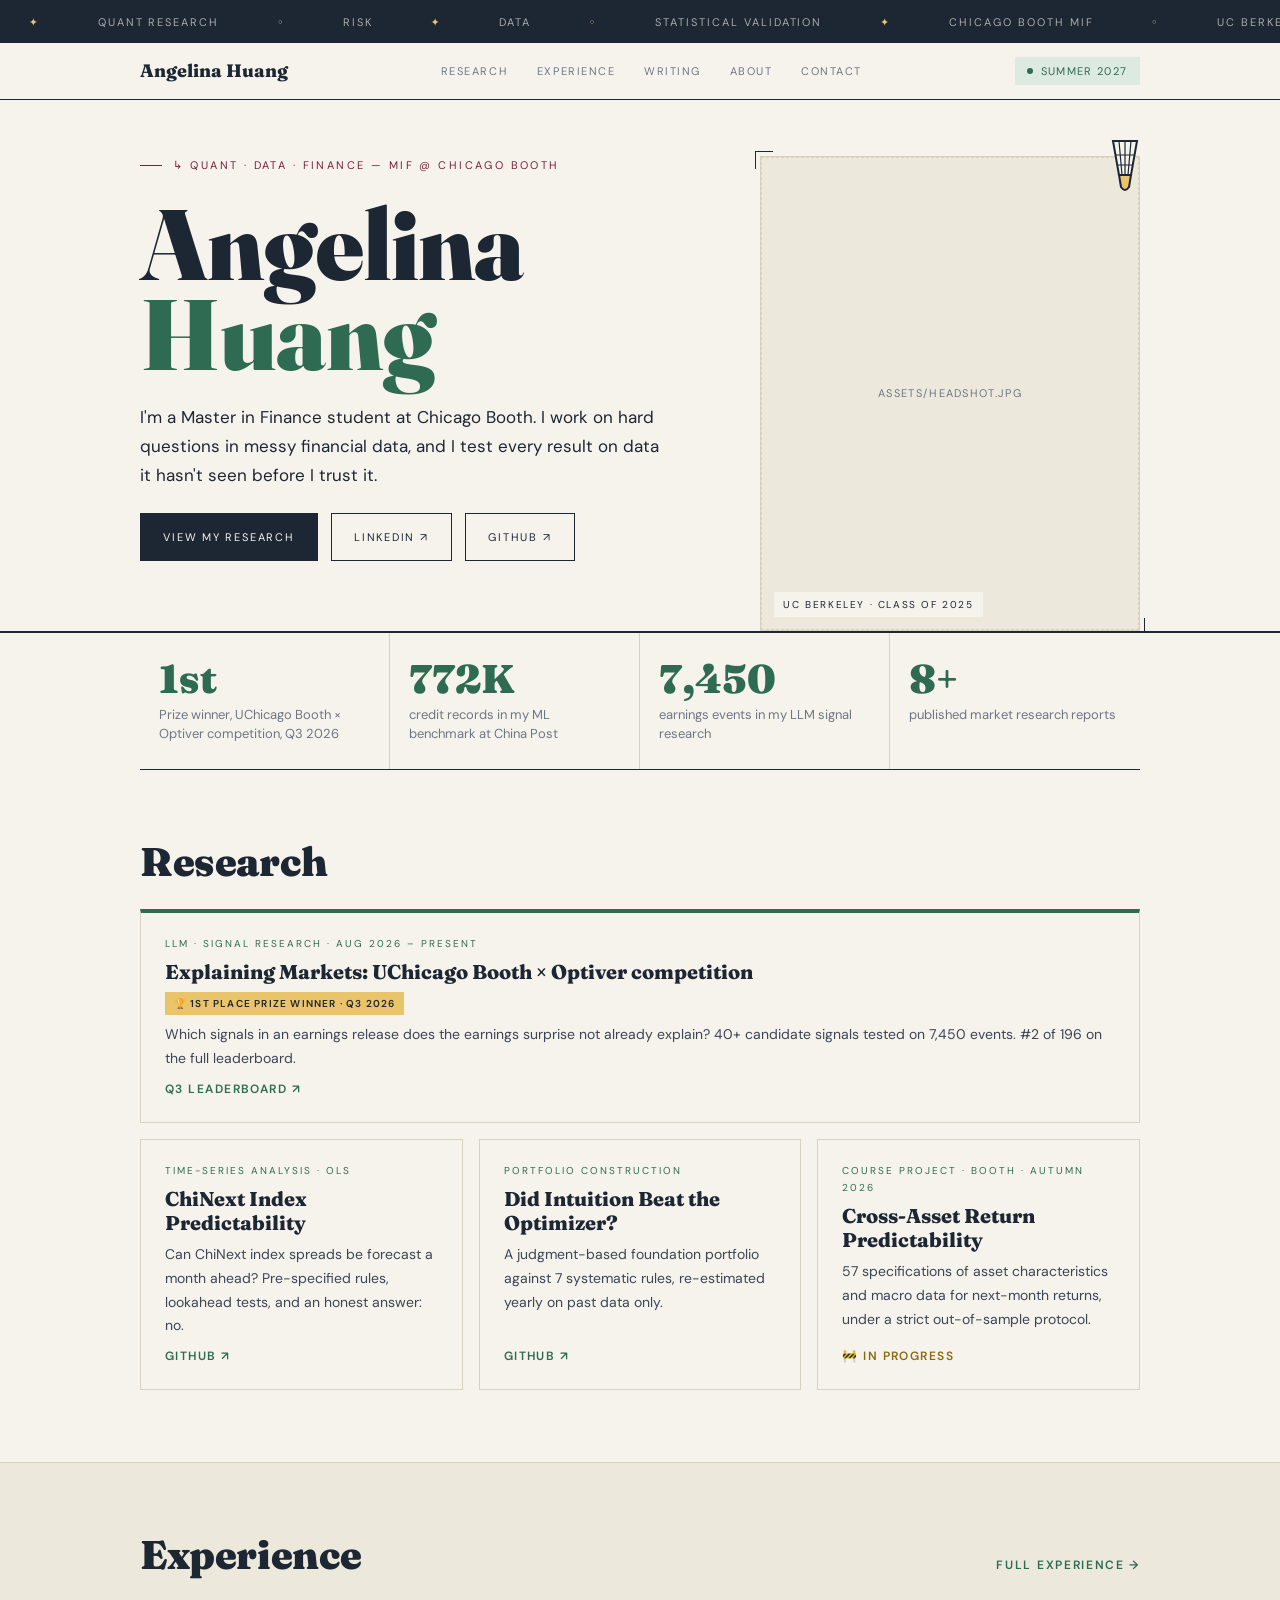
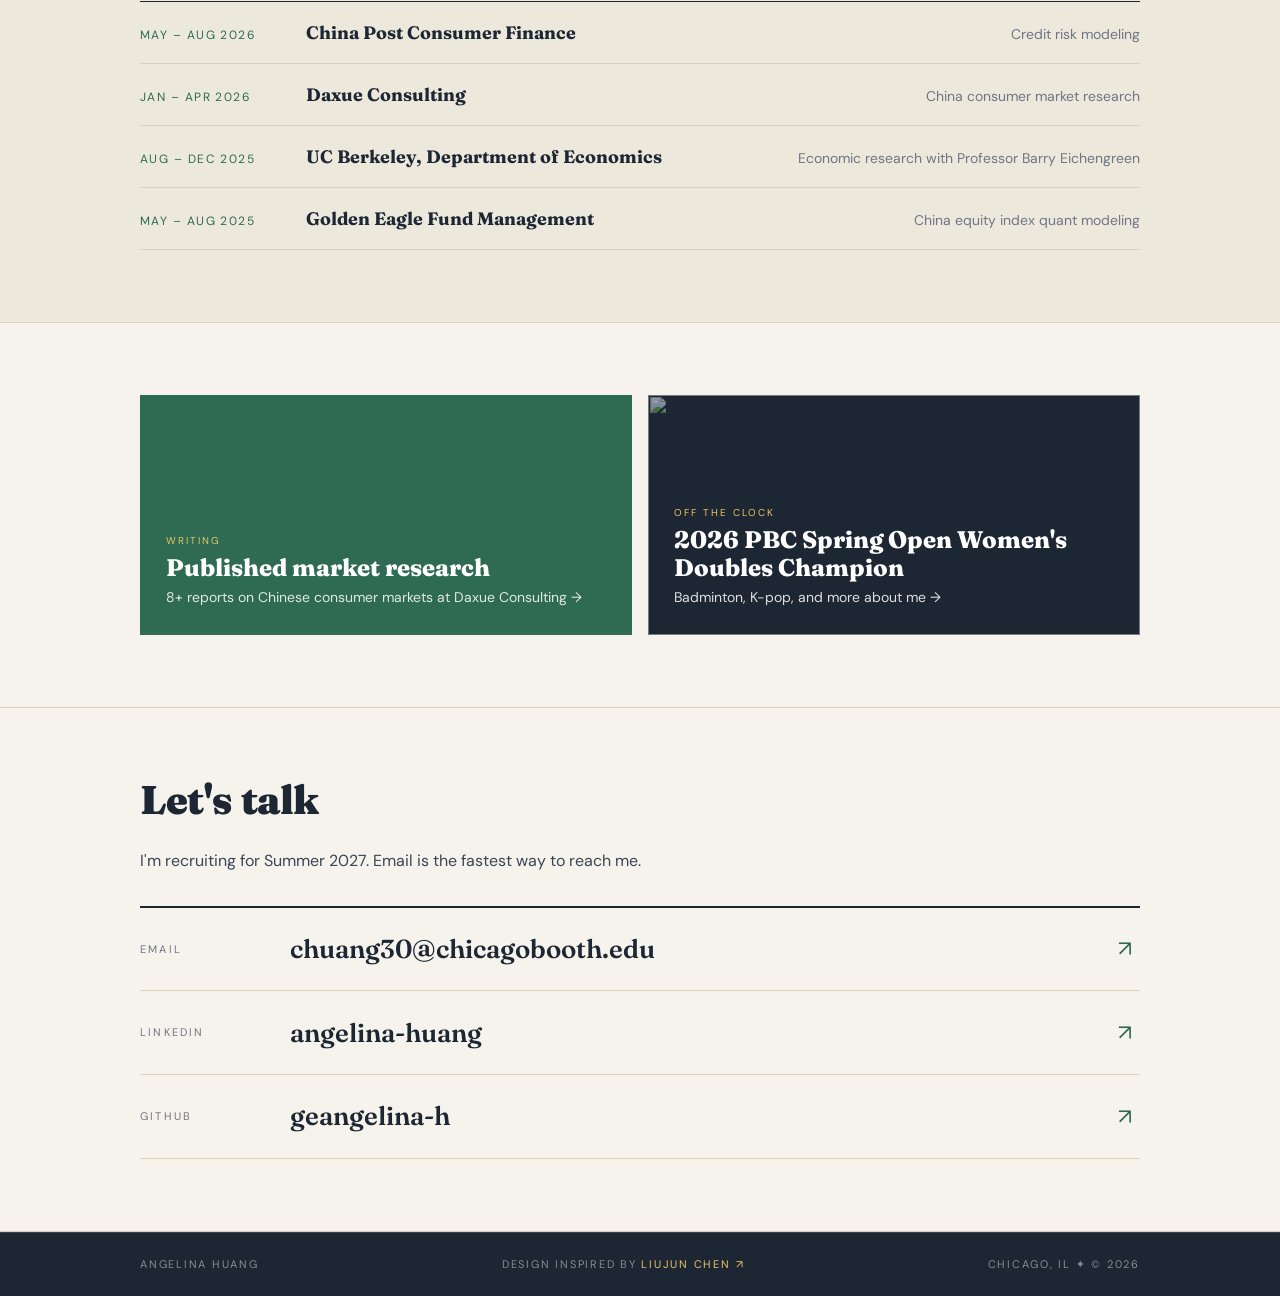
==== commit b18e19b2: "Homepage experience rows: describe the work, not the title Co-Authored-By: Claude Opus 5.5 <noreply@" ====
--- a/index.html
+++ b/index.html
@@ -103,10 +103,10 @@
   <div class="wrap">
     <div class="block-head"><h2 class="h-serif reveal">Experience</h2><a class="see-all" href="experience/">Full experience →</a></div>
     <div class="rows reveal">
-      <div class="row"><span class="when">May – Aug 2026</span><b>China Post Consumer Finance</b><span class="r">AI Algorithm Intern</span></div>
-      <div class="row"><span class="when">Jan – Apr 2026</span><b>Daxue Consulting</b><span class="r">Market Analyst Intern</span></div>
-      <div class="row"><span class="when">Aug – Dec 2025</span><b>UC Berkeley, Department of Economics</b><span class="r">Research Assistant to Professor Barry Eichengreen</span></div>
-      <div class="row"><span class="when">May – Aug 2025</span><b>Golden Eagle Fund Management</b><span class="r">Fund Research Intern</span></div>
+      <div class="row"><span class="when">May – Aug 2026</span><b>China Post Consumer Finance</b><span class="r">Credit risk modeling</span></div>
+      <div class="row"><span class="when">Jan – Apr 2026</span><b>Daxue Consulting</b><span class="r">China consumer market research</span></div>
+      <div class="row"><span class="when">Aug – Dec 2025</span><b>UC Berkeley, Department of Economics</b><span class="r">Economic research with Professor Barry Eichengreen</span></div>
+      <div class="row"><span class="when">May – Aug 2025</span><b>Golden Eagle Fund Management</b><span class="r">China equity index quant modeling</span></div>
     </div>
   </div>
 </section>
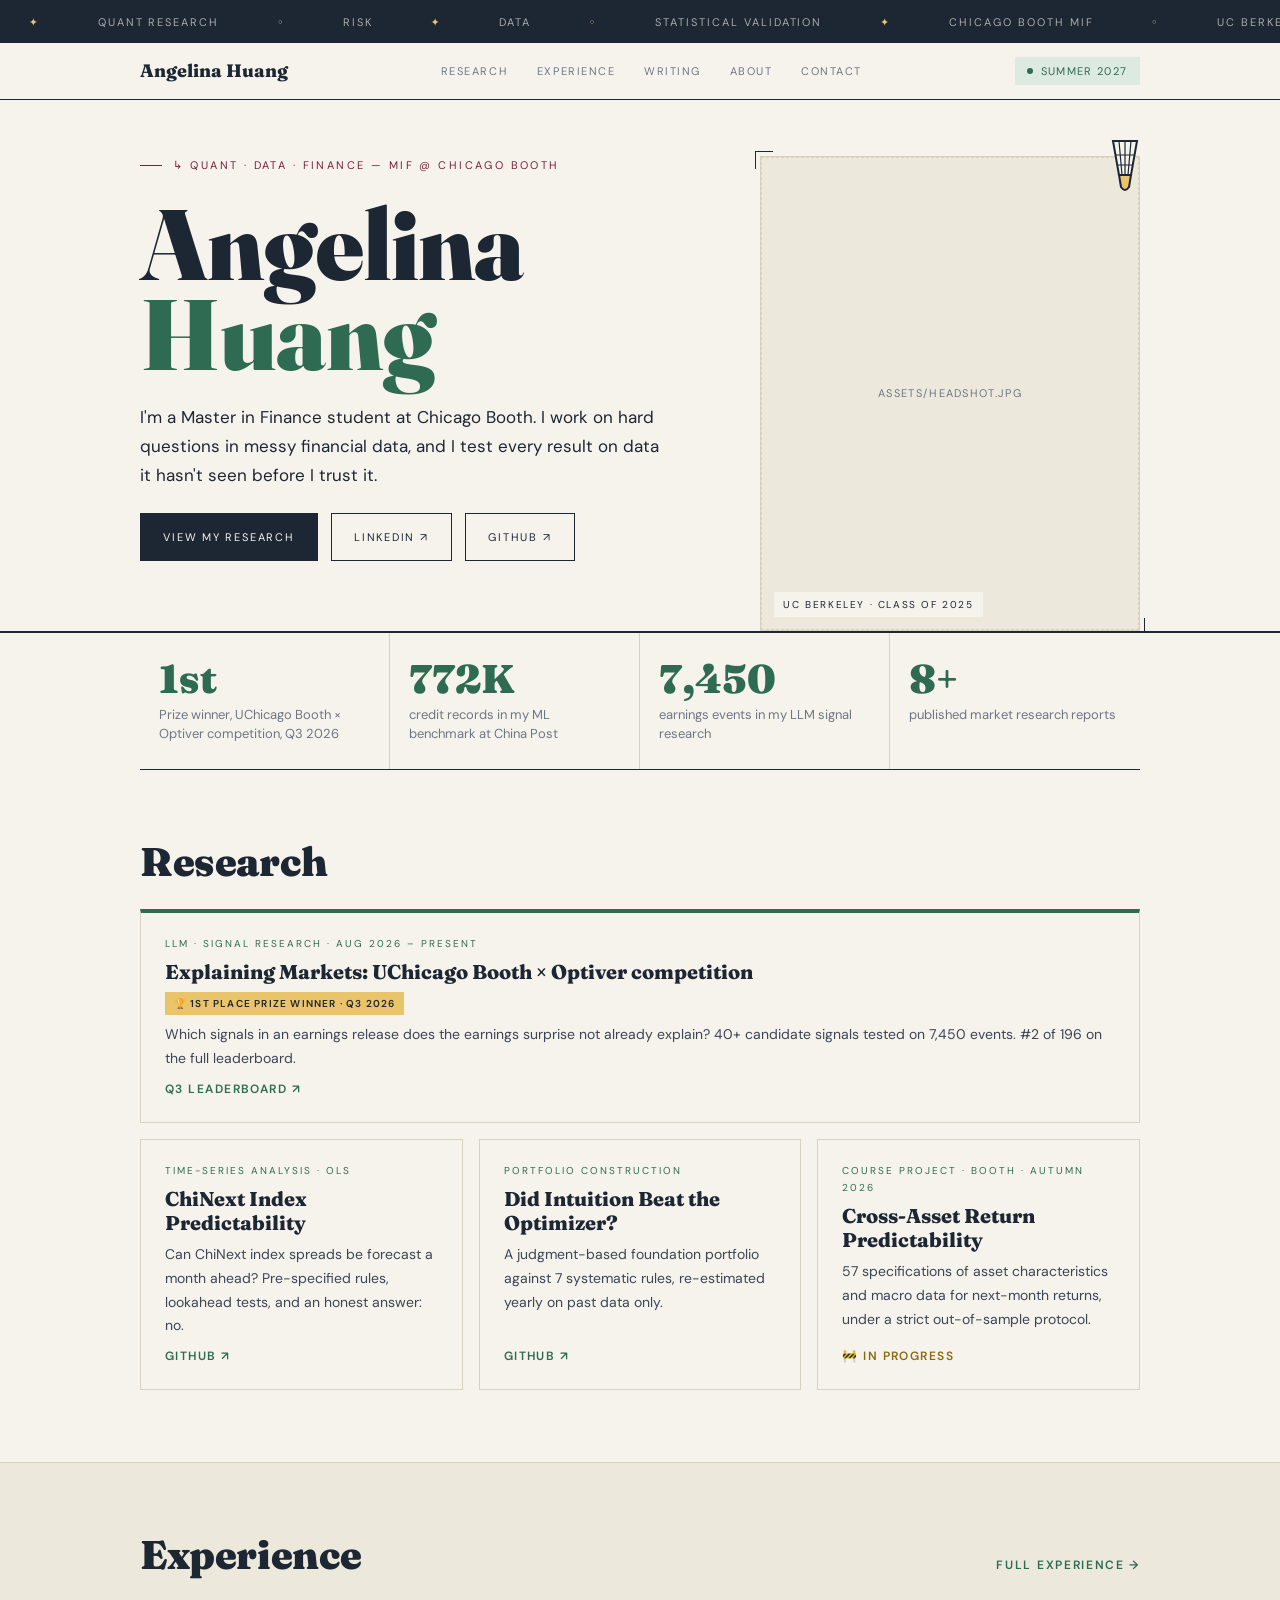
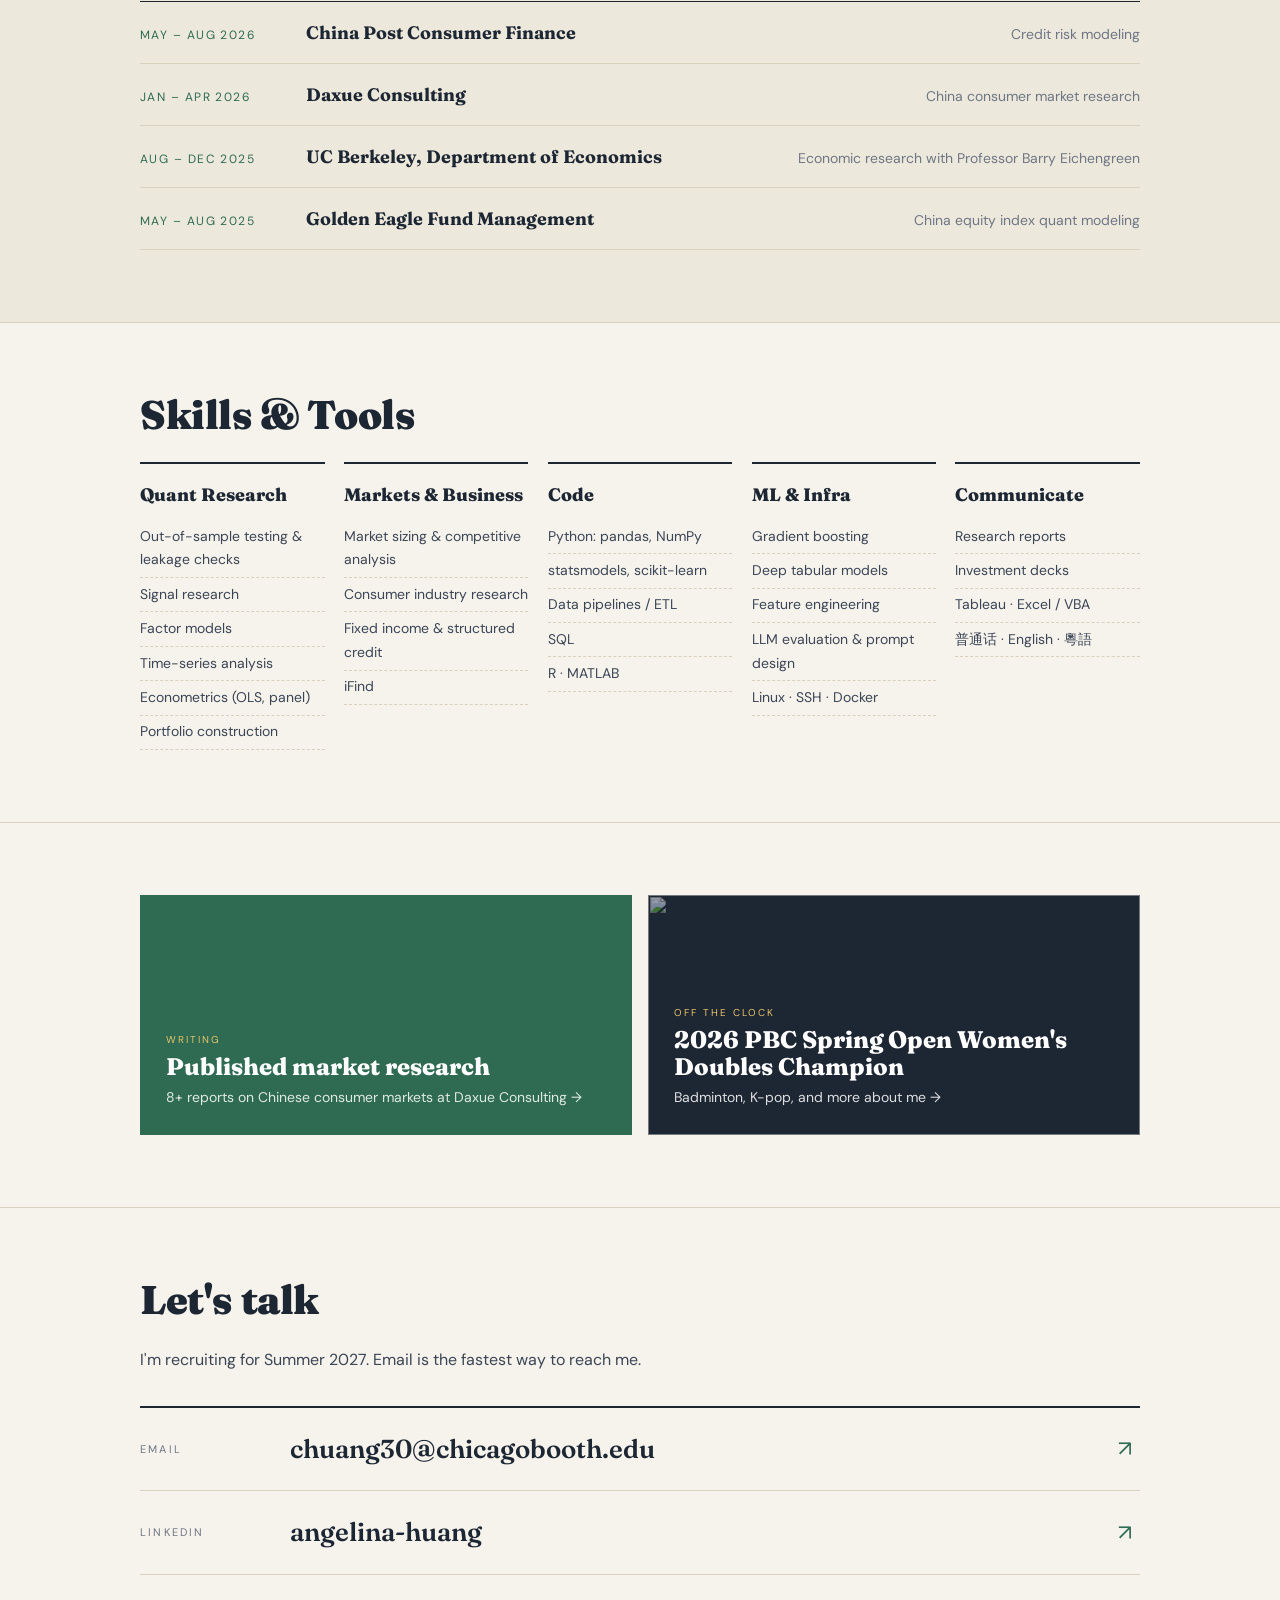
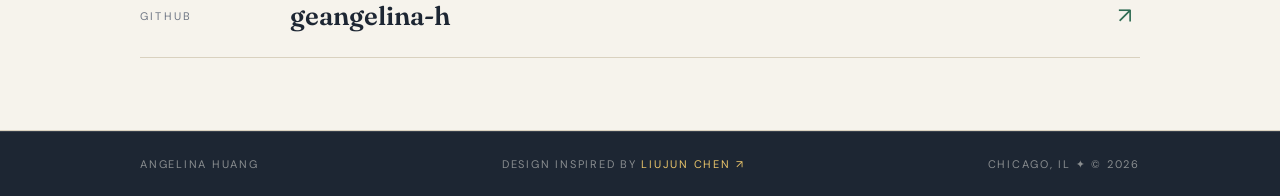
==== commit 5a73b4ed: "Move Skills & Tools to the homepage Co-Authored-By: Claude Opus 5.5 <noreply@anthropic.com>" ====
--- a/index.html
+++ b/index.html
@@ -111,6 +111,18 @@
   </div>
 </section>
 
+<section class="block" id="skills">
+  <div class="wrap">
+    <div class="block-head"><h2 class="h-serif reveal">Skills &amp; Tools</h2></div>
+    <div class="skills reveal">
+      <div class="skill"><h4>Quant Research</h4><ul><li>Out-of-sample testing &amp; leakage checks</li><li>Signal research</li><li>Factor models</li><li>Time-series analysis</li><li>Econometrics (OLS, panel)</li><li>Portfolio construction</li></ul></div>
+      <div class="skill"><h4>Markets &amp; Business</h4><ul><li>Market sizing &amp; competitive analysis</li><li>Consumer industry research</li><li>Fixed income &amp; structured credit</li><li>iFind</li></ul></div>
+      <div class="skill"><h4>Code</h4><ul><li>Python: pandas, NumPy</li><li>statsmodels, scikit-learn</li><li>Data pipelines / ETL</li><li>SQL</li><li>R · MATLAB</li></ul></div>
+      <div class="skill"><h4>ML &amp; Infra</h4><ul><li>Gradient boosting</li><li>Deep tabular models</li><li>Feature engineering</li><li>LLM evaluation &amp; prompt design</li><li>Linux · SSH · Docker</li></ul></div>
+      <div class="skill"><h4>Communicate</h4><ul><li>Research reports</li><li>Investment decks</li><li>Tableau · Excel / VBA</li><li>普通话 · English · 粵語</li></ul></div>
+  </div>
+</section>
+
 <section class="block">
   <div class="wrap duo">
     <a class="teaser green reveal" href="writing/">
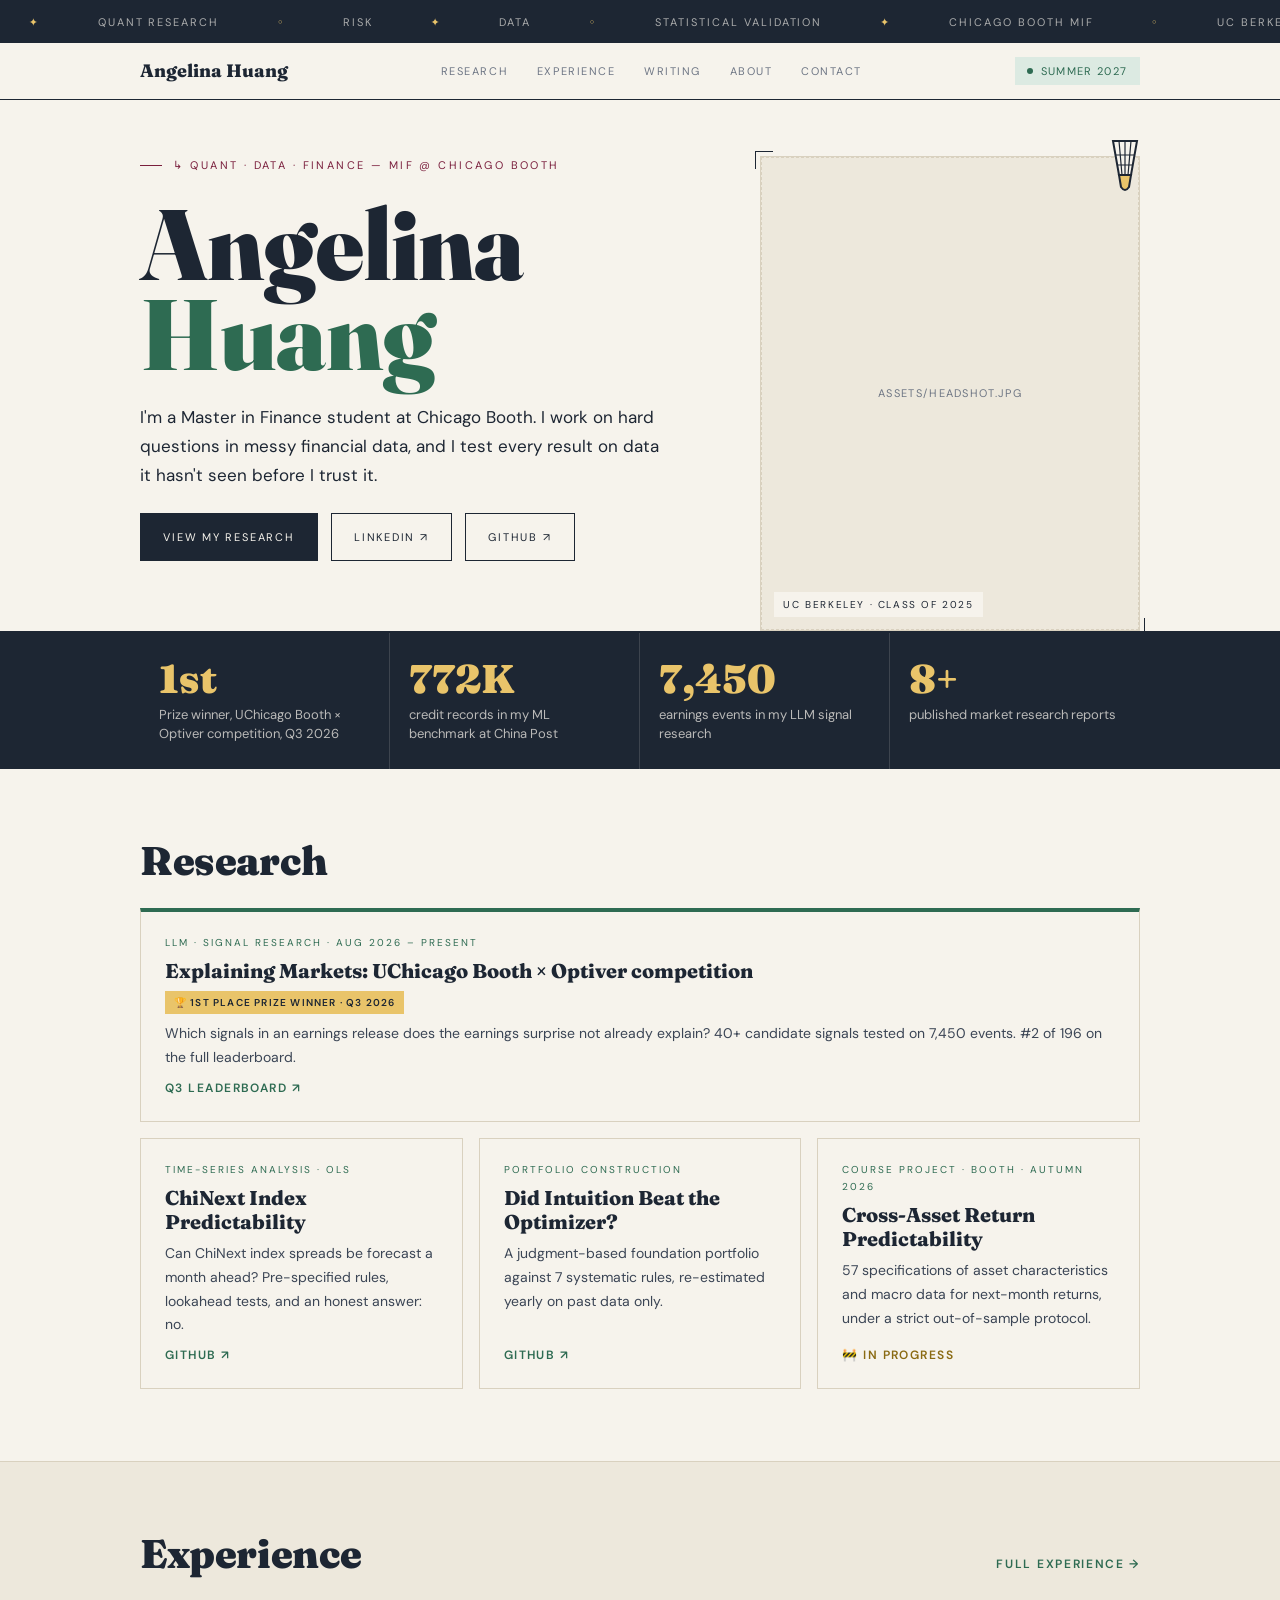
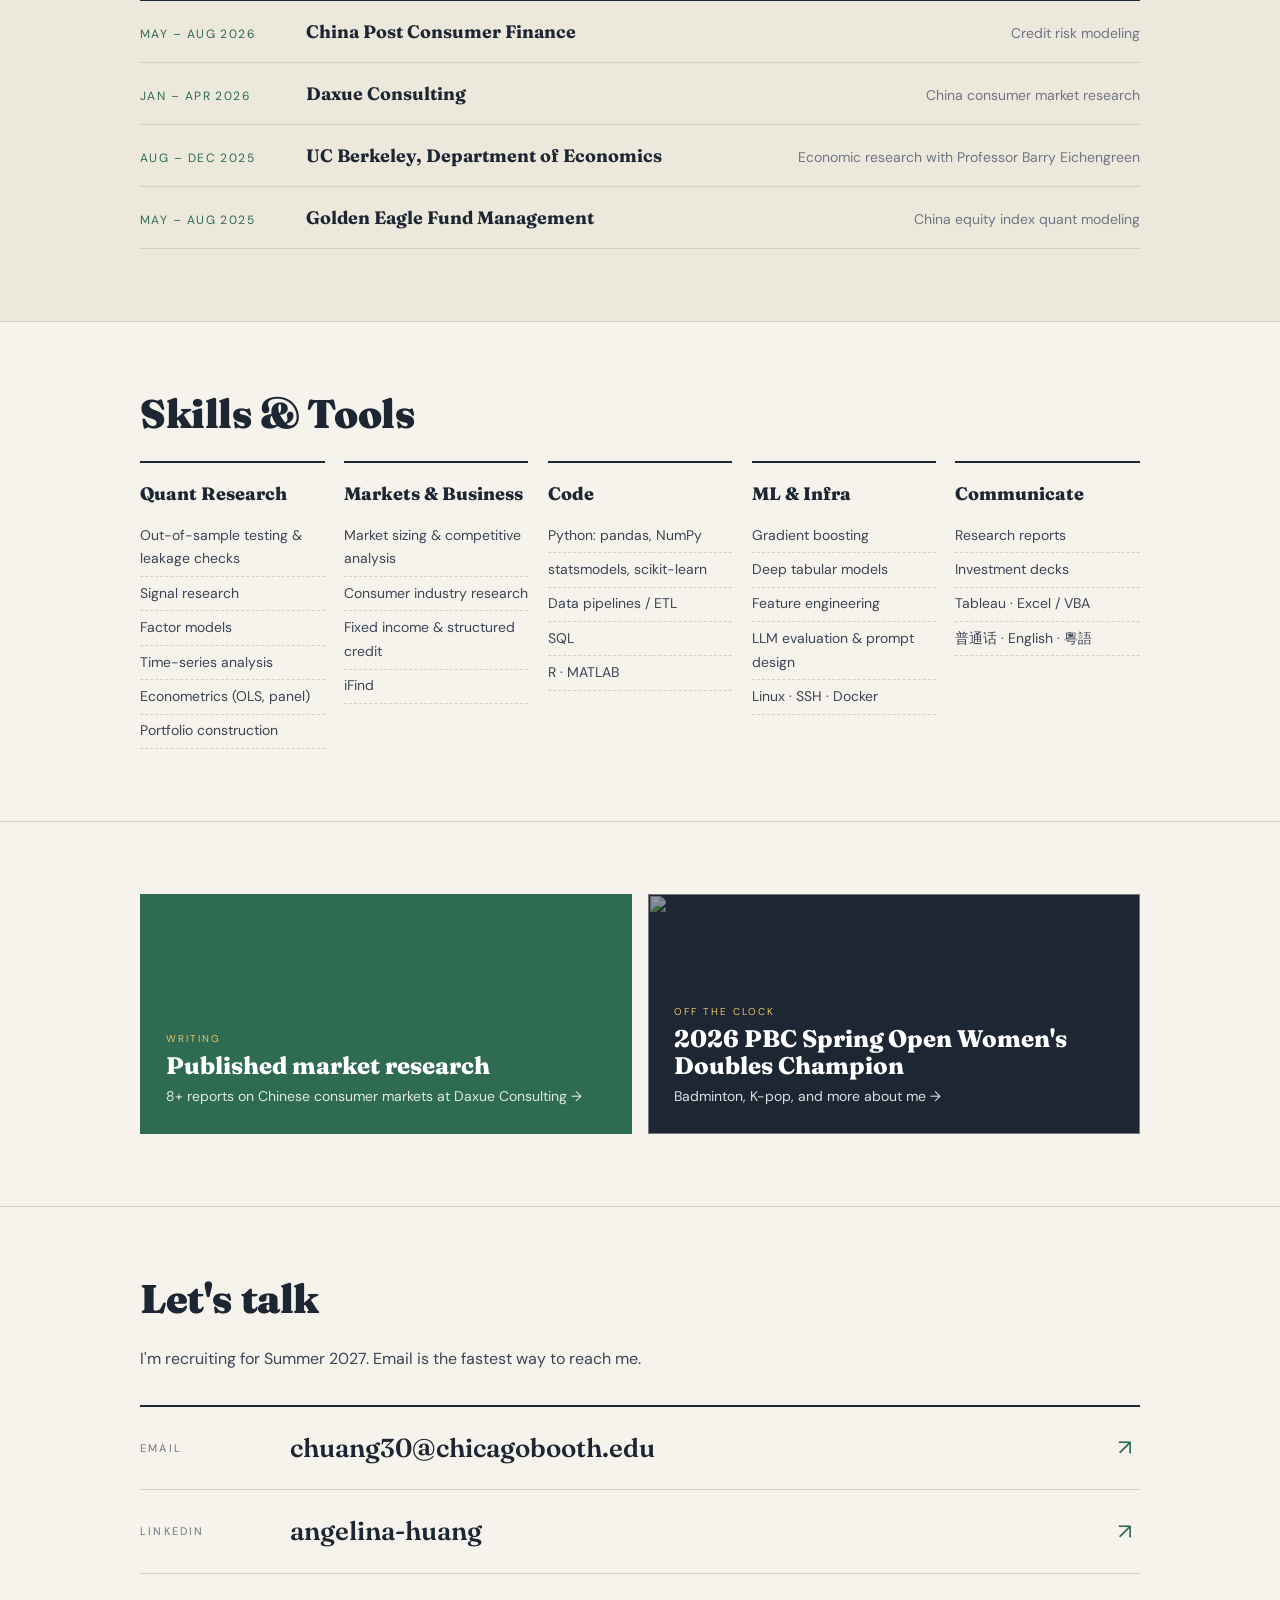
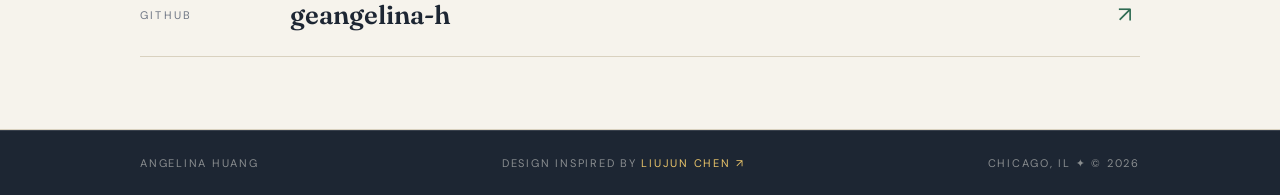
==== commit 08f5d8a4: "Navy stats band; cache-bust shared assets Co-Authored-By: Claude Opus 5.5 <noreply@anthropic.com>" ====
--- a/index.html
+++ b/index.html
@@ -15,7 +15,7 @@
 <link rel="preconnect" href="https://fonts.gstatic.com" crossorigin>
 <link href="https://fonts.googleapis.com/css2?family=Fraunces:opsz,wght@9..144,400;9..144,600;9..144,800;9..144,900&family=DM+Sans:opsz,wght@9..40,300;9..40,400;9..40,500;9..40,600&display=swap" rel="stylesheet">
 <script>document.documentElement.classList.add('js')</script>
-<link rel="stylesheet" href="assets/site.css">
+<link rel="stylesheet" href="assets/site.css?v=3">
 </head>
 <body>
 
@@ -59,12 +59,12 @@
   </div>
 </section>
 
-<div class="wrap"><div class="stats">
+<div class="stats-band"><div class="wrap"><div class="stats">
   <a class="stat" href="https://x.com/explainingmrkts/status/2108531366195540409" target="_blank" rel="noopener"><b>1st</b><span>Prize winner, UChicago Booth × Optiver competition, Q3 2026</span></a>
   <div class="stat"><b>772K</b><span>credit records in my ML benchmark at China Post</span></div>
   <div class="stat"><b>7,450</b><span>earnings events in my LLM signal research</span></div>
   <a class="stat" href="writing/"><b>8+</b><span>published market research reports</span></a>
-</div></div>
+</div></div></div>
 
 <section class="block" id="research">
   <div class="wrap">
@@ -156,6 +156,6 @@
 <footer>
   <div class="wrap"><span>Angelina Huang</span><span>Design inspired by <a href="https://www.linkedin.com/in/liujun-cchen/" target="_blank" rel="noopener">Liujun Chen ↗</a></span><span>Chicago, IL ✦ © 2026</span></div>
 </footer>
-<script src="assets/site.js"></script>
+<script src="assets/site.js?v=3"></script>
 </body>
 </html>
--- a/assets/site.css
+++ b/assets/site.css
@@ -318,3 +318,12 @@
   .row span.r{text-align:left}
   section.block{padding:3.2rem 0}
 }
+
+/* navy stats band */
+.stats-band{background:var(--ink);color:var(--paper)}
+.stats-band .stats{border-bottom:0}
+.stats-band .stat{border-right-color:rgba(246,243,236,.15)}
+.stats-band .stat b{color:var(--cork)}
+.stats-band .stat span{color:rgba(246,243,236,.72)}
+.stats-band a.stat:hover b{color:#fff}
+@media (max-width:860px){.stats-band .stat:nth-child(-n+2){border-bottom-color:rgba(246,243,236,.15)}}
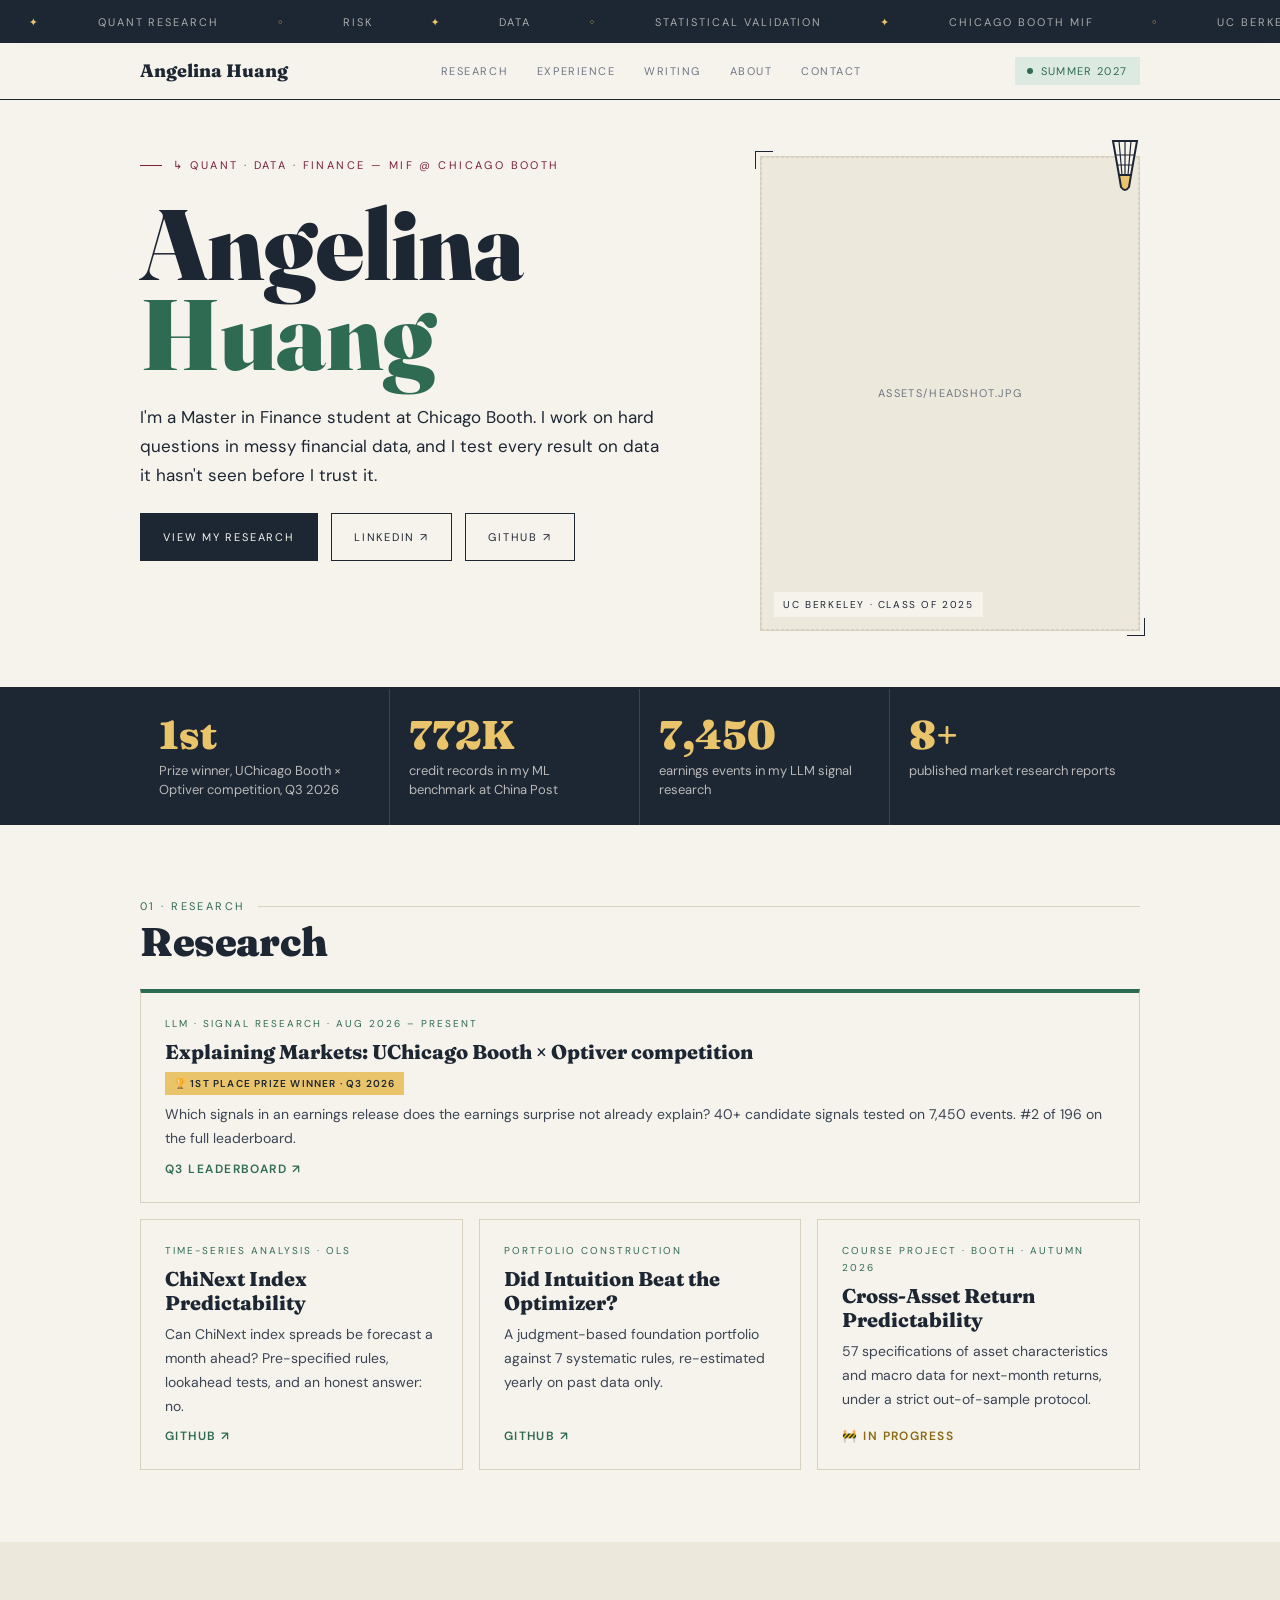
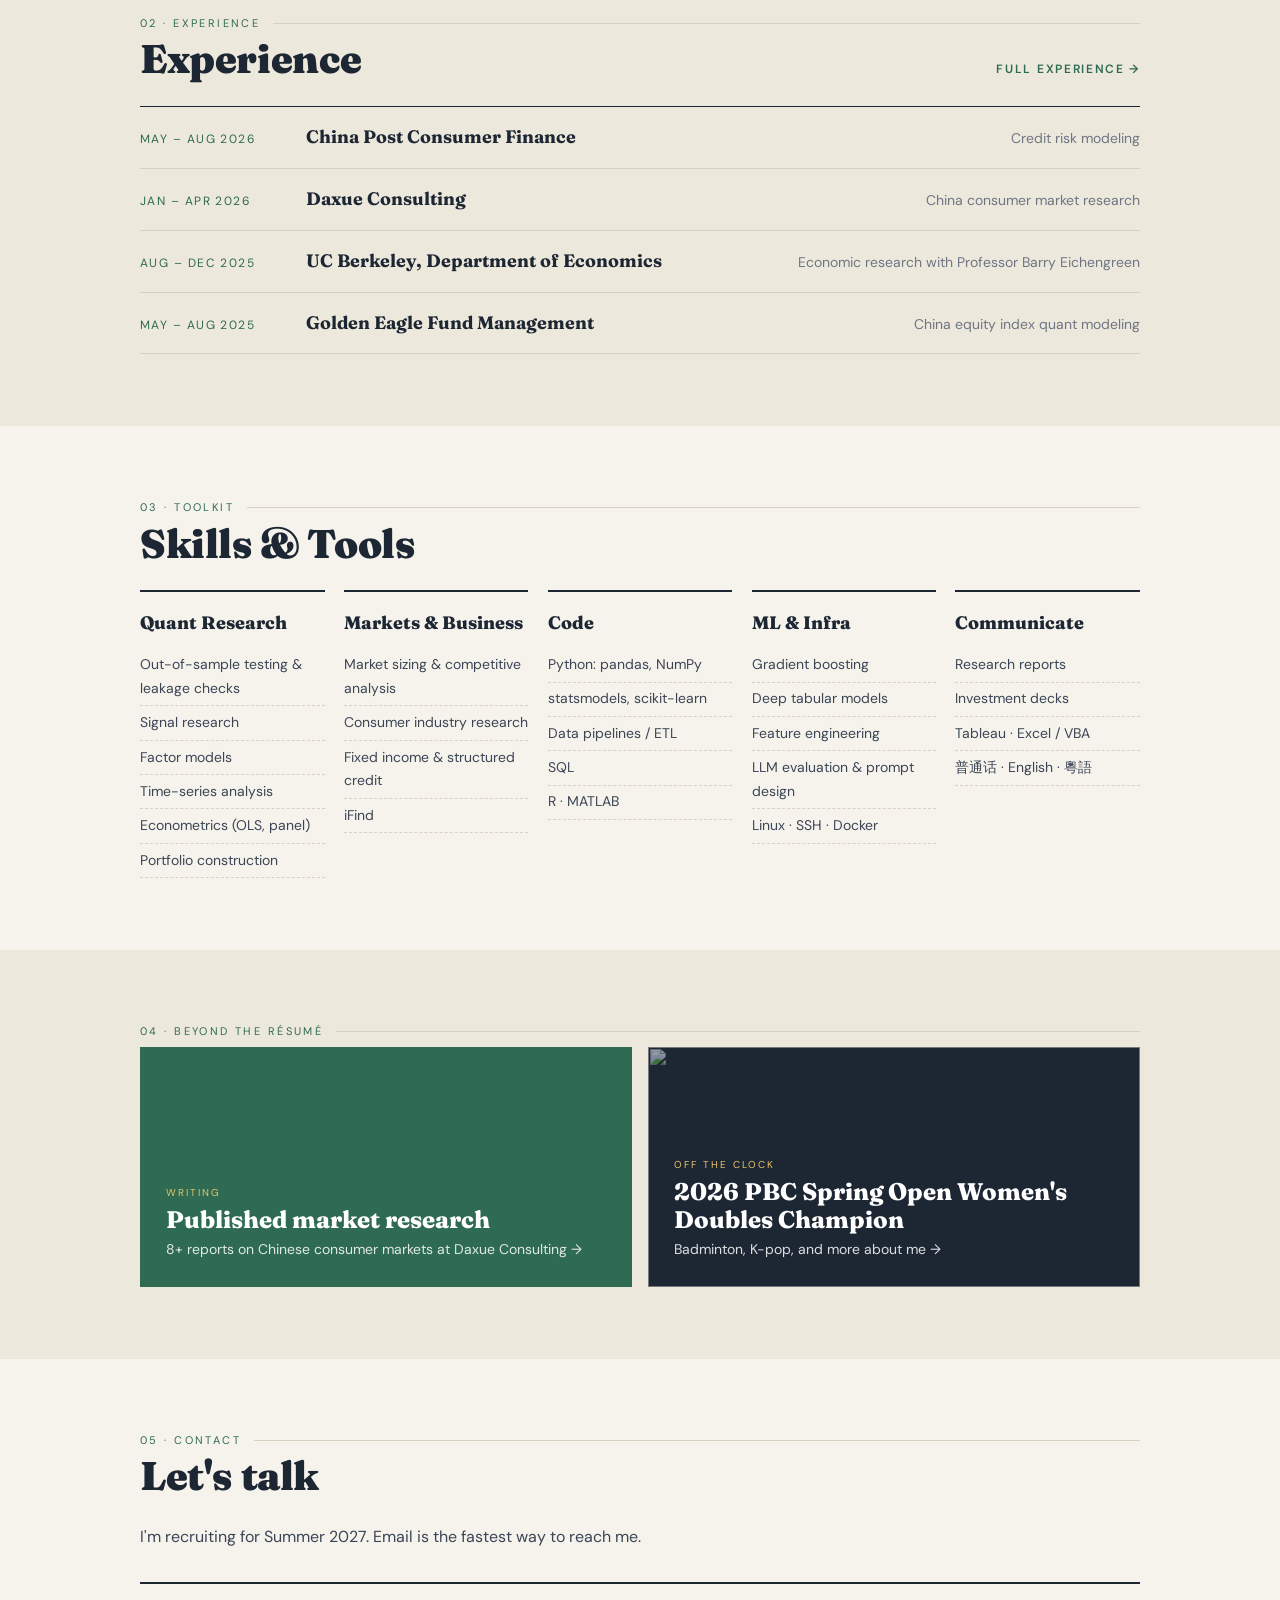
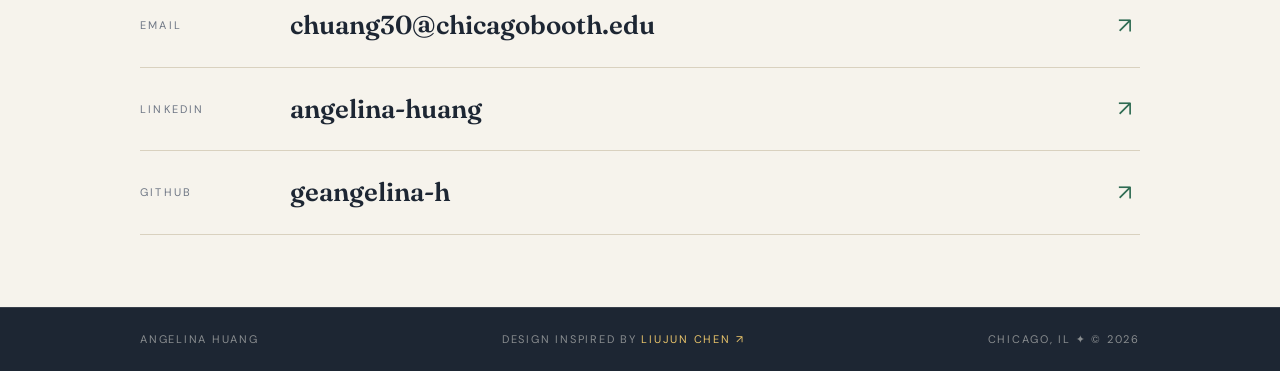
==== commit 31ff9fe2: "Separate homepage sections with numbered labels and alternating backgrounds Co-Authored-By: Claude O" ====
--- a/index.html
+++ b/index.html
@@ -15,7 +15,7 @@
 <link rel="preconnect" href="https://fonts.gstatic.com" crossorigin>
 <link href="https://fonts.googleapis.com/css2?family=Fraunces:opsz,wght@9..144,400;9..144,600;9..144,800;9..144,900&family=DM+Sans:opsz,wght@9..40,300;9..40,400;9..40,500;9..40,600&display=swap" rel="stylesheet">
 <script>document.documentElement.classList.add('js')</script>
-<link rel="stylesheet" href="assets/site.css?v=3">
+<link rel="stylesheet" href="assets/site.css?v=4">
 </head>
 <body>
 
@@ -68,6 +68,7 @@
 
 <section class="block" id="research">
   <div class="wrap">
+    <p class="chapter-tag">01 · Research</p>
     <div class="block-head"><h2 class="h-serif reveal">Research</h2></div>
     <div class="mini-cards">
       <a class="mini feature reveal" href="https://portal.explainingmarkets.ai/leaderboard?period=2026Q3-CONTEST" target="_blank" rel="noopener">
@@ -99,8 +100,9 @@
   </div>
 </section>
 
-<section class="block alt-bg" id="experience" style="background:var(--paper-mid)">
+<section class="block alt-bg" id="experience">
   <div class="wrap">
+    <p class="chapter-tag">02 · Experience</p>
     <div class="block-head"><h2 class="h-serif reveal">Experience</h2><a class="see-all" href="experience/">Full experience →</a></div>
     <div class="rows reveal">
       <div class="row"><span class="when">May – Aug 2026</span><b>China Post Consumer Finance</b><span class="r">Credit risk modeling</span></div>
@@ -113,6 +115,7 @@
 
 <section class="block" id="skills">
   <div class="wrap">
+    <p class="chapter-tag">03 · Toolkit</p>
     <div class="block-head"><h2 class="h-serif reveal">Skills &amp; Tools</h2></div>
     <div class="skills reveal">
       <div class="skill"><h4>Quant Research</h4><ul><li>Out-of-sample testing &amp; leakage checks</li><li>Signal research</li><li>Factor models</li><li>Time-series analysis</li><li>Econometrics (OLS, panel)</li><li>Portfolio construction</li></ul></div>
@@ -123,8 +126,10 @@
   </div>
 </section>
 
-<section class="block">
-  <div class="wrap duo">
+<section class="block alt-bg">
+  <div class="wrap">
+    <p class="chapter-tag">04 · Beyond the résumé</p>
+    <div class="duo">
     <a class="teaser green reveal" href="writing/">
       <span class="kind">Writing</span>
       <h3>Published market research</h3>
@@ -137,10 +142,12 @@
       <p>Badminton, K-pop, and more about me →</p>
     </a>
   </div>
+</div>
 </section>
 
 <section class="block" id="contact">
   <div class="wrap">
+    <p class="chapter-tag">05 · Contact</p>
     <div class="block-head"><h2 class="h-serif reveal">Let's talk</h2></div>
     <p class="lead reveal" style="margin-bottom:0">I'm recruiting for Summer 2027. Email is the fastest way to reach me.</p>
     <div class="contact-list reveal">
@@ -156,6 +163,6 @@
 <footer>
   <div class="wrap"><span>Angelina Huang</span><span>Design inspired by <a href="https://www.linkedin.com/in/liujun-cchen/" target="_blank" rel="noopener">Liujun Chen ↗</a></span><span>Chicago, IL ✦ © 2026</span></div>
 </footer>
-<script src="assets/site.js?v=3"></script>
+<script src="assets/site.js?v=4"></script>
 </body>
 </html>
--- a/assets/site.css
+++ b/assets/site.css
@@ -327,3 +327,9 @@
 .stats-band .stat span{color:rgba(246,243,236,.72)}
 .stats-band a.stat:hover b{color:#fff}
 @media (max-width:860px){.stats-band .stat:nth-child(-n+2){border-bottom-color:rgba(246,243,236,.15)}}
+
+/* section separation */
+.hero{padding-bottom:3.5rem}
+section.block.alt-bg{background:var(--paper-mid)}
+section.block{border-bottom:0}
+.block .chapter-tag{margin-bottom:.4rem}
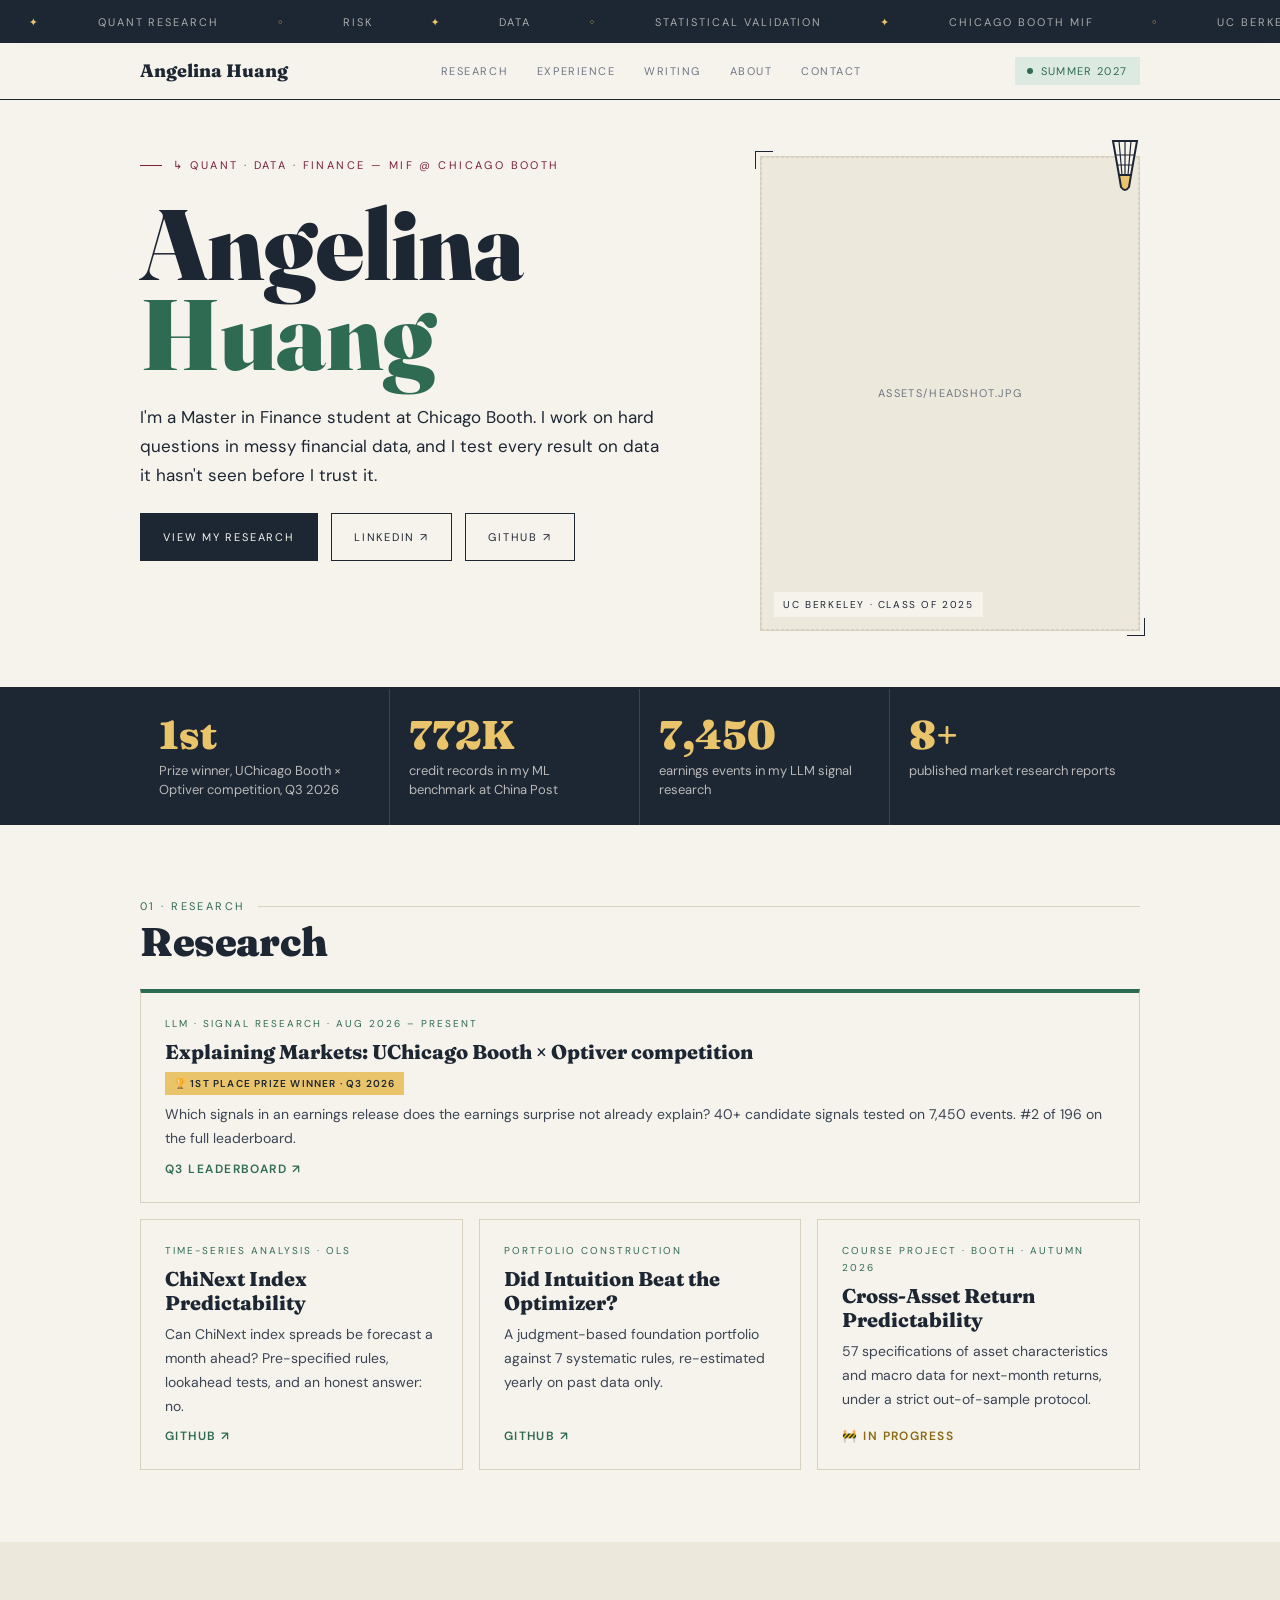
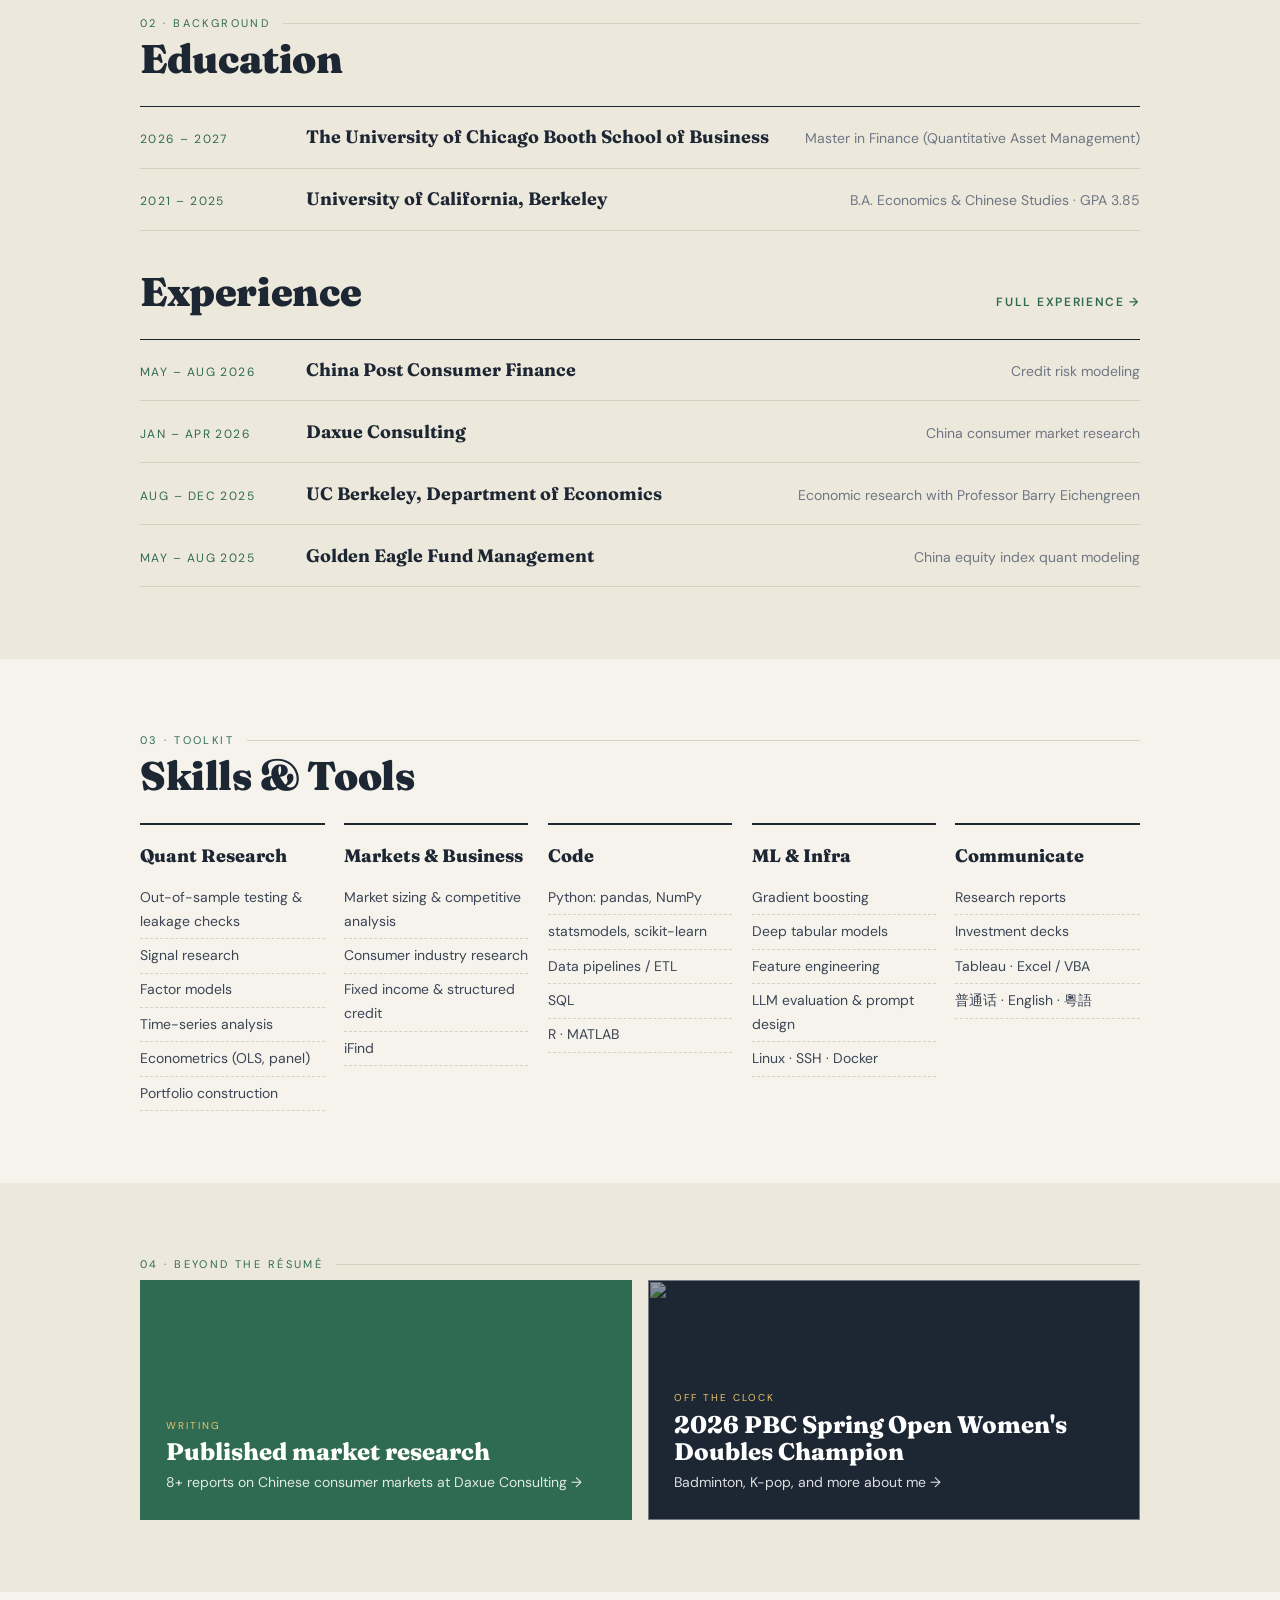
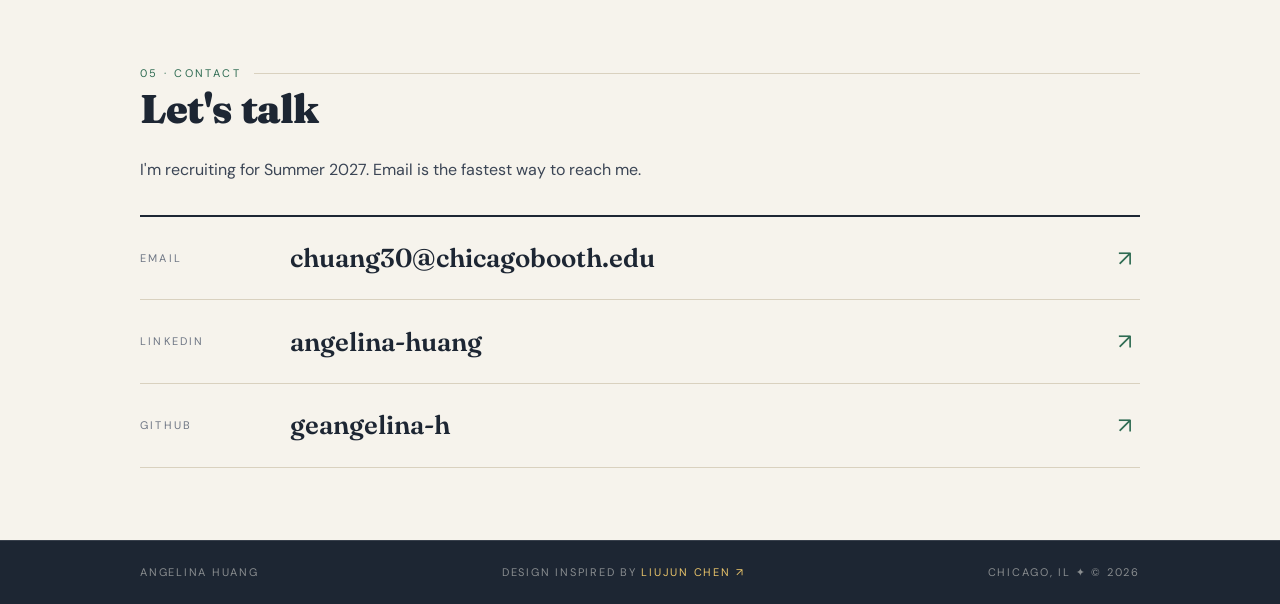
==== commit adf391fa: "Add Education to the homepage Background section Co-Authored-By: Claude Opus 5.5 <noreply@anthropic." ====
--- a/index.html
+++ b/index.html
@@ -15,7 +15,7 @@
 <link rel="preconnect" href="https://fonts.gstatic.com" crossorigin>
 <link href="https://fonts.googleapis.com/css2?family=Fraunces:opsz,wght@9..144,400;9..144,600;9..144,800;9..144,900&family=DM+Sans:opsz,wght@9..40,300;9..40,400;9..40,500;9..40,600&display=swap" rel="stylesheet">
 <script>document.documentElement.classList.add('js')</script>
-<link rel="stylesheet" href="assets/site.css?v=4">
+<link rel="stylesheet" href="assets/site.css?v=5">
 </head>
 <body>
 
@@ -102,7 +102,12 @@
 
 <section class="block alt-bg" id="experience">
   <div class="wrap">
-    <p class="chapter-tag">02 · Experience</p>
+    <p class="chapter-tag">02 · Background</p>
+    <div class="block-head"><h2 class="h-serif reveal">Education</h2></div>
+    <div class="rows reveal" style="margin-bottom:2.6rem">
+      <div class="row"><span class="when">2026 – 2027</span><b>The University of Chicago Booth School of Business</b><span class="r">Master in Finance (Quantitative Asset Management)</span></div>
+      <div class="row"><span class="when">2021 – 2025</span><b>University of California, Berkeley</b><span class="r">B.A. Economics &amp; Chinese Studies · GPA 3.85</span></div>
+    </div>
     <div class="block-head"><h2 class="h-serif reveal">Experience</h2><a class="see-all" href="experience/">Full experience →</a></div>
     <div class="rows reveal">
       <div class="row"><span class="when">May – Aug 2026</span><b>China Post Consumer Finance</b><span class="r">Credit risk modeling</span></div>
@@ -163,6 +168,6 @@
 <footer>
   <div class="wrap"><span>Angelina Huang</span><span>Design inspired by <a href="https://www.linkedin.com/in/liujun-cchen/" target="_blank" rel="noopener">Liujun Chen ↗</a></span><span>Chicago, IL ✦ © 2026</span></div>
 </footer>
-<script src="assets/site.js?v=4"></script>
+<script src="assets/site.js?v=5"></script>
 </body>
 </html>
